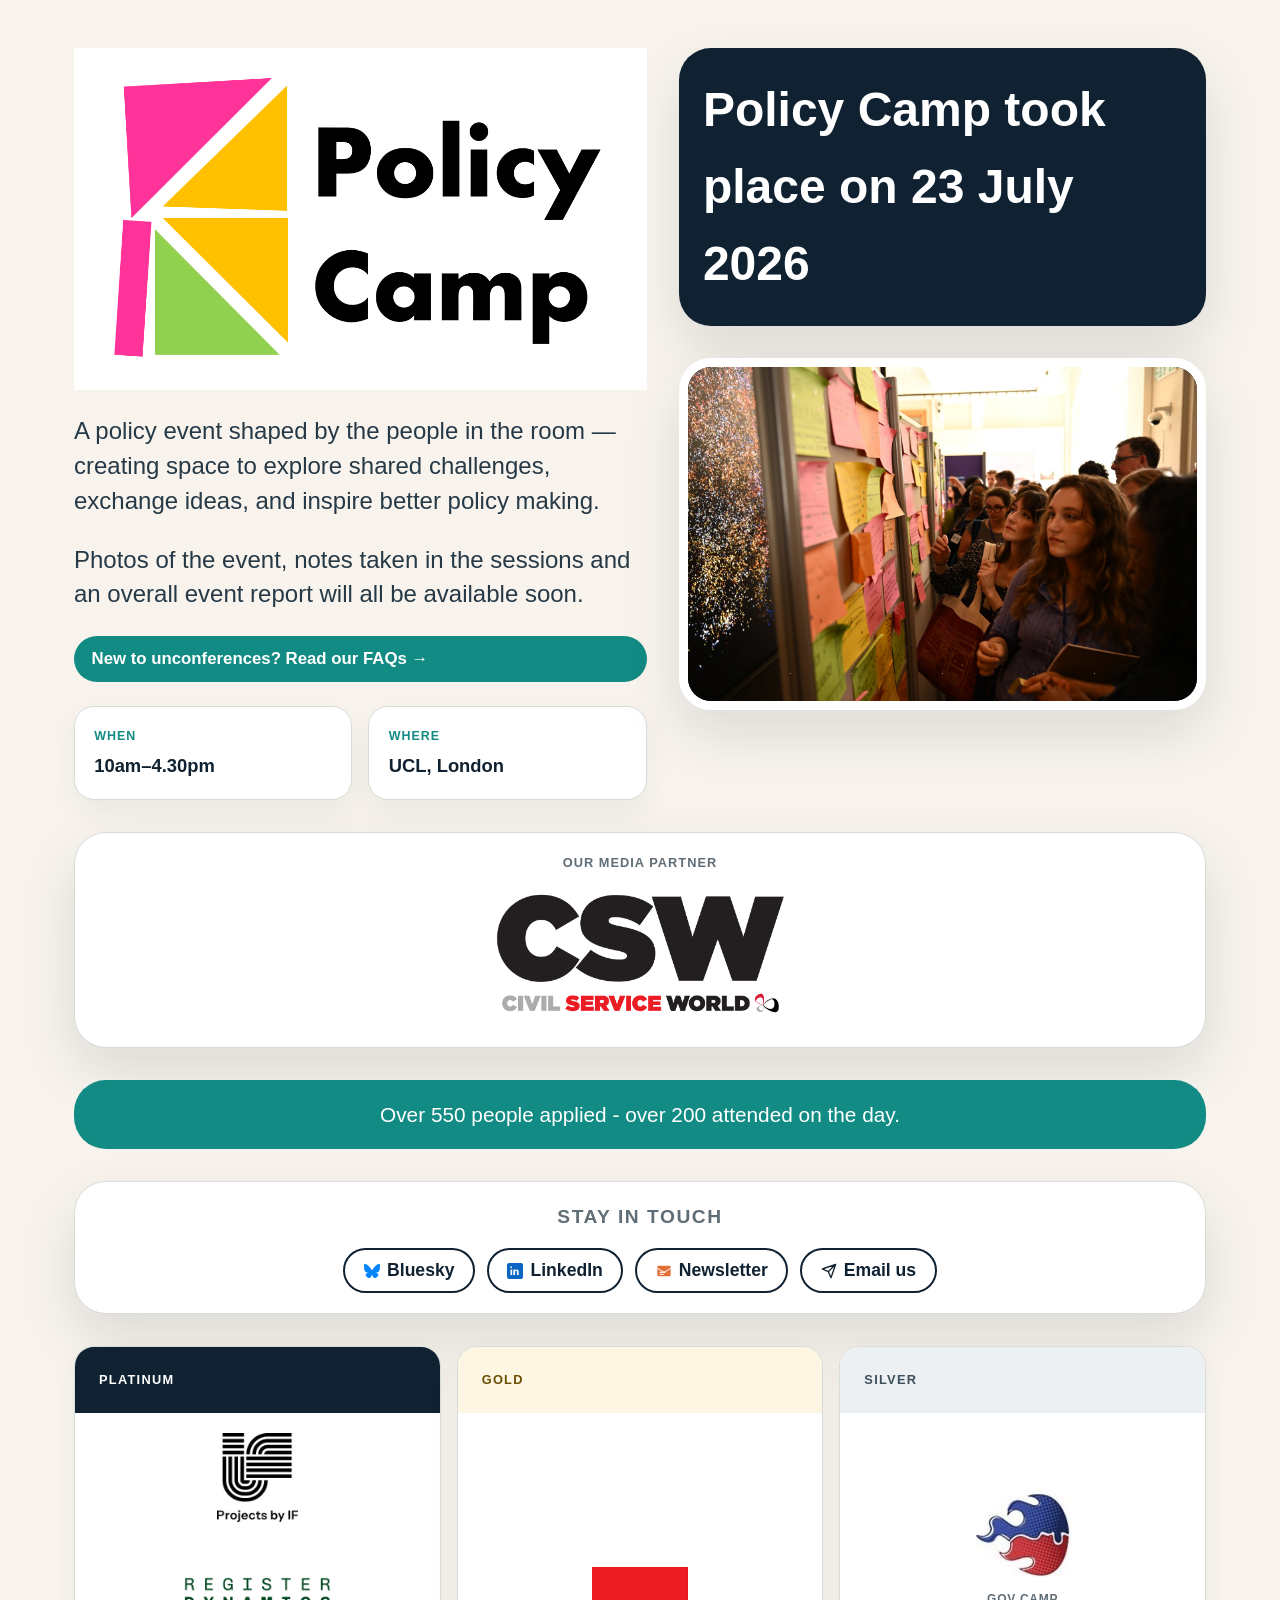
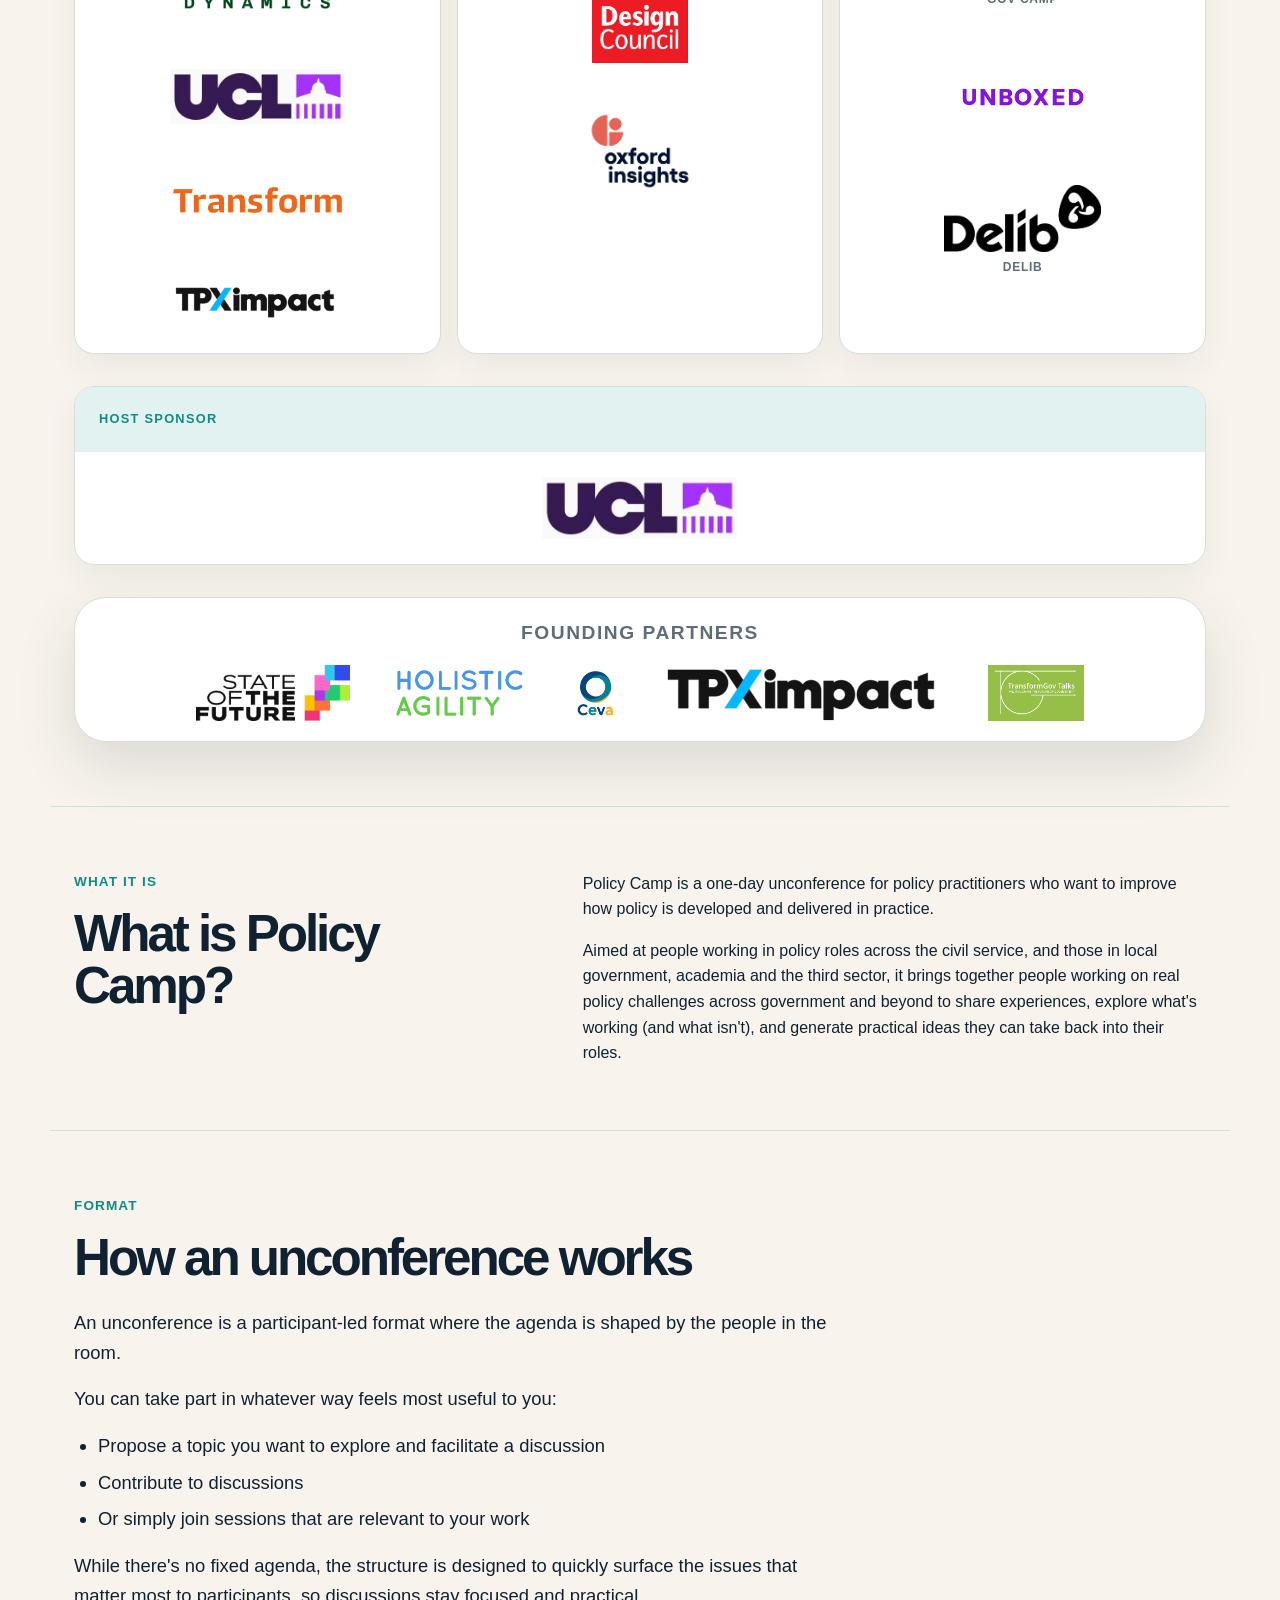
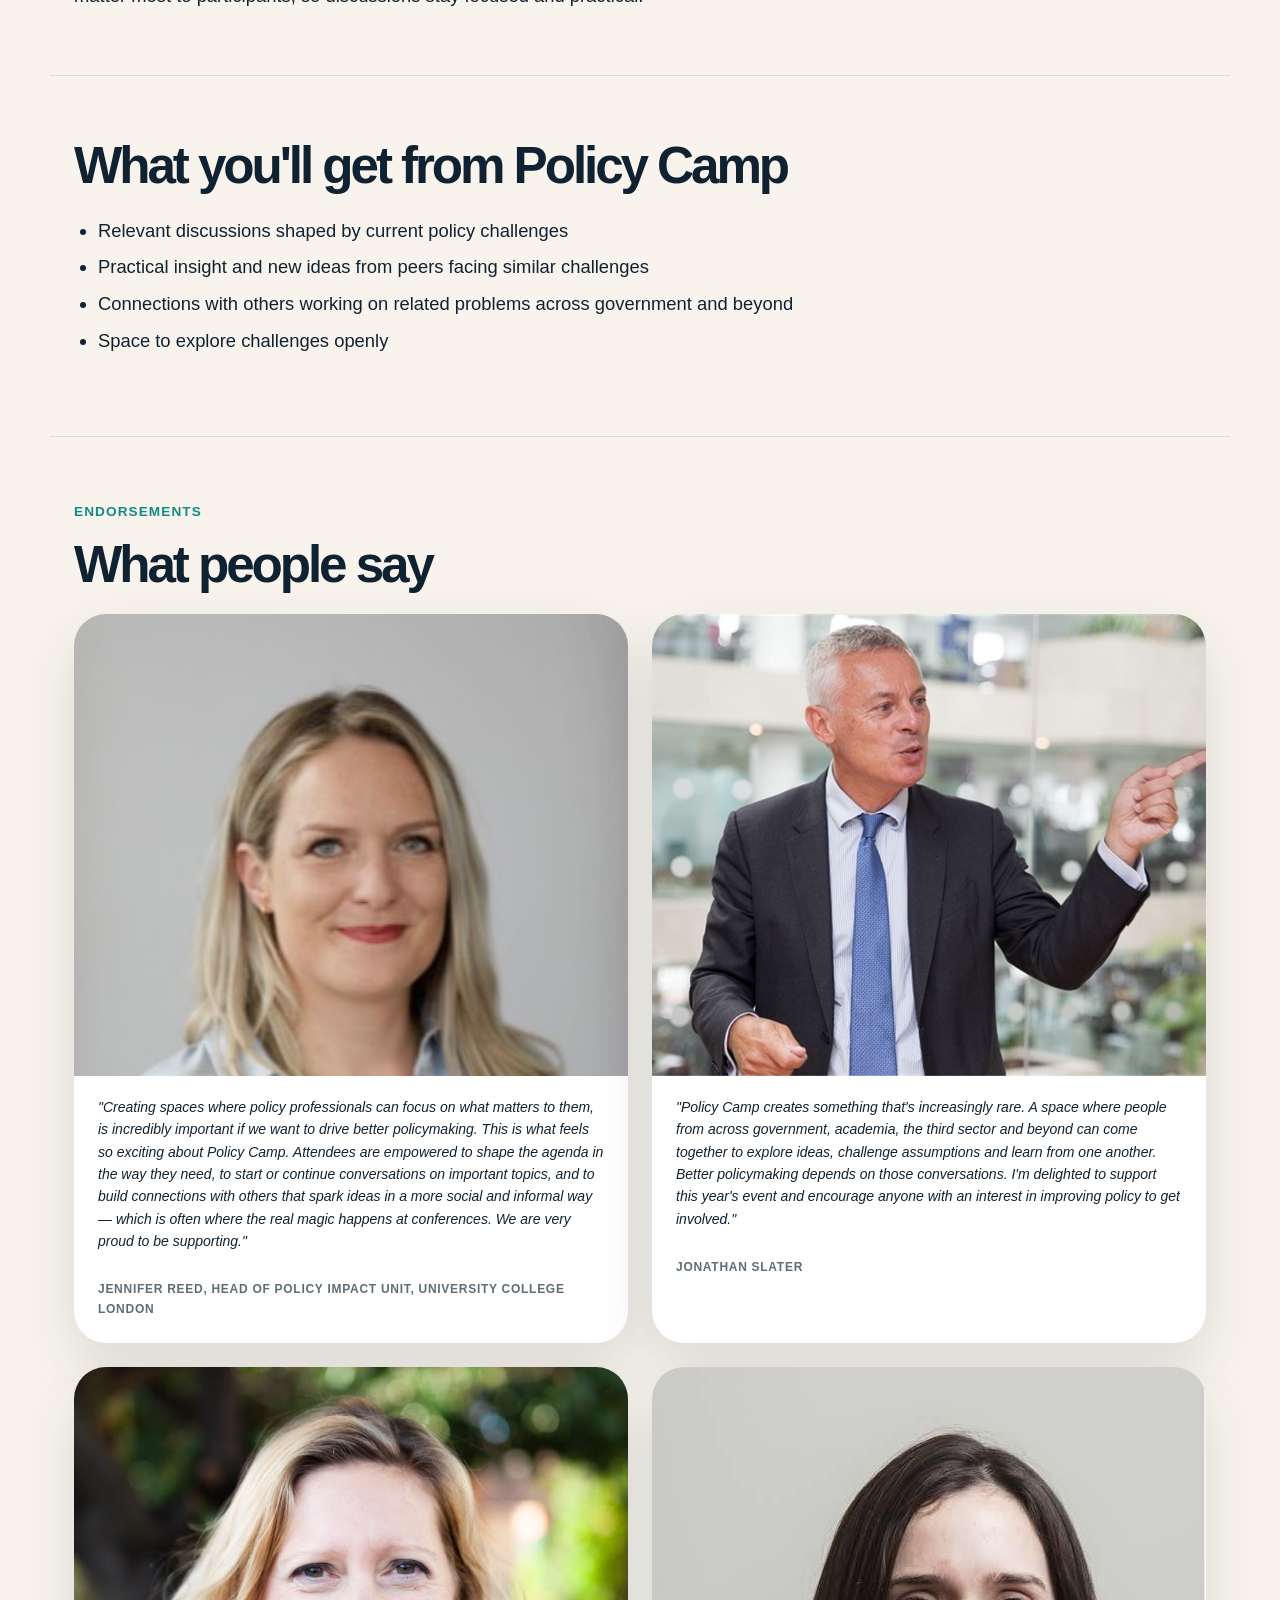
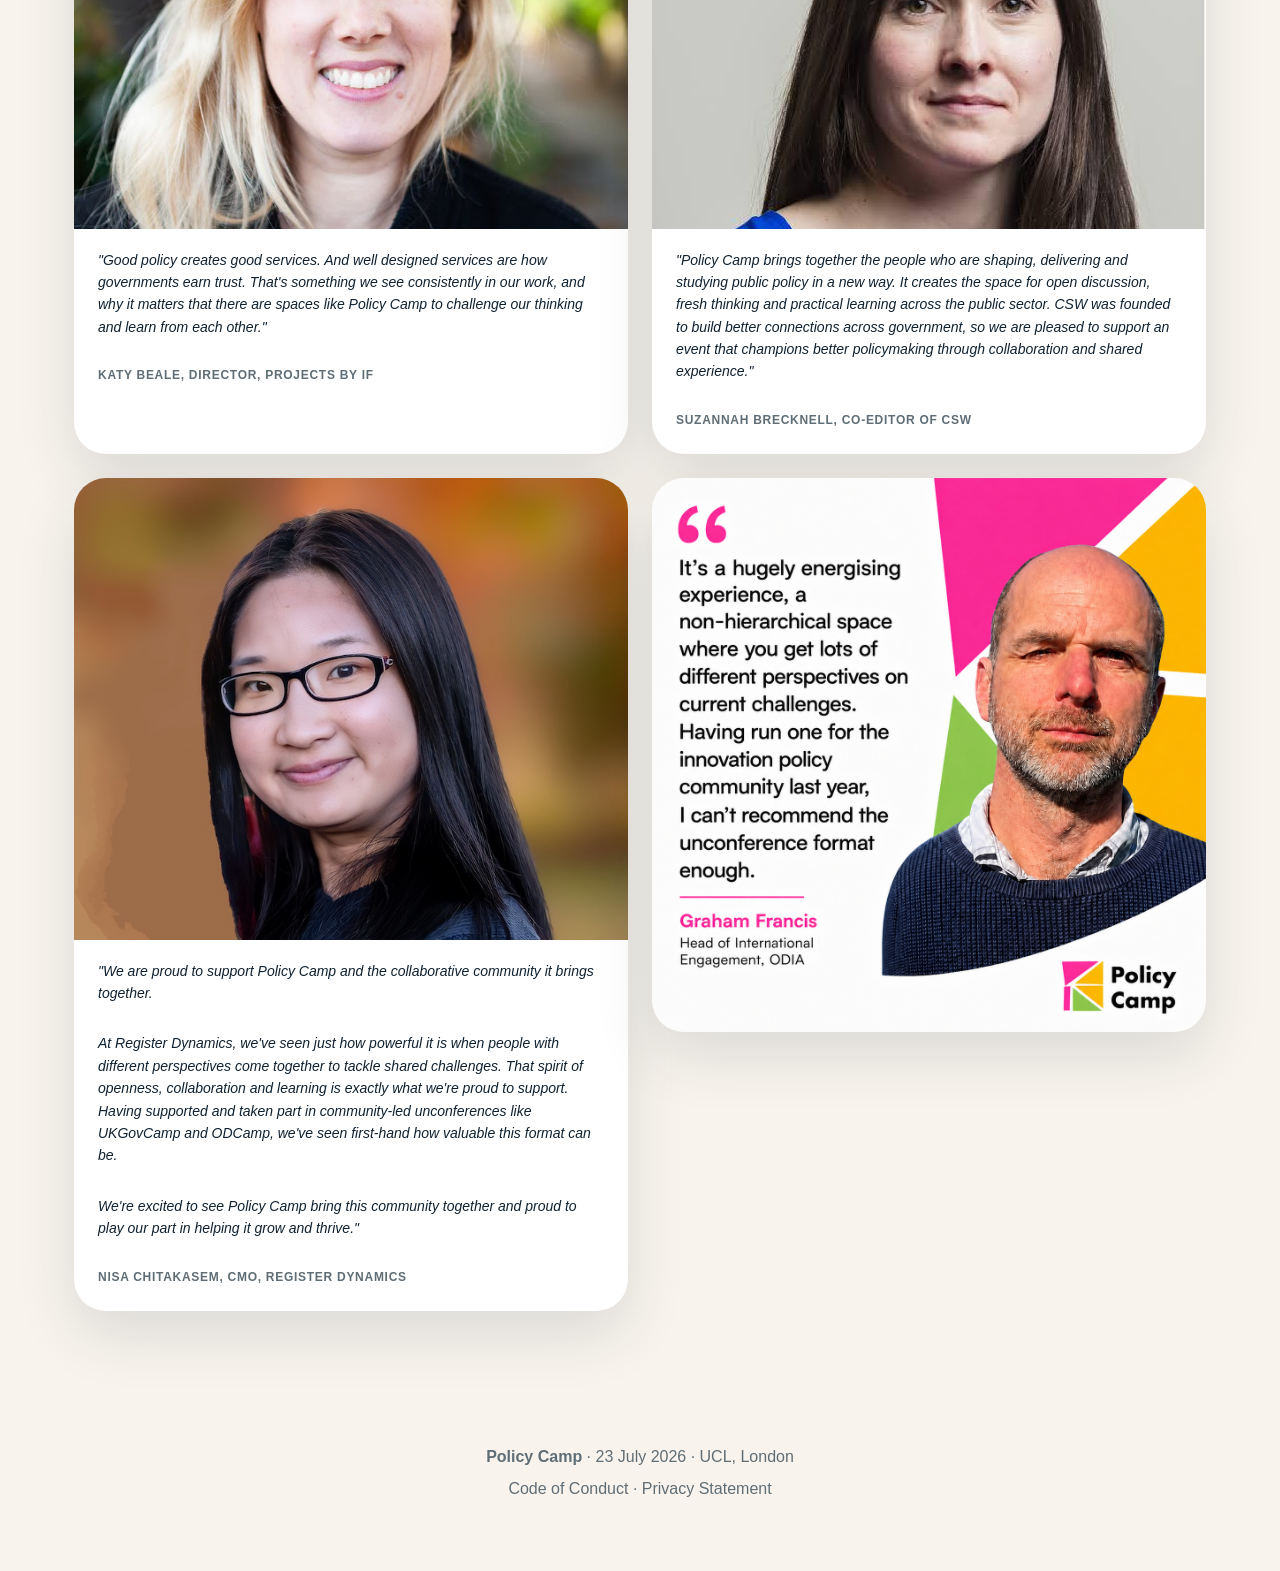
==== index.html @ 67832515 "Add hero image carousel and site favicon Commit the in-progress hero carousel (was live on server si" ====
<!DOCTYPE html>
<html lang="en">
<head>
    <meta charset="UTF-8">
    <meta name="viewport" content="width=device-width, initial-scale=1.0">
    <title>Policy Camp</title>
    <link rel="icon" type="image/x-icon" href="favicon.ico">
    <link rel="icon" type="image/png" sizes="32x32" href="favicon-32x32.png">
    <link rel="icon" type="image/png" sizes="16x16" href="favicon-16x16.png">
    <link rel="apple-touch-icon" href="apple-touch-icon.png">
    <meta name="description" content="Policy Camp is an unconference for policy practitioners, taking place at UCL on 23 July 2026.">

    <meta property="og:title" content="Policy Camp">
    <meta property="og:description" content="Policy Camp is an unconference for policy practitioners, taking place at UCL on 23 July 2026.">
    <meta property="og:image" content="https://policycamp.org.uk/assets/images/single-page-poster.png">
    <meta property="og:url" content="https://policycamp.org.uk/">
    <meta property="og:type" content="website">

    <link rel="stylesheet" href="assets/css/styles.css?v=74">

    <script defer src="assets/js/quotes.js?v=9"></script>
    <script defer src="assets/js/hero-carousel.js?v=1"></script>
</head>
<body>

<main>

    <section class="hero">

        <div class="hero-countdown">
            <h2>Policy Camp took place on 23 July 2026</h2>
        </div>

        <div class="hero-main">

            <div class="hero-title-lockup">
                <img src="assets/images/new_logo.png" alt="Policy Camp logo">
            </div>

            <p class="hero-intro">
                A policy event shaped by the people in the room — creating space to explore shared challenges, exchange ideas, and inspire better policy making.
            </p>

            <p class="hero-intro">
                Photos of the event, notes taken in the sessions and an overall event report will all be available soon.
            </p>

            <a href="faqs.html" class="hero-faq-prompt">New to unconferences? Read our FAQs →</a>

            <div class="event-meta">
                <div>
                    <strong>When</strong>
                    <span>10am–4.30pm</span>
                </div>

                <div>
                    <strong>Where</strong>
                    <span>UCL, London</span>
                </div>
            </div>

        </div>

        <div class="hero-visual">
            <div class="hero-carousel" id="heroCarousel" role="region" aria-label="Photos from Policy Camp">
                <img src="assets/images/carousel/hero2.jpg" alt="People taking part in a collaborative policy workshop" class="hero-carousel-slide is-active">
                <img data-src="assets/images/carousel/DSC_1163.jpg" alt="Two speakers presenting together at the Policy Camp podium" class="hero-carousel-slide">
                <img data-src="assets/images/carousel/DSC_0305.jpg" alt="An attendee adding a sticky note to a session board" class="hero-carousel-slide">
                <img data-src="assets/images/carousel/DSC_0956.jpg" alt="A facilitator leading a seated group discussion" class="hero-carousel-slide">
                <img data-src="assets/images/carousel/DSC_0517.jpg" alt="A speaker addressing the audience beside the Policy Camp screen" class="hero-carousel-slide">
                <img data-src="assets/images/carousel/DSC_0383.jpg" alt="An attendee reading sticky notes on a session board" class="hero-carousel-slide">
                <img data-src="assets/images/carousel/DSC_1072.jpg" alt="An attendee speaking during a small group discussion" class="hero-carousel-slide">
                <img data-src="assets/images/carousel/DSC_0199.jpg" alt="A speaker addressing the room from the podium" class="hero-carousel-slide">
                <img data-src="assets/images/carousel/DSC_0317-cropped.jpg" alt="An attendee adding a sticky note among colourful session ideas" class="hero-carousel-slide">
                <img data-src="assets/images/carousel/DSC_0771.jpg" alt="An attendee reviewing the full session schedule board" class="hero-carousel-slide">
                <img data-src="assets/images/carousel/DSC_0462.jpg" alt="A hand placing a sticky note reading &quot;Taking Politics out of policy?&quot; on a session board" class="hero-carousel-slide">
                <img data-src="assets/images/carousel/DSC_0412-cropped.jpg" alt="An attendee adding a sticky note to a crowded session board" class="hero-carousel-slide">
                <img data-src="assets/images/carousel/DSC_0926.jpg" alt="An attendee speaking during a breakout discussion" class="hero-carousel-slide">

                <div class="hero-carousel-dots" role="tablist" aria-label="Choose photo">
                    <button type="button" class="hero-carousel-dot is-active" data-index="0" aria-label="Photo 1 of 13" aria-selected="true"></button>
                    <button type="button" class="hero-carousel-dot" data-index="1" aria-label="Photo 2 of 13" aria-selected="false"></button>
                    <button type="button" class="hero-carousel-dot" data-index="2" aria-label="Photo 3 of 13" aria-selected="false"></button>
                    <button type="button" class="hero-carousel-dot" data-index="3" aria-label="Photo 4 of 13" aria-selected="false"></button>
                    <button type="button" class="hero-carousel-dot" data-index="4" aria-label="Photo 5 of 13" aria-selected="false"></button>
                    <button type="button" class="hero-carousel-dot" data-index="5" aria-label="Photo 6 of 13" aria-selected="false"></button>
                    <button type="button" class="hero-carousel-dot" data-index="6" aria-label="Photo 7 of 13" aria-selected="false"></button>
                    <button type="button" class="hero-carousel-dot" data-index="7" aria-label="Photo 8 of 13" aria-selected="false"></button>
                    <button type="button" class="hero-carousel-dot" data-index="8" aria-label="Photo 9 of 13" aria-selected="false"></button>
                    <button type="button" class="hero-carousel-dot" data-index="9" aria-label="Photo 10 of 13" aria-selected="false"></button>
                    <button type="button" class="hero-carousel-dot" data-index="10" aria-label="Photo 11 of 13" aria-selected="false"></button>
                    <button type="button" class="hero-carousel-dot" data-index="11" aria-label="Photo 12 of 13" aria-selected="false"></button>
                    <button type="button" class="hero-carousel-dot" data-index="12" aria-label="Photo 13 of 13" aria-selected="false"></button>
                </div>
            </div>
        </div>

        <div class="media-partner-bar">
            <p class="media-partner-label">Our media partner</p>
            <img src="assets/images/CSW.png" alt="Civil Service World" class="media-partner-logo">
        </div>

        <div class="signup-count-bar" id="signupCountBar">
            Over 550 people applied - over 200 attended on the day.
        </div>

        <div class="hero-apply-cta" hidden style="display: none;">
            <span class="hero-apply-main">Ticket applications are now closed.</span>
        </div>

        <section class="hero-cta">
            <h2>Stay in touch</h2>

            <div class="cta-row">
                <a class="button button-secondary" href="https://bsky.app/profile/policycamp.bsky.social" target="_blank" rel="noopener">
                    <svg aria-hidden="true" width="16" height="16" viewBox="0 0 568 501" fill="none"><path fill="#0085FF" d="M123.121 33.664C188.241 82.553 258.281 181.68 284 234.873c25.719-53.192 95.759-152.32 160.879-201.21C491.866-1.611 568-28.906 568 57.947c0 17.346-9.945 145.713-15.778 166.555-20.275 72.453-94.155 90.933-159.875 79.748C507.222 323.8 536.444 388.56 473.333 453.32c-119.86 122.992-172.272-30.859-185.702-70.281-2.462-7.227-3.614-10.608-3.631-7.733-.017-2.875-1.169.506-3.631 7.733-13.43 39.422-65.842 193.273-185.702 70.281-63.111-64.76-33.889-129.52 80.653-149.07-65.72 11.185-139.6-7.295-159.875-79.748C9.945 203.66 0 75.293 0 57.947 0-28.906 76.135-1.611 123.121 33.664z"/></svg>
                    Bluesky
                </a>
                <a class="button button-secondary" href="https://www.linkedin.com/company/111345070" target="_blank" rel="noopener">
                    <svg aria-hidden="true" width="16" height="16" viewBox="0 0 24 24" fill="none"><rect width="24" height="24" rx="3" fill="#0A66C2"/><path fill="white" d="M7.5 6.25a1.25 1.25 0 1 1-2.5 0 1.25 1.25 0 0 1 2.5 0zM5.25 9.75h2.5V18h-2.5zm4.25 0H12v1.13c.42-.71 1.27-1.25 2.5-1.25 2.45 0 3 1.62 3 3.73V18h-2.5v-4.25c0-.94-.02-2.15-1.31-2.15-1.32 0-1.52 1.03-1.52 2.09V18H9.5V9.75z"/></svg>
                    LinkedIn
                </a>
                <a class="button button-secondary" href="https://policy-camp.kit.com/a835e7d2de" target="_blank" rel="noopener">
                    <svg aria-hidden="true" width="16" height="16" viewBox="0 0 24 24" fill="none"><rect x="2" y="4" width="20" height="16" rx="2" fill="#E07035"/><path d="M2 8l10 6 10-6" stroke="white" stroke-width="1.5" stroke-linejoin="round"/><path d="M6 14h8M6 17h5" stroke="white" stroke-width="1.5" stroke-linecap="round"/></svg>
                    Newsletter
                </a>
                <a class="button button-secondary" href="mailto:policycamp1@gmail.com">
                    <svg aria-hidden="true" width="16" height="16" viewBox="0 0 24 24" fill="none"><path d="M22 2L11 13M22 2L15 22L11 13M22 2L2 9L11 13" stroke="#102231" stroke-width="2" stroke-linecap="round" stroke-linejoin="round"/></svg>
                    Email us
                </a>
            </div>
        </section>

        <div class="hero-sponsor-tier-grid">
            <div class="sponsor-tier-card">
                <div class="sponsor-tier-header sponsor-tier-platinum">
                    <span class="sponsor-tier-name">Platinum</span>
                </div>
                <div class="sponsors-bar-logos hero-sponsor-logos">
                    <div class="sponsors-bar-item">
                        <a href="https://www.projectsbyif.com/" target="_blank" rel="noopener">
                            <img src="assets/images/sponsors/Projects-By-IF.jpg?v=3" alt="Projects by IF" class="logo-1-3x" style="height: 89.28px; width: 243.36px;">
                        </a>
                    </div>
                    <div class="sponsors-bar-item">
                        <a href="https://www.register-dynamics.co.uk/" target="_blank" rel="noopener">
                            <img src="assets/images/sponsors/register-dynamics.png" alt="Register Dynamics" class="logo-1-3x">
                        </a>
                    </div>
                    <div class="sponsors-bar-item">
                        <a href="https://www.ucl.ac.uk/" target="_blank" rel="noopener">
                            <img src="assets/images/sponsors/University-College-London.jpg?v=2" alt="University College London" class="logo-1-5x" style="height: 64.8px; width: 175.5px;">
                        </a>
                    </div>
                    <div class="sponsors-bar-item">
                        <a href="https://www.transformuk.com/" target="_blank" rel="noopener">
                            <img src="assets/images/sponsors/Transform.png" alt="Transform" class="logo-1-3x">
                        </a>
                    </div>
                    <div class="sponsors-bar-item">
                        <a href="https://www.tpximpact.com/" target="_blank" rel="noopener">
                            <img src="assets/images/sponsors/TPX.png" alt="TPXimpact" class="logo-1-3x">
                        </a>
                    </div>
                </div>
            </div>

            <div class="sponsor-tier-card">
                <div class="sponsor-tier-header sponsor-tier-gold">
                    <span class="sponsor-tier-name">Gold</span>
                </div>
                <div class="sponsors-bar-logos hero-sponsor-logos">
                    <div class="sponsors-bar-item">
                        <a href="https://www.designcouncil.org.uk/" target="_blank" rel="noopener">
                            <img src="assets/images/sponsors/Design-Council.jpg" alt="Design Council" class="logo-2x">
                        </a>
                    </div>
                    <div class="sponsors-bar-item">
                        <a href="https://oxfordinsights.com/" target="_blank" rel="noopener">
                            <img src="assets/images/sponsors/Oxford-Insights.png" alt="Oxford Insights" class="logo-2x">
                        </a>
                    </div>
                </div>
            </div>

            <div class="sponsor-tier-card">
                <div class="sponsor-tier-header sponsor-tier-silver">
                    <span class="sponsor-tier-name">Silver</span>
                </div>
                <div class="sponsors-bar-logos hero-sponsor-logos">
                    <div class="sponsors-bar-item">
                        <a href="https://www.ukgovcamp.com/" target="_blank" rel="noopener">
                            <img src="assets/images/sponsors/Gov-Camp.jpg" alt="Gov Camp" class="logo-2x">
                        </a>
                        <span>Gov Camp</span>
                    </div>
                    <div class="sponsors-bar-item">
                        <a href="https://unboxed.co/" target="_blank" rel="noopener">
                            <img src="assets/images/sponsors/Unboxed.png" alt="Unboxed" class="logo-2x">
                        </a>
                    </div>
                    <div class="sponsors-bar-item">
                        <a href="https://www.delib.net/" target="_blank" rel="noopener">
                            <img src="assets/images/sponsors/Delib.png" alt="Delib" class="logo-1-4x">
                        </a>
                        <span>Delib</span>
                    </div>
                </div>
            </div>
        </div>

        <div class="hero-host-sponsor">
            <div class="sponsor-tier-card">
                <div class="sponsor-tier-header sponsor-tier-host">
                    <span class="sponsor-tier-name">Host sponsor</span>
                </div>
                <div class="sponsors-bar-logos hero-sponsor-logos">
                    <div class="sponsors-bar-item">
                        <a href="https://www.ucl.ac.uk/" target="_blank" rel="noopener">
                            <img src="assets/images/sponsors/University-College-London.jpg?v=2" alt="University College London" class="logo-1-5x">
                        </a>
                    </div>
                </div>
            </div>
        </div>

        <div class="hero-sponsor" hidden>
            <div class="sponsor-callout">
                <div>
                    <p class="eyebrow">Support us</p>
                    <h2>Become a sponsor</h2>
                    <p>Policy Camp is free to attend, which means it only happens with the support of sponsors. Packages start at £200.</p>
                </div>
                <a href="sponsorship.html" class="button button-primary sponsor-callout-cta">View sponsorship packages →</a>
            </div>
        </div>

        <section class="hero-cta hero-sponsors-bar">
            <h2>Founding Partners</h2>
            <div class="sponsors-bar-logos">
                <div class="sponsors-bar-item">
                    <a href="https://sotf.org.uk/" target="_blank" rel="noopener">
                        <img src="assets/images/founding-partners/SotF.png" alt="State of the Future">
                    </a>
                </div>
                <div class="sponsors-bar-item">
                    <a href="https://holisticagility.com/" target="_blank" rel="noopener">
                        <img src="assets/images/founding-partners/HA.png" alt="Holistic Agility">
                    </a>
                </div>
                <div class="sponsors-bar-item">
                    <a href="https://www.cevaglobal.co/" target="_blank" rel="noopener">
                        <img src="assets/images/founding-partners/Ceva.png" alt="Ceva">
                    </a>
                </div>
                <div class="sponsors-bar-item">
                    <a href="https://www.tpximpact.com/" target="_blank" rel="noopener">
                        <img src="assets/images/founding-partners/TPX.png" alt="TPX Impact">
                    </a>
                </div>
                <div class="sponsors-bar-item">
                    <a href="https://www.transformgov.org.uk/" target="_blank" rel="noopener">
                        <img src="assets/images/founding-partners/TGT.png" alt="TransformGov Talks">
                    </a>
                </div>
            </div>
        </section>

    </section>

    <section id="about" class="content-section split-section">
        <div>
            <p class="eyebrow">What it is</p>
            <h2>What is Policy Camp?</h2>
        </div>

        <div>
            <p>
                Policy Camp is a one-day unconference for policy practitioners who want to improve how policy is developed and delivered in practice.
            </p>

            <p>
                Aimed at people working in policy roles across the civil service, and those in local government, academia and the third sector, it brings together people working on real policy challenges across government and beyond to share experiences, explore what's working (and what isn't), and generate practical ideas they can take back into their roles.
            </p>
        </div>
    </section>

    <section id="format" class="content-section">
        <p class="eyebrow">Format</p>

        <h2>How an unconference works</h2>

        <div class="format-body">
            <p>An unconference is a participant-led format where the agenda is shaped by the people in the room.</p>

            <p>You can take part in whatever way feels most useful to you:</p>

            <ul>
                <li>Propose a topic you want to explore and facilitate a discussion</li>
                <li>Contribute to discussions</li>
                <li>Or simply join sessions that are relevant to your work</li>
            </ul>

            <p>While there's no fixed agenda, the structure is designed to quickly surface the issues that matter most to participants, so discussions stay focused and practical.</p>
        </div>
    </section>

    <section class="content-section">
        <h2>What you'll get from Policy Camp</h2>

        <div class="format-body">
            <ul>
                <li>Relevant discussions shaped by current policy challenges</li>
                <li>Practical insight and new ideas from peers facing similar challenges</li>
                <li>Connections with others working on related problems across government and beyond</li>
                <li>Space to explore challenges openly</li>
            </ul>
        </div>
    </section>

    <section id="endorsements" class="content-section">
        <p class="eyebrow">Endorsements</p>
        <h2>What people say</h2>

        <div class="endorsement-grid">
            <div class="endorsement-card">
                <img src="assets/images/endorsements/jennifer-reed.jpg" alt="Jennifer Reed" class="endorsement-card-photo">
                <div class="endorsement-card-body">
                    <p class="endorsement-card-quote">&quot;Creating spaces where policy professionals can focus on what matters to them, is incredibly important if we want to drive better policymaking. This is what feels so exciting about Policy Camp. Attendees are empowered to shape the agenda in the way they need, to start or continue conversations on important topics, and to build connections with others that spark ideas in a more social and informal way &mdash; which is often where the real magic happens at conferences. We are very proud to be supporting.&quot;</p>
                    <p class="endorsement-card-attribution">Jennifer Reed, Head of Policy Impact Unit, University College London</p>
                </div>
            </div>

            <div class="endorsement-card">
                <img src="assets/images/endorsements/jonathan-slater.jpg" alt="Jonathan Slater" class="endorsement-card-photo">
                <div class="endorsement-card-body">
                    <p class="endorsement-card-quote">&quot;Policy Camp creates something that's increasingly rare. A space where people from across government, academia, the third sector and beyond can come together to explore ideas, challenge assumptions and learn from one another. Better policymaking depends on those conversations. I'm delighted to support this year's event and encourage anyone with an interest in improving policy to get involved.&quot;</p>
                    <p class="endorsement-card-attribution">Jonathan Slater</p>
                </div>
            </div>

            <div class="endorsement-card">
                <img src="assets/images/endorsements/katy-beale.jpg" alt="Katy Beale" class="endorsement-card-photo endorsement-card-photo--center">
                <div class="endorsement-card-body">
                    <p class="endorsement-card-quote">&quot;Good policy creates good services. And well designed services are how governments earn trust. That's something we see consistently in our work, and why it matters that there are spaces like Policy Camp to challenge our thinking and learn from each other.&quot;</p>
                    <p class="endorsement-card-attribution">Katy Beale, Director, Projects by IF</p>
                </div>
            </div>

            <div class="endorsement-card">
                <img src="assets/images/endorsements/suzannah-brecknell.jpg" alt="Suzannah Brecknell" class="endorsement-card-photo">
                <div class="endorsement-card-body">
                    <p class="endorsement-card-quote">&quot;Policy Camp brings together the people who are shaping, delivering and studying public policy in a new way. It creates the space for open discussion, fresh thinking and practical learning across the public sector. CSW was founded to build better connections across government, so we are pleased to support an event that champions better policymaking through collaboration and shared experience.&quot;</p>
                    <p class="endorsement-card-attribution">Suzannah Brecknell, Co-Editor of CSW</p>
                </div>
            </div>

            <div class="endorsement-card">
                <img src="assets/images/endorsements/nisa-chitakasem.jpg" alt="Nisa Chitakasem" class="endorsement-card-photo">
                <div class="endorsement-card-body">
                    <p class="endorsement-card-quote">&quot;We are proud to support Policy Camp and the collaborative community it brings together.</p>
                    <p class="endorsement-card-quote">At Register Dynamics, we've seen just how powerful it is when people with different perspectives come together to tackle shared challenges. That spirit of openness, collaboration and learning is exactly what we're proud to support. Having supported and taken part in community-led unconferences like UKGovCamp and ODCamp, we've seen first-hand how valuable this format can be.</p>
                    <p class="endorsement-card-quote">We're excited to see Policy Camp bring this community together and proud to play our part in helping it grow and thrive.&quot;</p>
                    <p class="endorsement-card-attribution">Nisa Chitakasem, CMO, Register Dynamics</p>
                </div>
            </div>

            <img src="assets/images/endorsements/Graham_Francis.png?v=2" alt="Graham Francis, Head of International Office for Digital Identities and Attributes (OfDIA), UK Department for Science, Innovation and Tech: &quot;It's a hugely energising experience, a non-hierarchical space where you get lots of different perspectives on current challenges. Having run one for the innovation policy community last year, I can't recommend the unconference format enough.&quot;" class="endorsement-image">

        </div>
    </section>


</main>

<footer class="site-footer">
    <p>
        <strong>Policy Camp</strong> · 23 July 2026 · UCL, London
    </p>

    <p class="footer-links">
        <a href="https://docs.google.com/document/d/1jeeBf7WfUBtlEaBHmOMwDlNuF64bpwyA/edit" target="_blank" rel="noopener">Code of Conduct</a>
        <span aria-hidden="true"> · </span>
        <a href="https://docs.google.com/document/d/15QjY1yg1Fi6miLH6lhR8HLeekEWgojzf/edit" target="_blank" rel="noopener">Privacy Statement</a>
    </p>
</footer>



</body>
</html>
---- assets/css/styles.css ----
:root {
    --colour-navy: #102231;
    --colour-teal-dark: #128b84;
    --colour-cream: #f8f4ed;
    --colour-white: #ffffff;
    --colour-muted: #5f6d76;
    --colour-border: #d8ddd9;
    --shadow-soft: 0 24px 60px rgba(16, 34, 49, 0.12);
    --radius-large: 2rem;
    --radius-medium: 1.25rem;
    --max-width: 1180px;
    --section-gap: 4rem;
    --component-gap: 1.5rem;
}

* {
    box-sizing: border-box;
}

html {
    scroll-behavior: smooth;
}

body {
    margin: 0;
    font-family: Inter, Arial, Helvetica, sans-serif;
    background: var(--colour-cream);
    color: var(--colour-navy);
    line-height: 1.6;
}

img {
    display: block;
    max-width: 100%;
}

a {
    color: inherit;
    text-decoration: none;
}

/* Hero */

.hero {
    max-width: var(--max-width);
    margin: 0 auto;
    padding: 3rem 1.5rem var(--section-gap);
    display: grid;
    grid-template-columns: minmax(0, 1fr) minmax(320px, 0.92fr);
    grid-template-rows: auto 1fr;
    gap: 2rem;
    align-items: stretch;
}

.hero-countdown {
    grid-column: 2;
    grid-row: 1;
}

.hero-main {
    grid-column: 1;
    grid-row: 1 / 3;
}

.hero-visual {
    grid-column: 2;
    grid-row: 2;
}

.hero-main,
.hero-visual {
    display: flex;
    flex-direction: column;
    gap: var(--component-gap);
}

.hero-title-lockup {
    display: flex;
    align-items: center;
    gap: 1.5rem;
}

.hero-title-lockup img {
    width: 100%;
    max-width: 100%;
    height: auto;
}

.hero-title-lockup h1 {
    margin: 0;
    font-size: clamp(4rem, 9vw, 7rem);
    line-height: 0.9;
    letter-spacing: -0.08em;
    font-weight: 950;
}

.hero-intro {
    margin: 0;
    max-width: 42rem;
    font-size: clamp(1.2rem, 2vw, 1.5rem);
    line-height: 1.45;
    color: #263947;
}

.hero-faq-prompt {
    display: inline-block;
    background: var(--colour-teal-dark);
    color: var(--colour-white);
    font-weight: 900;
    font-size: 1.05rem;
    padding: 0.6rem 1.1rem;
    border-radius: 999px;
    transition: transform 0.15s ease;
}

.hero-faq-prompt:hover {
    transform: translateY(-2px);
}

.event-meta {
    display: grid;
    grid-template-columns: repeat(2, minmax(0, 1fr));
    gap: 1rem;
}

.event-meta div {
    background: var(--colour-white);
    border: 1px solid var(--colour-border);
    padding: 1.2rem;
    border-radius: var(--radius-medium);
    box-shadow: 0 12px 30px rgba(16, 34, 49, 0.06);
}

.event-meta strong,
.event-meta span,
.event-meta small {
    display: block;
}

.event-meta strong {
    color: var(--colour-teal-dark);
    text-transform: uppercase;
    letter-spacing: 0.08em;
    font-size: 0.78rem;
}

.event-meta span {
    margin-top: 0.25rem;
    font-weight: 900;
    font-size: 1.15rem;
}

.event-meta small {
    color: var(--colour-muted);
    margin-top: 0.2rem;
}

.signup-count-bar {
    grid-column: 1 / -1;
    background: var(--colour-teal-dark);
    color: var(--colour-white);
    border-radius: var(--radius-large);
    padding: 1.1rem 2rem;
    text-align: center;
    font-size: clamp(1.05rem, 1.8vw, 1.3rem);
}

.media-partner-bar {
    grid-column: 1 / -1;
    background: var(--colour-white);
    border: 1px solid var(--colour-border);
    border-radius: var(--radius-large);
    box-shadow: var(--shadow-soft);
    padding: 1.25rem 1.75rem;
    display: flex;
    flex-direction: column;
    align-items: center;
    gap: 0.6rem;
    text-align: center;
}

.media-partner-label {
    font-size: 0.8rem;
    font-weight: 900;
    text-transform: uppercase;
    letter-spacing: 0.08em;
    color: var(--colour-muted);
    margin: 0;
}

.media-partner-logo {
    width: 33%;
    height: auto;
    display: block;
}

.hero-apply-cta {
    grid-column: 1 / -1;
    display: flex;
    flex-direction: column;
    align-items: center;
    justify-content: center;
    background: var(--colour-navy);
    color: var(--colour-white);
    border-radius: var(--radius-large);
    padding: 1.75rem 2rem;
    text-align: center;
    transition: transform 0.15s ease;
}

.hero-apply-main {
    font-size: clamp(1.75rem, 3.5vw, 2.75rem);
    font-weight: 900;
    letter-spacing: -0.04em;
}

.hero-apply-deadline {
    font-size: clamp(0.9rem, 1.8vw, 1.4rem);
    font-weight: 600;
    letter-spacing: 0;
    opacity: 0.8;
    margin-top: 0.5rem;
}

.hero-apply-cta:hover {
    transform: translateY(-2px);
}

.hero-cta {
    grid-column: 1 / -1;
    margin-top: 0;
    background: var(--colour-white);
    border: 1px solid var(--colour-border);
    border-radius: var(--radius-large);
    box-shadow: var(--shadow-soft);
    padding: 1.25rem 1.75rem;
    text-align: center;
}

.hero-cta h2 {
    margin: 0 0 1rem;
    font-size: 1.2rem;
    font-weight: 900;
    text-transform: uppercase;
    letter-spacing: 0.08em;
    color: var(--colour-muted);
}

.hero-sponsor-tier-grid {
    grid-column: 1 / -1;
    display: grid;
    grid-template-columns: repeat(3, minmax(0, 1fr));
    gap: 1rem;
}

.hero-host-sponsor {
    grid-column: 1 / -1;
}

.hero-sponsor-logos .sponsors-bar-item img {
    height: 48px;
    width: 130px;
    object-fit: contain;
}

.hero-sponsor-logos .sponsors-bar-item img.logo-2x {
    height: 96px;
    width: 260px;
}

.hero-sponsor-logos .sponsors-bar-item img.logo-1-3x {
    height: 62px;
    width: 169px;
}

.hero-sponsor-logos .sponsors-bar-item img.logo-1-4x {
    height: 67px;
    width: 182px;
}

.hero-sponsor-logos .sponsors-bar-item img.logo-1-5x {
    height: 72px;
    width: 195px;
}

.hero-sponsor-logos .sponsors-bar-logos {
    gap: 1.5rem;
}

.hero-sponsor-logos {
    padding: 1.25rem;
    flex: 1;
    align-content: center;
}

.sponsors-bar-logos {
    display: flex;
    justify-content: center;
    align-items: center;
    gap: 2.5rem;
    flex-wrap: wrap;
}

.sponsors-bar-item {
    display: flex;
    flex-direction: column;
    align-items: center;
    gap: 0.4rem;
}

.sponsors-bar-item img {
    height: 56px;
    width: auto;
    object-fit: contain;
}

.sponsors-bar-item span {
    font-size: 0.75rem;
    font-weight: 700;
    text-transform: uppercase;
    letter-spacing: 0.06em;
    color: var(--colour-muted);
}

.hero-countdown {
    background: var(--colour-navy);
    color: var(--colour-white);
    border-radius: var(--radius-large);
    padding: 1.5rem;
    box-shadow: var(--shadow-soft);
}

.hero-countdown h2 {
    margin: 0;
    font-size: clamp(2rem, 4vw, 3rem);
}

.hero-countdown p {
    margin: 0.4rem 0 1.2rem;
    color: rgba(255, 255, 255, 0.75);
}

.countdown {
    display: grid;
    grid-template-columns: repeat(3, minmax(0, 1fr));
    gap: 0.8rem;
}

.countdown-item {
    background: rgba(255, 255, 255, 0.1);
    border: 1px solid rgba(255, 255, 255, 0.15);
    border-radius: 1rem;
    padding: 0.85rem;
    text-align: center;
}

.countdown-item span {
    display: block;
    font-size: 2rem;
    font-weight: 950;
    line-height: 1;
}

.countdown-item small {
    display: block;
    margin-top: 0.25rem;
    text-transform: uppercase;
    letter-spacing: 0.08em;
    color: rgba(255, 255, 255, 0.7);
}

.hero-carousel {
    position: relative;
    width: 100%;
    aspect-ratio: 3 / 2;
    overflow: hidden;
    border-radius: var(--radius-large);
    border: 0.6rem solid var(--colour-white);
    box-shadow: var(--shadow-soft);
    background: var(--colour-navy);
}

.hero-carousel-slide {
    position: absolute;
    inset: 0;
    width: 100%;
    height: 100%;
    object-fit: cover;
    opacity: 0;
    transition: opacity 1.2s ease;
}

.hero-carousel-slide.is-active {
    opacity: 1;
    z-index: 1;
}

.hero-carousel-dots {
    position: absolute;
    left: 0;
    right: 0;
    bottom: 1rem;
    z-index: 2;
    display: flex;
    justify-content: center;
    gap: 0.5rem;
}

.hero-carousel-dot {
    /* visible dot is small; padding makes the tappable area >=44px for touch */
    width: 0.6rem;
    height: 0.6rem;
    padding: 0.7rem;
    background-clip: content-box;
    border-radius: 50%;
    border: none;
    background-color: rgba(255, 255, 255, 0.5);
    cursor: pointer;
    transition: background-color 0.2s ease, transform 0.2s ease;
}

.hero-carousel-dot:hover {
    background-color: rgba(255, 255, 255, 0.8);
}

.hero-carousel-dot.is-active {
    background-color: var(--colour-white);
    transform: scale(1.15);
}

@media (prefers-reduced-motion: reduce) {
    .hero-carousel-slide {
        transition: none;
    }
}

/* Buttons */

.cta-row {
    display: flex;
    flex-wrap: nowrap;
    justify-content: center;
    align-items: center;
    gap: 0.75rem;
}

.button {
    display: inline-flex;
    align-items: center;
    justify-content: center;
    gap: 0.45rem;
    min-height: 2.8rem;
    padding: 0.7rem 1.15rem;
    border-radius: 999px;
    font-weight: 900;
    font-size: 1.1rem;
    line-height: 1;
    white-space: nowrap;
    transition: transform 0.15s ease;
}

.button:hover {
    transform: translateY(-2px);
}

.button-primary {
    background: var(--colour-navy);
    color: var(--colour-white);
}

.button-secondary {
    background: var(--colour-white);
    border: 2px solid var(--colour-navy);
}

/* General content */

.eyebrow {
    margin: 0 0 0.75rem;
    color: var(--colour-teal-dark);
    font-weight: 900;
    text-transform: uppercase;
    letter-spacing: 0.08em;
    font-size: 0.85rem;
}

.content-section,
.quote-section {
    max-width: var(--max-width);
    margin: 0 auto;
    padding: var(--section-gap) 1.5rem;
    border-top: 1px solid var(--colour-border);
}

.content-section p,
.split-section p {
    margin-top: 0;
    margin-bottom: 1rem;
}

.content-section p:last-child,
.split-section p:last-child {
    margin-bottom: 0;
}

.split-section {
    display: grid;
    grid-template-columns: minmax(0, 0.85fr) minmax(0, 1.15fr);
    gap: 3rem;
}

.content-section h2,
.quote-section h2 {
    margin: 0 0 1rem;
    font-size: clamp(2rem, 4vw, 3.5rem);
    line-height: 1;
    letter-spacing: -0.06em;
}

.card-grid {
    display: grid;
    grid-template-columns: repeat(3, minmax(0, 1fr));
    gap: 1rem;
    margin-top: var(--component-gap);
}

.card,
.quote-card,
.logo-placeholder {
    background: var(--colour-white);
    border: 1px solid var(--colour-border);
    box-shadow: 0 12px 30px rgba(16, 34, 49, 0.06);
}

.card {
    padding: 1.6rem;
    border-radius: var(--radius-medium);
}

.quote-section {
    display: grid;
    grid-template-columns: minmax(0, 0.9fr) minmax(0, 1.1fr);
    gap: 2rem;
    align-items: center;
}

.quote-card {
    border-radius: var(--radius-large);
    padding: 2rem;
    min-height: 12rem;
    display: flex;
    align-items: center;
}

#rotating-quote {
    margin: 0;
    font-size: clamp(1.35rem, 2.5vw, 2rem);
    line-height: 1.25;
    font-weight: 800;
}

/* Supporters */

#partners {
    padding-top: var(--section-gap);
    padding-bottom: var(--section-gap);
}

.logo-grid {
    display: grid;
    gap: 1rem;
    margin-top: var(--component-gap);
}

.partners-grid {
    grid-template-columns: repeat(4, minmax(0, 1fr));
    margin-bottom: var(--section-gap);
}

.sponsors-grid {
    grid-template-columns: repeat(6, minmax(0, 1fr));
}

.logo-placeholder {
    min-height: 7rem;
    border-radius: 1rem;
    display: flex;
    align-items: center;
    justify-content: center;
    padding: 1rem;
    text-align: center;
    font-weight: 900;
    color: var(--colour-muted);
}

.sponsor-heading {
    margin-top: 0;
}

/* Apply page */

.apply-page {
    max-width: var(--max-width);
    margin: 0 auto;
    padding: 2rem 1.5rem 4rem;
}

.apply-header {
    display: flex;
    align-items: center;
    justify-content: space-between;
    gap: 1rem;
    margin-bottom: 3rem;
}

.apply-brand {
    display: inline-flex;
    align-items: center;
    gap: 1rem;
    text-decoration: none;
    font-weight: 950;
    font-size: 2rem;
    line-height: 1;
}

.apply-brand img {
    width: 22rem;
    max-width: 22rem;
    height: auto;
    flex: 0 0 auto;
}

.apply-intro {
    padding: 0 0 2rem;
}

.apply-intro h1 {
    font-size: clamp(3.5rem, 9vw, 7rem);
    margin: 0 0 1.5rem;
    line-height: 0.95;
    letter-spacing: -0.06em;
}

.apply-intro p {
    font-size: 1.18rem;
}

.apply-intro a,
.hero-intro a {
    color: var(--colour-teal-dark);
    text-decoration: underline;
}

.form-section {
    padding: 0;
}

.form-embed {
    background: var(--colour-white);
    border: 1px solid var(--colour-border);
    border-radius: var(--radius-large);
    box-shadow: var(--shadow-soft);
    overflow: hidden;
}

.form-embed iframe {
    display: block;
    width: 100%;
    height: 3213px;
    border: 0;
}

.form-fallback {
    text-align: center;
    font-weight: 900;
    margin-top: 1.5rem;
}

/* Format section */

.format-body {
    margin-top: var(--component-gap);
    max-width: 48rem;
    font-size: clamp(1rem, 1.6vw, 1.15rem);
    line-height: 1.65;
}

.format-body p {
    margin: 0 0 1rem;
}

.format-body ul {
    margin: 0 0 1rem;
    padding-left: 1.5rem;
}

.format-body li {
    margin-bottom: 0.4rem;
}

/* Endorsements */

.endorsement-grid {
    display: grid;
    grid-template-columns: repeat(2, minmax(0, 1fr));
    gap: 1.5rem;
    margin-top: var(--component-gap);
}

.endorsement-image {
    align-self: flex-start;
    width: 100%;
    max-width: 100%;
    border-radius: var(--radius-large);
    box-shadow: var(--shadow-soft);
}

.endorsement-card {
    width: 100%;
    max-width: 100%;
    border-radius: var(--radius-large);
    box-shadow: var(--shadow-soft);
    overflow: hidden;
    background: var(--colour-white);
    display: flex;
    flex-direction: column;
}

.endorsement-card-photo {
    width: 100%;
    aspect-ratio: 6 / 5;
    height: auto;
    object-fit: cover;
    object-position: top;
}

.endorsement-card-photo--center {
    object-position: center;
}

.endorsement-card-body {
    padding: 1.25rem 1.5rem 1.5rem;
    display: flex;
    flex-direction: column;
    gap: 0.75rem;
}

.endorsement-card-quote {
    font-size: 0.875rem;
    line-height: 1.6;
    margin: 0;
    font-style: italic;
    color: var(--colour-navy);
}

.endorsement-card-attribution {
    font-size: 0.75rem;
    font-weight: 700;
    text-transform: uppercase;
    letter-spacing: 0.06em;
    color: var(--colour-muted);
    margin: 0;
}

/* FAQs */

.applicant-data-sections {
    max-width: 720px;
}

.applicant-data-section {
    margin-bottom: 3rem;
}

.applicant-data-section h2 {
    font-size: 1.1rem;
    margin: 0 0 0.75rem;
    color: var(--colour-navy);
}

.data-table {
    border-collapse: collapse;
    width: 100%;
}

.data-table td {
    border: 1px solid var(--colour-border);
    padding: 6px 12px;
    font-size: 0.9rem;
}

.data-table td:last-child {
    text-align: right;
    width: 60px;
    color: var(--colour-muted);
}

.scrollable-widget {
    max-height: 320px;
    overflow-y: auto;
    border: 1px solid var(--colour-border);
    border-radius: var(--radius-small);
}

.free-list {
    list-style: none;
    padding: 0;
    margin: 0;
    font-size: 0.9rem;
}

.free-list li {
    padding: 6px 12px;
    border-bottom: 1px solid var(--colour-border);
}

.free-list li:last-child {
    border-bottom: none;
}

.wordcloud-img {
    width: 100%;
    max-width: 900px;
    border-radius: var(--radius-small);
}

.faq-page-title {
    font-size: clamp(2rem, 4vw, 3rem);
    margin: 0 0 1.5rem;
    line-height: 1;
    letter-spacing: -0.04em;
}

.faq-section {
    margin-bottom: 3rem;
}

.faq-section .eyebrow {
    margin-bottom: 1rem;
}

.faq-item {
    background: var(--colour-white);
    border: 1px solid var(--colour-border);
    border-radius: var(--radius-medium);
    box-shadow: 0 4px 16px rgba(16, 34, 49, 0.05);
    margin-bottom: 0.75rem;
    overflow: hidden;
}

.faq-item summary {
    padding: 1.4rem 1.75rem;
    font-weight: 900;
    font-size: 1.15rem;
    cursor: pointer;
    list-style: none;
    display: flex;
    justify-content: space-between;
    align-items: center;
    gap: 1rem;
}

.faq-item summary::-webkit-details-marker {
    display: none;
}

.faq-item summary::after {
    content: '+';
    font-size: 1.4rem;
    font-weight: 300;
    flex-shrink: 0;
    color: var(--colour-teal-dark);
    transition: transform 0.2s ease;
}

.faq-item[open] summary::after {
    transform: rotate(45deg);
}

.faq-answer {
    padding: 0.25rem 1.75rem 1.75rem;
    border-top: 1px solid var(--colour-border);
    font-size: 1.05rem;
    line-height: 1.65;
}

.faq-answer p,
.faq-answer ul {
    margin: 1.1rem 0 0;
}

.faq-answer ul {
    padding-left: 1.5rem;
}

.faq-answer li {
    margin-bottom: 0.5rem;
}

.faq-answer a {
    color: var(--colour-teal-dark);
    text-decoration: underline;
}

/* Footer */

.site-footer {
    max-width: var(--max-width);
    margin: 0 auto;
    padding: var(--section-gap) 1.5rem 4rem;
    text-align: center;
    color: var(--colour-muted);
}

.site-footer p {
    margin: 0.35rem 0;
}

/* Sponsor page */

.sponsor-section {
    padding: var(--section-gap) 0;
    border-top: 1px solid var(--colour-border);
}

.sponsor-section h2 {
    margin: 0 0 1rem;
    font-size: clamp(2rem, 4vw, 3.5rem);
    line-height: 1;
    letter-spacing: -0.06em;
}

.sponsor-tier-grid {
    display: grid;
    grid-template-columns: repeat(4, minmax(0, 1fr));
    gap: 1rem;
    margin-top: var(--component-gap);
}

.sponsor-tier-card {
    background: var(--colour-white);
    border: 1px solid var(--colour-border);
    border-radius: var(--radius-medium);
    box-shadow: 0 12px 30px rgba(16, 34, 49, 0.06);
    overflow: hidden;
    display: flex;
    flex-direction: column;
}

.sponsor-tier-header {
    padding: 1.4rem 1.5rem;
    display: flex;
    flex-direction: column;
    gap: 0.4rem;
}

.sponsor-tier-name {
    font-weight: 900;
    font-size: 0.8rem;
    text-transform: uppercase;
    letter-spacing: 0.1em;
}

.sponsor-tier-price {
    font-size: clamp(2rem, 3.5vw, 2.5rem);
    font-weight: 950;
    line-height: 1;
    letter-spacing: -0.04em;
}

.sponsor-tier-bronze   { background: #f5ede4; color: #7a4820; }
.sponsor-tier-silver   { background: #edf0f2; color: #3d4f5c; }
.sponsor-tier-gold     { background: #fdf6e3; color: #6b4f00; }
.sponsor-tier-platinum { background: var(--colour-navy); color: var(--colour-white); }
.sponsor-tier-host     { background: #e1f2f0; color: var(--colour-teal-dark); }

.sponsor-tier-benefits {
    list-style: none;
    padding: 1.1rem 1.4rem 1.4rem;
    margin: 0;
    flex: 1;
    font-size: 0.95rem;
    line-height: 1.5;
}

.sponsor-tier-benefits li {
    padding: 0.45rem 0 0.45rem 1.4rem;
    border-bottom: 1px solid var(--colour-border);
    position: relative;
}

.sponsor-tier-benefits li::before {
    content: '✓';
    position: absolute;
    left: 0;
    color: var(--colour-teal-dark);
    font-weight: 900;
    font-size: 0.85rem;
}

.sponsor-tier-benefits li:last-child {
    border-bottom: none;
}

.sponsor-additional {
    margin-top: 1.25rem;
    padding: 1.1rem 1.5rem;
    background: var(--colour-white);
    border: 1px solid var(--colour-border);
    border-radius: var(--radius-medium);
    font-size: 0.95rem;
}

.sponsor-additional p {
    margin: 0;
}

.sponsor-contact-cta {
    margin-top: 1.5rem;
    font-size: 1.05rem;
    padding: 1rem 2rem;
}

/* Hero sponsor block */

.hero-sponsor {
    grid-column: 1 / -1;
    background: var(--colour-white);
    border: 1px solid var(--colour-border);
    border-radius: var(--radius-large);
    box-shadow: var(--shadow-soft);
    padding: 1.25rem 1.75rem;
}

.hero-sponsor .sponsor-callout h2 {
    font-size: clamp(1.4rem, 2.5vw, 1.9rem);
    letter-spacing: -0.03em;
}

/* Homepage sponsor callout */

.sponsor-callout {
    display: flex;
    align-items: center;
    justify-content: space-between;
    gap: 2rem;
    flex-wrap: wrap;
}

.sponsor-callout h2 {
    margin: 0 0 0.5rem;
    font-size: clamp(2rem, 4vw, 3.5rem);
    line-height: 1;
    letter-spacing: -0.06em;
}

.sponsor-callout p {
    margin: 0;
    max-width: 40rem;
    font-size: 1.05rem;
}

.sponsor-callout-cta {
    flex-shrink: 0;
    white-space: nowrap;
}

/* Sponsors showcase page */

.sponsors-page-header {
    padding: 2rem 0 3rem;
}

.sponsors-page-header img {
    width: 22rem;
    max-width: 100%;
    height: auto;
}

.sponsors-intro {
    padding: 0 0 var(--section-gap);
    border-bottom: 1px solid var(--colour-border);
}

.sponsors-intro h1 {
    margin: 0 0 1rem;
    font-size: clamp(2.5rem, 6vw, 5rem);
    line-height: 0.95;
    letter-spacing: -0.06em;
}

.sponsors-intro p {
    margin: 0;
    max-width: 42rem;
    font-size: clamp(1rem, 1.6vw, 1.2rem);
    color: var(--colour-muted);
}

.tier-showcase {
    padding: var(--section-gap) 0;
    border-bottom: 1px solid var(--colour-border);
}

.tier-showcase:last-of-type {
    border-bottom: none;
}

.tier-showcase-heading {
    display: flex;
    align-items: center;
    gap: 1rem;
    margin: 0 0 var(--component-gap);
}

.tier-showcase-heading h2 {
    margin: 0;
    font-size: clamp(1.6rem, 3vw, 2.5rem);
    line-height: 1;
    letter-spacing: -0.05em;
}

.tier-badge {
    padding: 0.35rem 0.9rem;
    border-radius: 999px;
    font-size: 0.78rem;
    font-weight: 900;
    text-transform: uppercase;
    letter-spacing: 0.1em;
}

.tier-badge--platinum { background: var(--colour-navy); color: var(--colour-white); }
.tier-badge--gold     { background: #fdf6e3; color: #6b4f00; border: 1px solid #e8d89a; }
.tier-badge--silver   { background: #edf0f2; color: #3d4f5c; border: 1px solid #c8cfd4; }
.tier-badge--bronze   { background: #f5ede4; color: #7a4820; border: 1px solid #dfc3a9; }

.tier-grid {
    display: grid;
    gap: 1rem;
}

.tier-grid--platinum { grid-template-columns: repeat(2, minmax(0, 1fr)); }
.tier-grid--gold     { grid-template-columns: repeat(3, minmax(0, 1fr)); }
.tier-grid--silver   { grid-template-columns: repeat(4, minmax(0, 1fr)); }
.tier-grid--bronze   { grid-template-columns: repeat(5, minmax(0, 1fr)); }

.logo-placeholder--platinum { min-height: 11rem; font-size: 1rem; }
.logo-placeholder--gold     { min-height: 9rem; }
.logo-placeholder--silver   { min-height: 8rem; font-size: 0.9rem; }
.logo-placeholder--bronze   { min-height: 7rem; font-size: 0.85rem; }

/* Responsive */

@media (max-width: 980px) {
    .hero,
    .split-section,
    .quote-section {
        grid-template-columns: 1fr;
    }

    .hero-countdown,
    .hero-main,
    .hero-visual {
        grid-column: auto;
        grid-row: auto;
    }

    .card-grid {
        grid-template-columns: 1fr;
    }

    .partners-grid,
    .sponsors-grid {
        grid-template-columns: repeat(2, minmax(0, 1fr));
    }

    .cta-row {
        flex-wrap: wrap;
    }

    .sponsor-tier-grid,
    .hero-sponsor-tier-grid {
        grid-template-columns: repeat(2, minmax(0, 1fr));
    }

    .tier-grid--platinum { grid-template-columns: repeat(2, minmax(0, 1fr)); }
    .tier-grid--gold     { grid-template-columns: repeat(2, minmax(0, 1fr)); }
    .tier-grid--silver   { grid-template-columns: repeat(2, minmax(0, 1fr)); }
    .tier-grid--bronze   { grid-template-columns: repeat(3, minmax(0, 1fr)); }

    .sponsor-callout {
        flex-direction: column;
        align-items: flex-start;
    }
}

@media (max-width: 720px) {
    :root {
        --section-gap: 3rem;
    }

    .hero {
        padding: 2rem 1rem 3rem;
    }

    .hero-title-lockup {
        gap: 1rem;
    }

    .hero-title-lockup img {
        width: 100%;
        max-width: 100%;
    }

    .event-meta {
        grid-template-columns: 1fr;
    }

    .button {
        width: 100%;
    }

    .partners-grid,
    .sponsors-grid,
    .sponsor-tier-grid,
    .hero-sponsor-tier-grid,
    .endorsement-grid {
        grid-template-columns: 1fr;
    }

    .tier-grid--platinum,
    .tier-grid--gold,
    .tier-grid--silver,
    .tier-grid--bronze {
        grid-template-columns: repeat(2, minmax(0, 1fr));
    }

    .content-section,
    .quote-section {
        padding: var(--section-gap) 1rem;
    }

    .apply-page {
        padding: 1.5rem 1rem 3rem;
    }

    .apply-header {
        align-items: flex-start;
        flex-direction: column;
    }

    .apply-brand {
        font-size: 1.65rem;
    }

    .apply-brand img {
        width: 16rem;
        max-width: 16rem;
    }
}
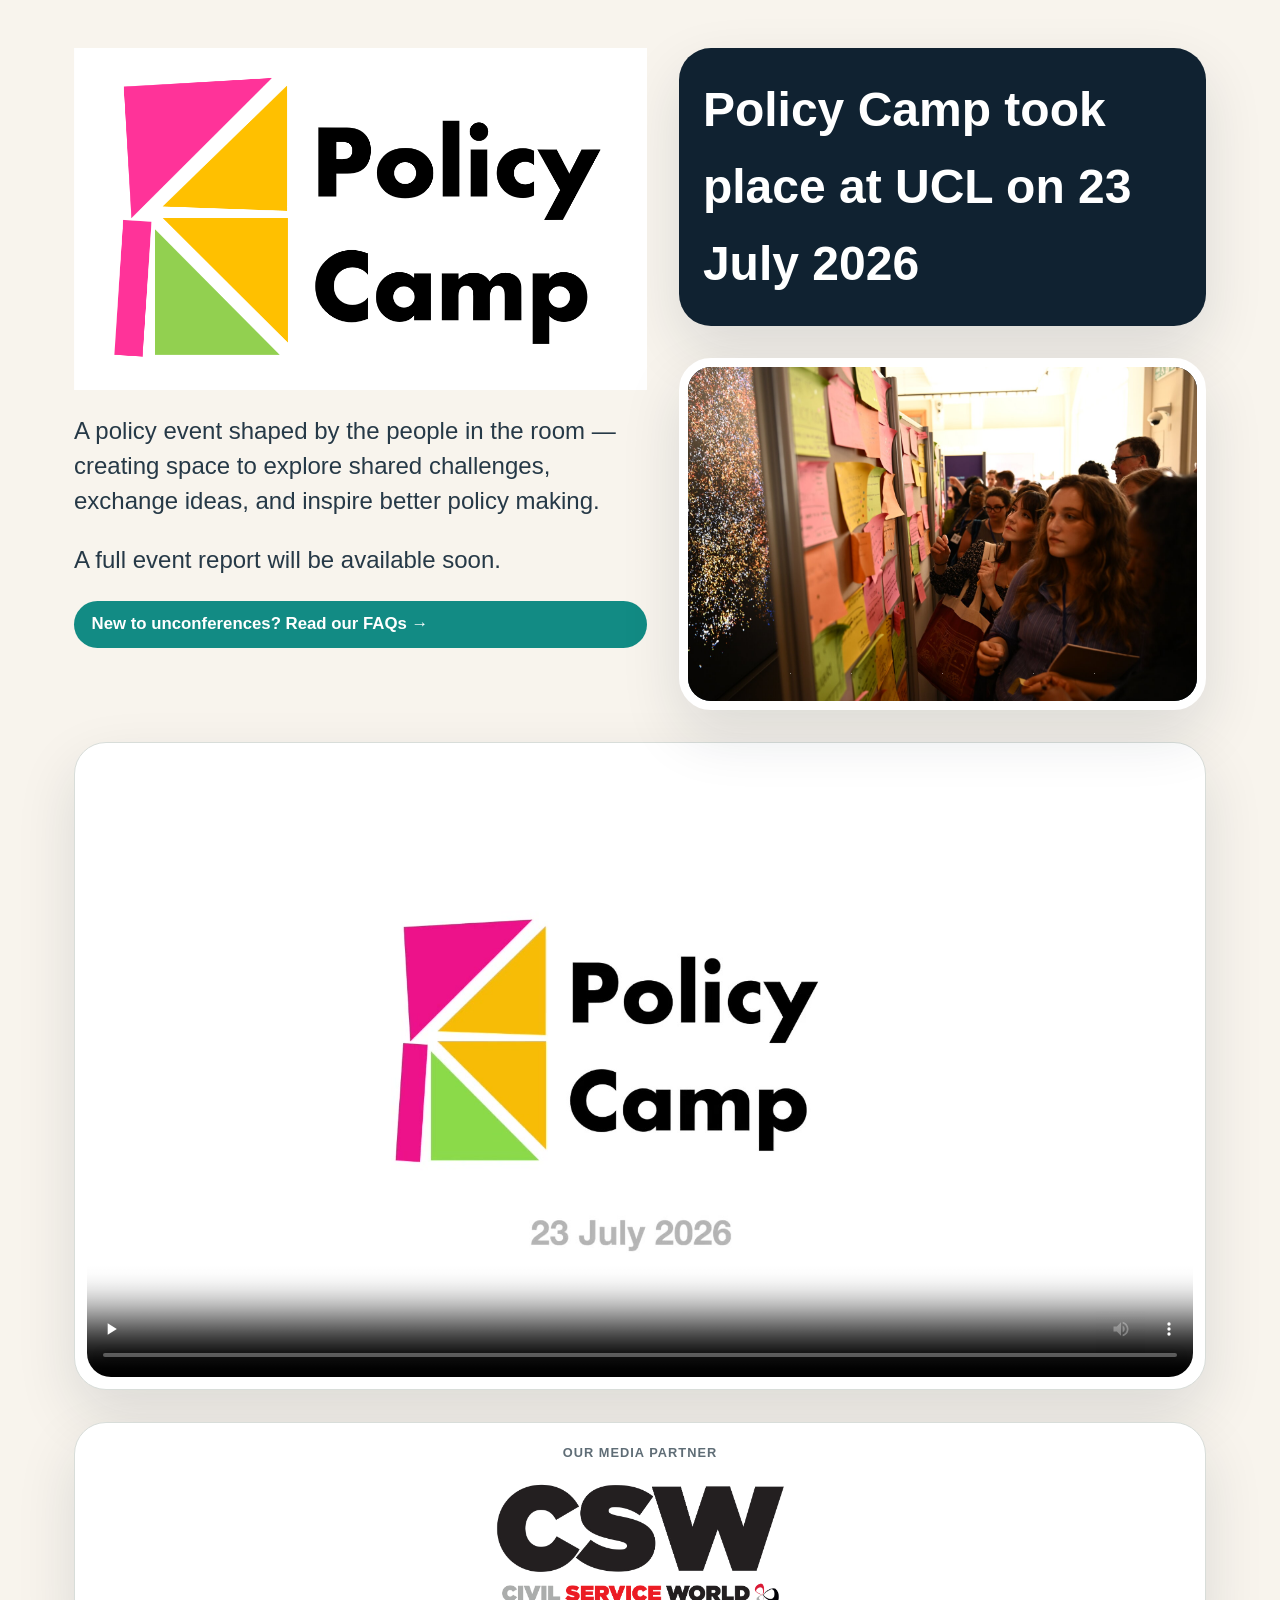
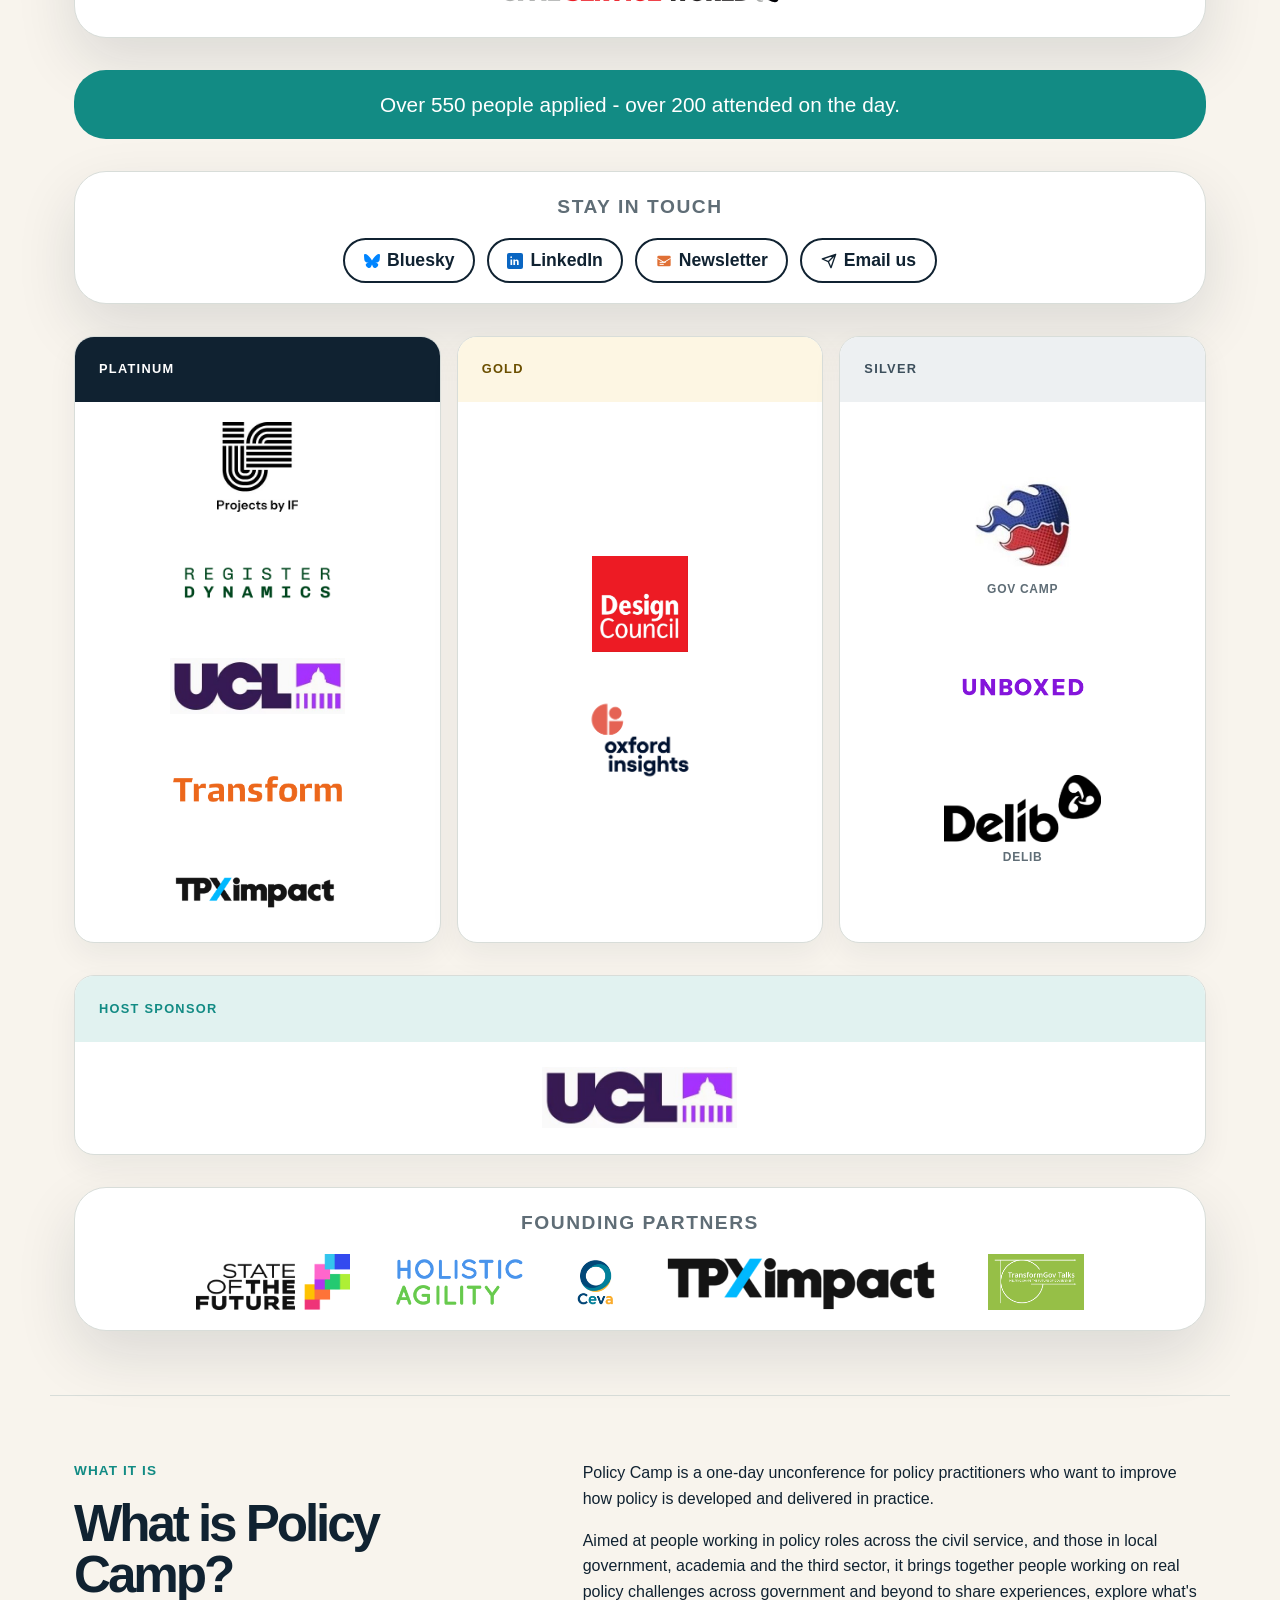
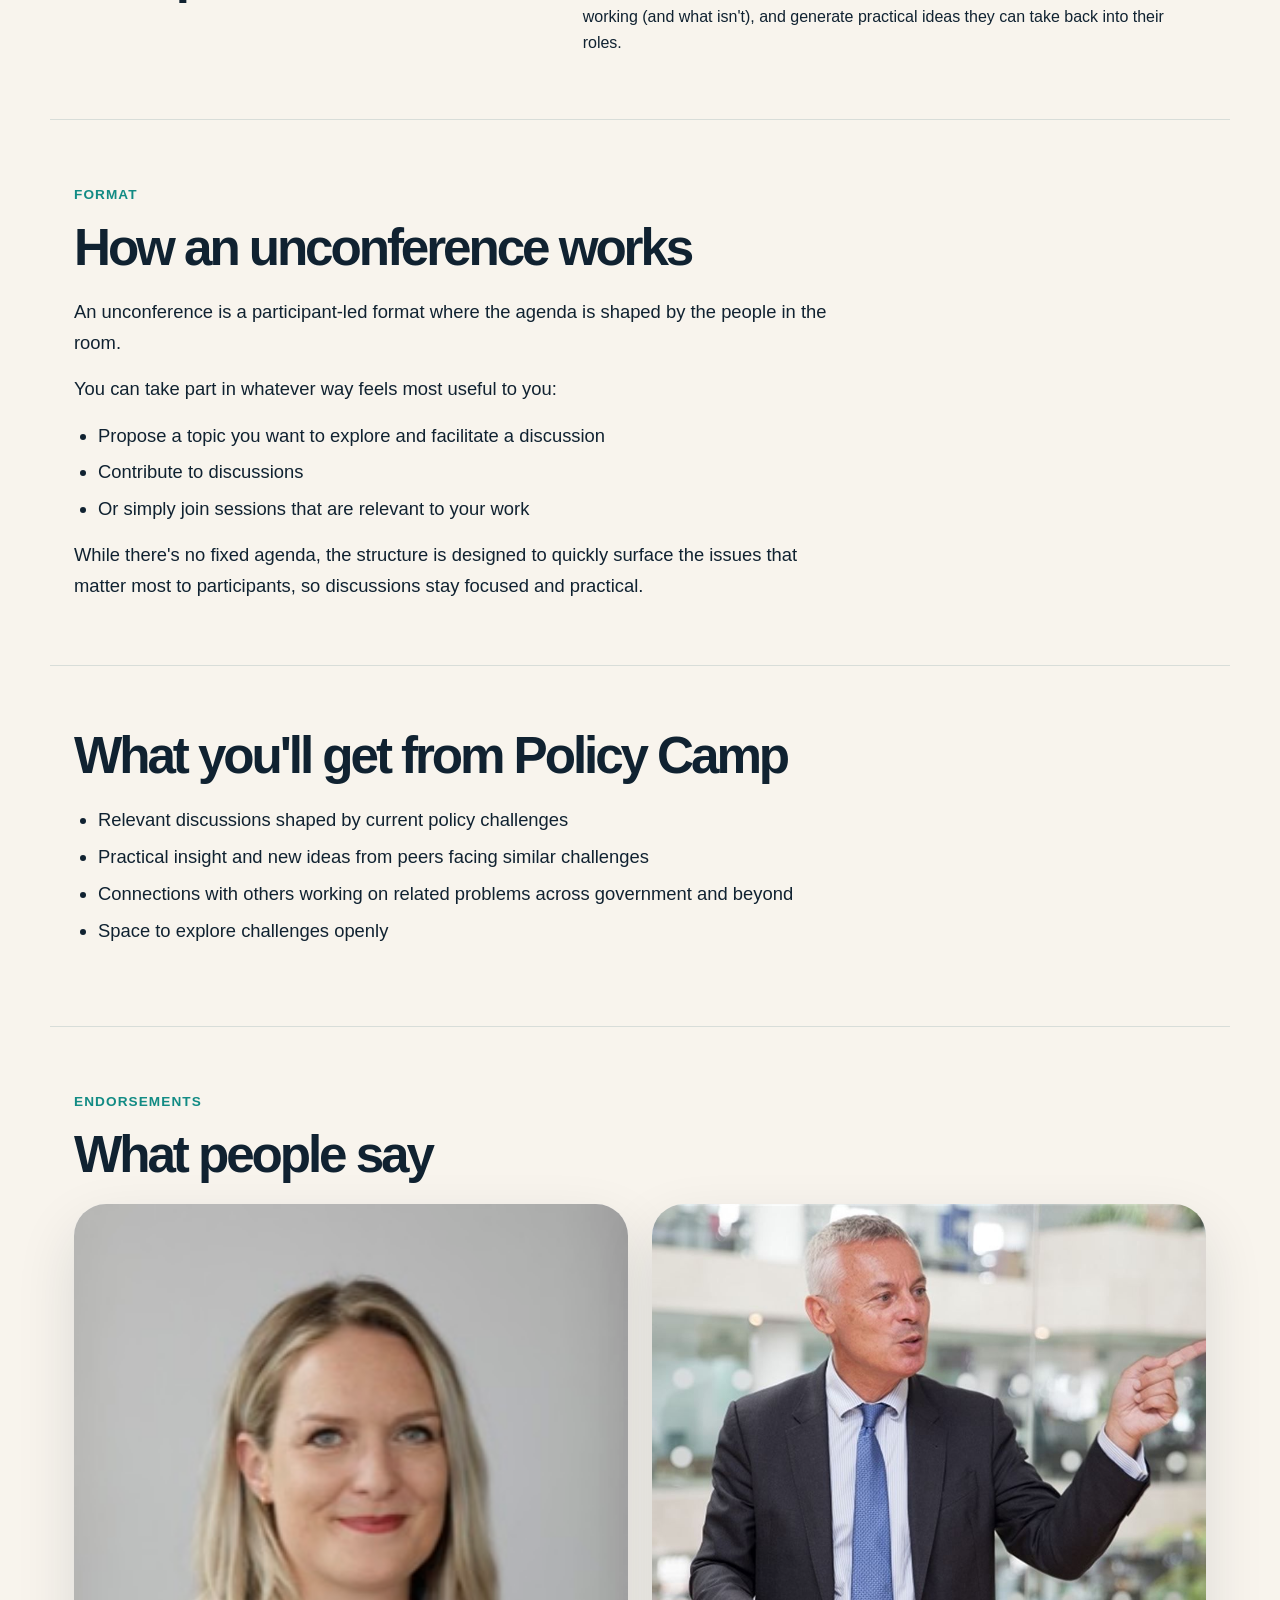
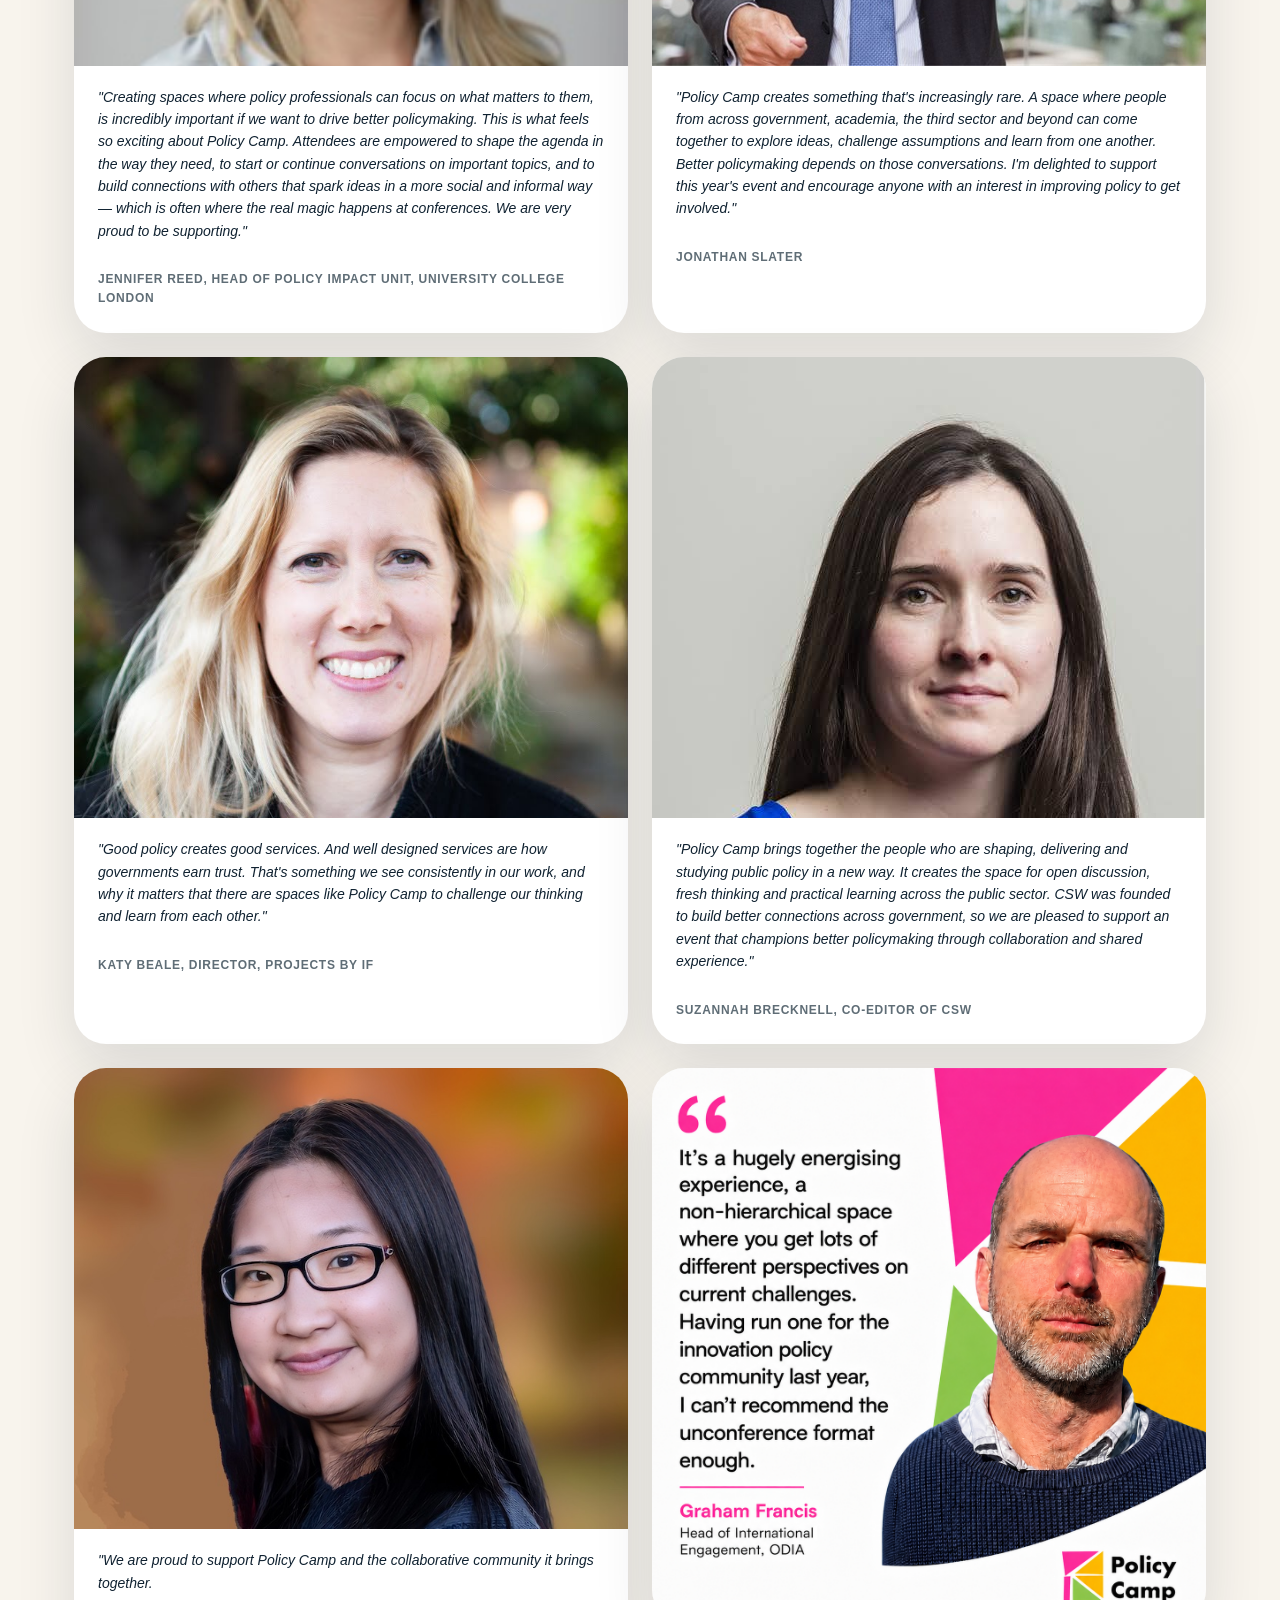
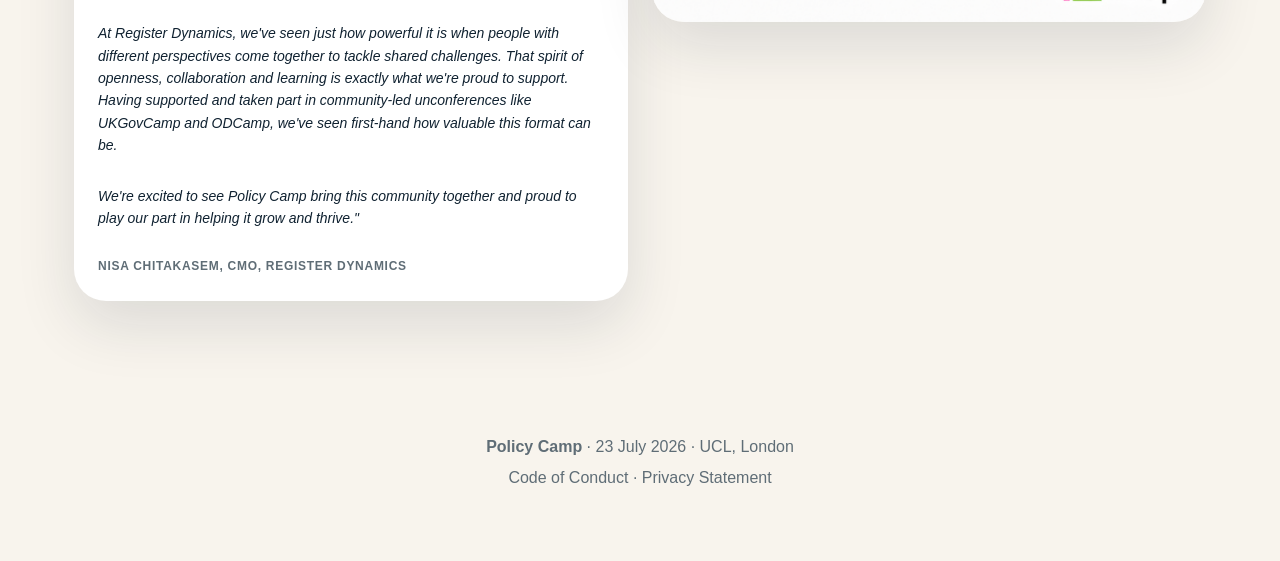
==== commit 90a54119: "Update hero copy and add event video Add UCL location to the post-event heading, drop the When/Where" ====
--- a/index.html
+++ b/index.html
@@ -16,7 +16,7 @@
     <meta property="og:url" content="https://policycamp.org.uk/">
     <meta property="og:type" content="website">
 
-    <link rel="stylesheet" href="assets/css/styles.css?v=74">
+    <link rel="stylesheet" href="assets/css/styles.css?v=75">
 
     <script defer src="assets/js/quotes.js?v=9"></script>
     <script defer src="assets/js/hero-carousel.js?v=1"></script>
@@ -28,7 +28,7 @@
     <section class="hero">
 
         <div class="hero-countdown">
-            <h2>Policy Camp took place on 23 July 2026</h2>
+            <h2>Policy Camp took place at UCL on 23 July 2026</h2>
         </div>
 
         <div class="hero-main">
@@ -42,22 +42,10 @@
             </p>
 
             <p class="hero-intro">
-                Photos of the event, notes taken in the sessions and an overall event report will all be available soon.
+                A full event report will be available soon.
             </p>
 
             <a href="faqs.html" class="hero-faq-prompt">New to unconferences? Read our FAQs →</a>
-
-            <div class="event-meta">
-                <div>
-                    <strong>When</strong>
-                    <span>10am–4.30pm</span>
-                </div>
-
-                <div>
-                    <strong>Where</strong>
-                    <span>UCL, London</span>
-                </div>
-            </div>
 
         </div>
 
@@ -93,6 +81,12 @@
                     <button type="button" class="hero-carousel-dot" data-index="12" aria-label="Photo 13 of 13" aria-selected="false"></button>
                 </div>
             </div>
+        </div>
+
+        <div class="hero-video-bar">
+            <video controls preload="none" poster="assets/video/policycamp-video-poster.jpg">
+                <source src="assets/video/policycamp-video.mp4" type="video/mp4">
+            </video>
         </div>
 
         <div class="media-partner-bar">
--- a/assets/css/styles.css
+++ b/assets/css/styles.css
@@ -165,6 +165,21 @@
     font-size: clamp(1.05rem, 1.8vw, 1.3rem);
 }
 
+.hero-video-bar {
+    grid-column: 1 / -1;
+    background: var(--colour-white);
+    border: 1px solid var(--colour-border);
+    border-radius: var(--radius-large);
+    box-shadow: var(--shadow-soft);
+    padding: 0.75rem;
+}
+
+.hero-video-bar video {
+    display: block;
+    width: 100%;
+    border-radius: calc(var(--radius-large) - 0.5rem);
+}
+
 .media-partner-bar {
     grid-column: 1 / -1;
     background: var(--colour-white);
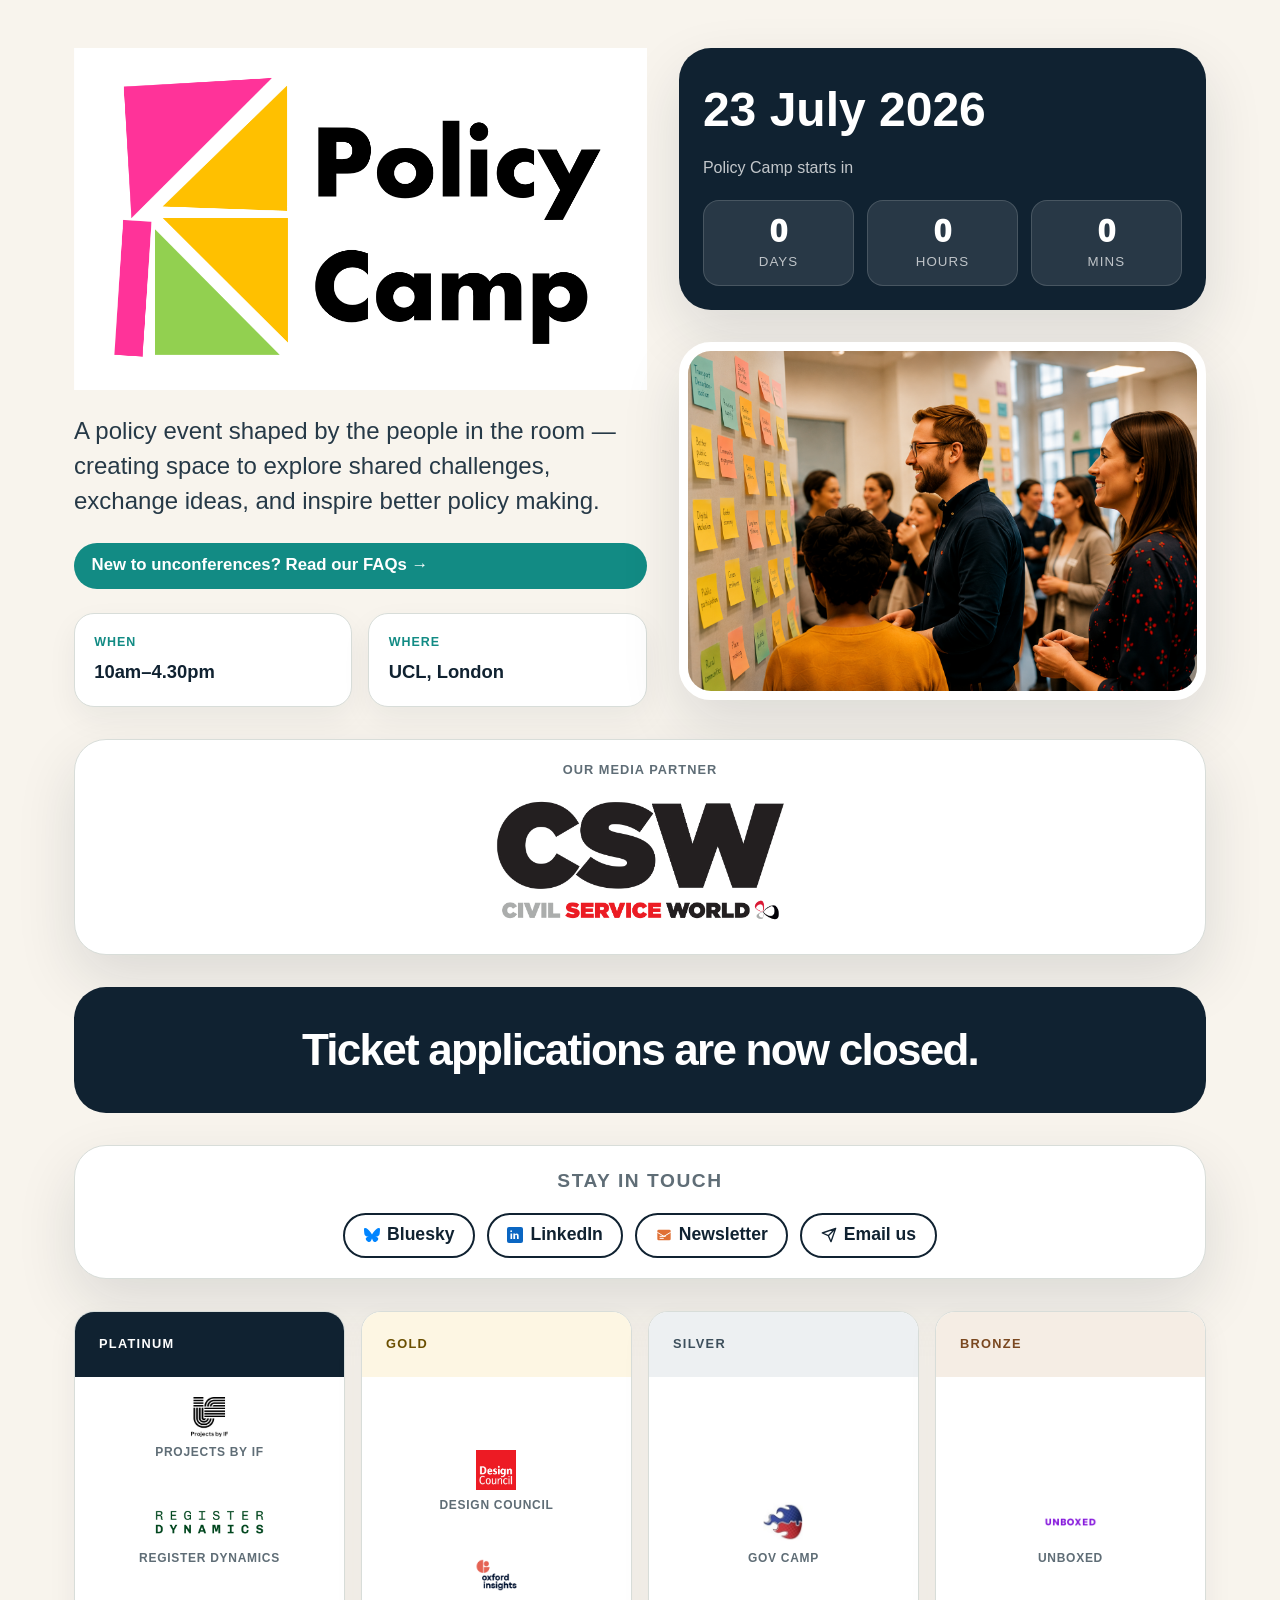
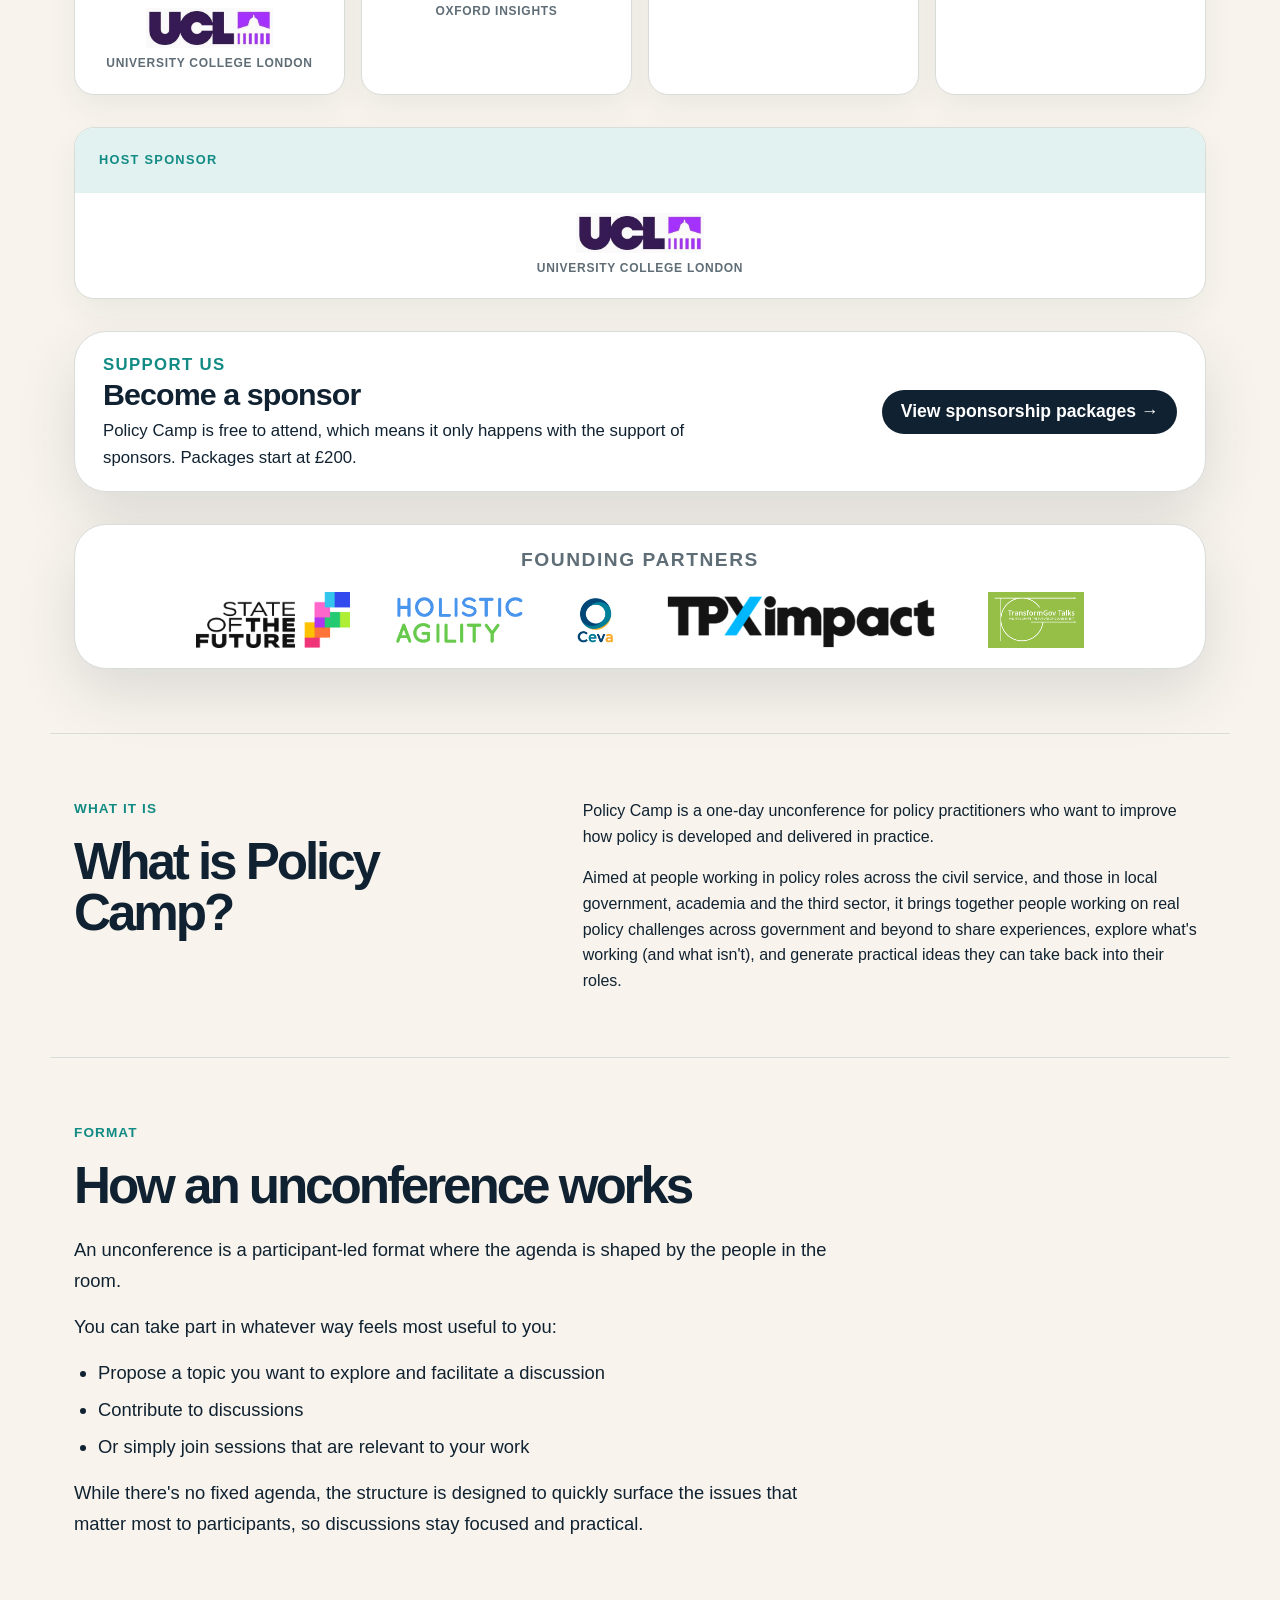
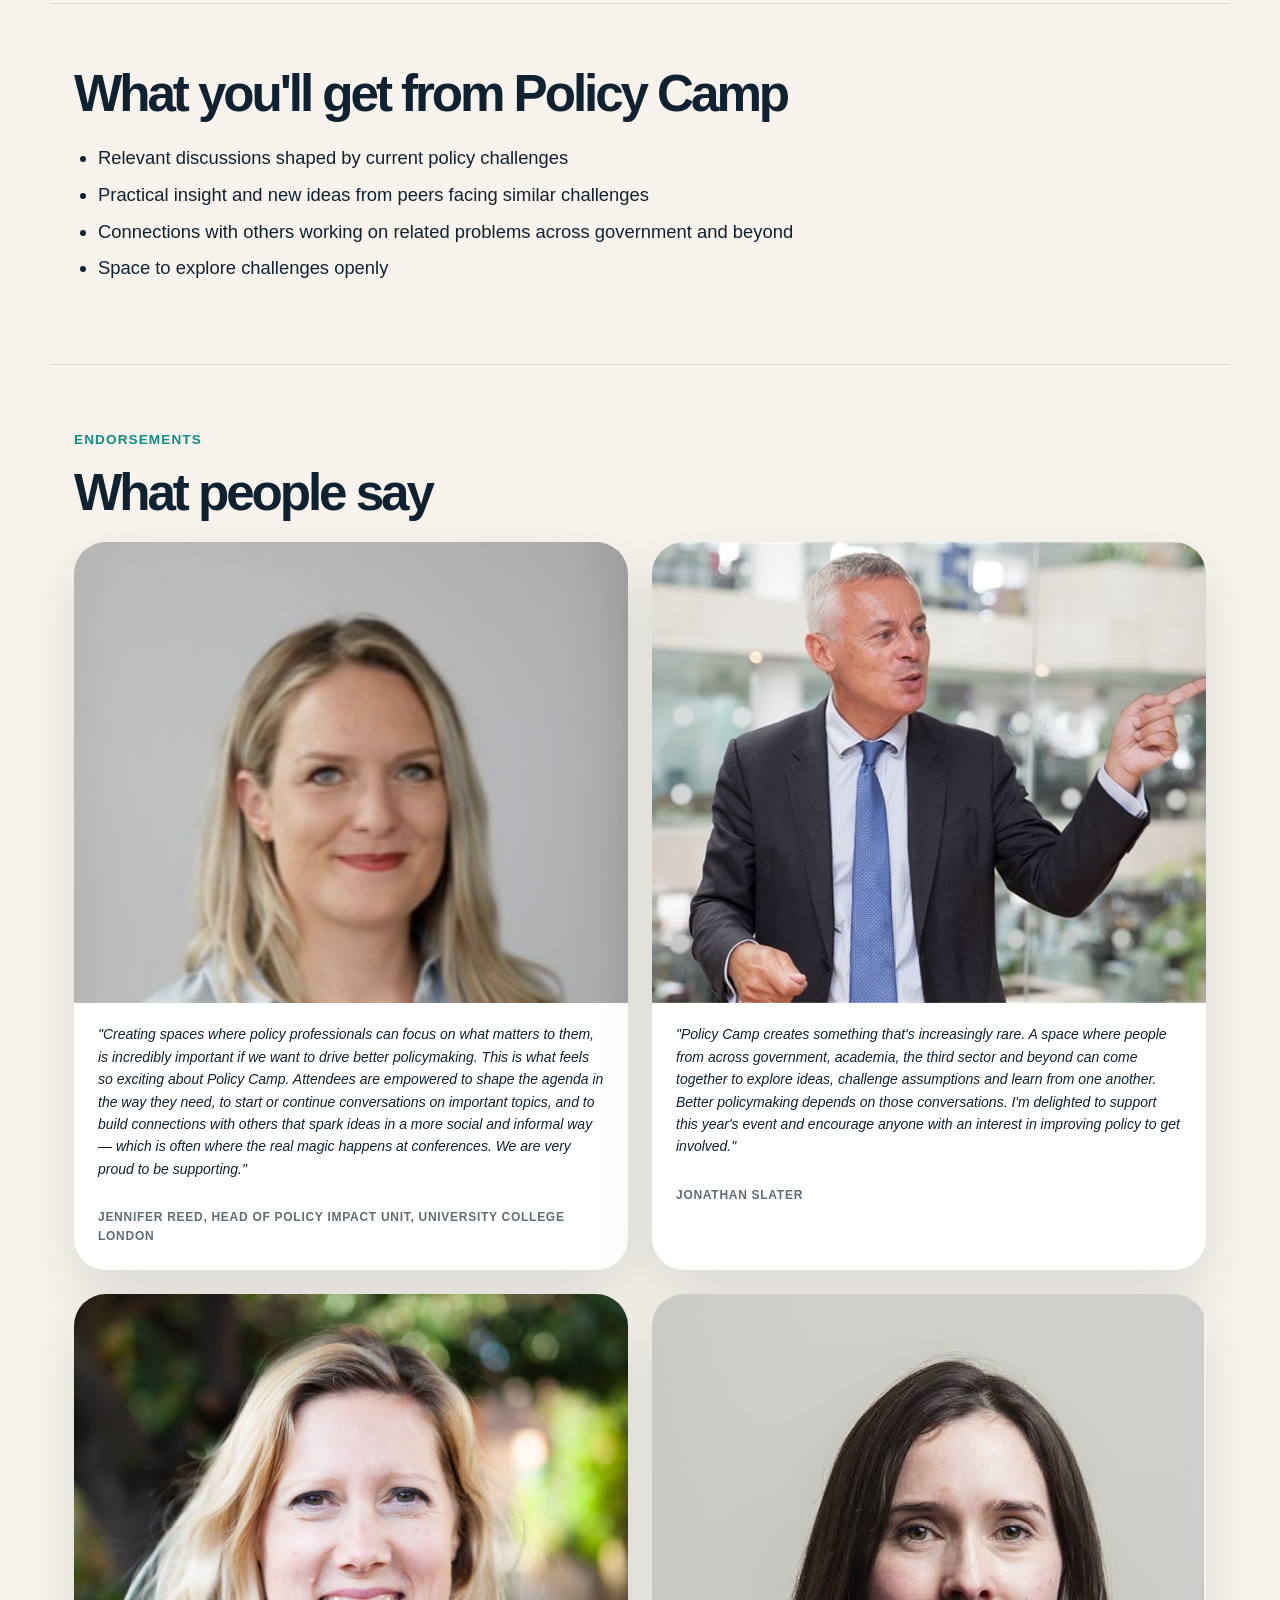
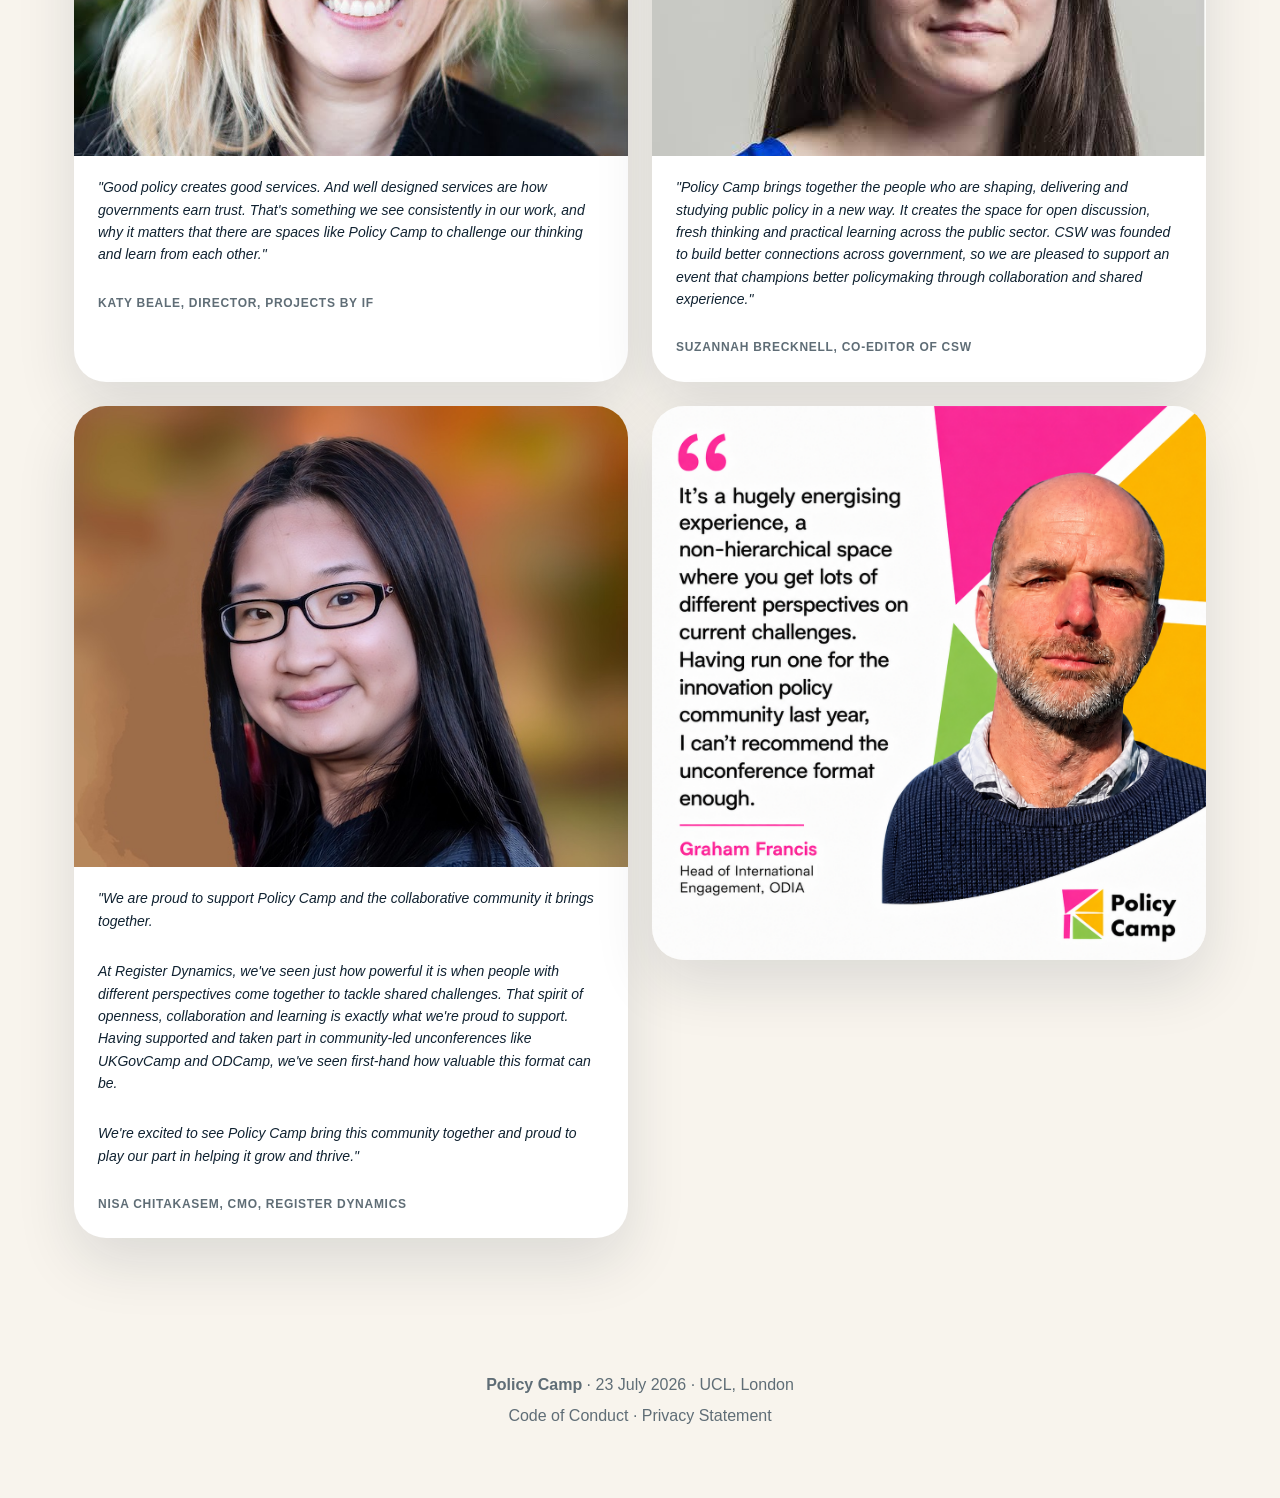
==== commit c35e0ab1: "Merge remote-tracking branch 'origin/redesign' into redesign" ====
--- a/index.html
+++ b/index.html
@@ -4,10 +4,6 @@
     <meta charset="UTF-8">
     <meta name="viewport" content="width=device-width, initial-scale=1.0">
     <title>Policy Camp</title>
-    <link rel="icon" type="image/x-icon" href="favicon.ico">
-    <link rel="icon" type="image/png" sizes="32x32" href="favicon-32x32.png">
-    <link rel="icon" type="image/png" sizes="16x16" href="favicon-16x16.png">
-    <link rel="apple-touch-icon" href="apple-touch-icon.png">
     <meta name="description" content="Policy Camp is an unconference for policy practitioners, taking place at UCL on 23 July 2026.">
 
     <meta property="og:title" content="Policy Camp">
@@ -16,10 +12,10 @@
     <meta property="og:url" content="https://policycamp.org.uk/">
     <meta property="og:type" content="website">
 
-    <link rel="stylesheet" href="assets/css/styles.css?v=75">
-
+    <link rel="stylesheet" href="assets/css/styles.css?v=69">
+
+    <script defer src="assets/js/countdown.js?v=7"></script>
     <script defer src="assets/js/quotes.js?v=9"></script>
-    <script defer src="assets/js/hero-carousel.js?v=1"></script>
 </head>
 <body>
 
@@ -28,7 +24,9 @@
     <section class="hero">
 
         <div class="hero-countdown">
-            <h2>Policy Camp took place at UCL on 23 July 2026</h2>
+            <h2>23 July 2026</h2>
+            <p>Policy Camp starts in</p>
+            <div id="countdown" class="countdown"></div>
         </div>
 
         <div class="hero-main">
@@ -41,52 +39,24 @@
                 A policy event shaped by the people in the room — creating space to explore shared challenges, exchange ideas, and inspire better policy making.
             </p>
 
-            <p class="hero-intro">
-                A full event report will be available soon.
-            </p>
-
             <a href="faqs.html" class="hero-faq-prompt">New to unconferences? Read our FAQs →</a>
 
+            <div class="event-meta">
+                <div>
+                    <strong>When</strong>
+                    <span>10am–4.30pm</span>
+                </div>
+
+                <div>
+                    <strong>Where</strong>
+                    <span>UCL, London</span>
+                </div>
+            </div>
+
         </div>
 
         <div class="hero-visual">
-            <div class="hero-carousel" id="heroCarousel" role="region" aria-label="Photos from Policy Camp">
-                <img src="assets/images/carousel/hero2.jpg" alt="People taking part in a collaborative policy workshop" class="hero-carousel-slide is-active">
-                <img data-src="assets/images/carousel/DSC_1163.jpg" alt="Two speakers presenting together at the Policy Camp podium" class="hero-carousel-slide">
-                <img data-src="assets/images/carousel/DSC_0305.jpg" alt="An attendee adding a sticky note to a session board" class="hero-carousel-slide">
-                <img data-src="assets/images/carousel/DSC_0956.jpg" alt="A facilitator leading a seated group discussion" class="hero-carousel-slide">
-                <img data-src="assets/images/carousel/DSC_0517.jpg" alt="A speaker addressing the audience beside the Policy Camp screen" class="hero-carousel-slide">
-                <img data-src="assets/images/carousel/DSC_0383.jpg" alt="An attendee reading sticky notes on a session board" class="hero-carousel-slide">
-                <img data-src="assets/images/carousel/DSC_1072.jpg" alt="An attendee speaking during a small group discussion" class="hero-carousel-slide">
-                <img data-src="assets/images/carousel/DSC_0199.jpg" alt="A speaker addressing the room from the podium" class="hero-carousel-slide">
-                <img data-src="assets/images/carousel/DSC_0317-cropped.jpg" alt="An attendee adding a sticky note among colourful session ideas" class="hero-carousel-slide">
-                <img data-src="assets/images/carousel/DSC_0771.jpg" alt="An attendee reviewing the full session schedule board" class="hero-carousel-slide">
-                <img data-src="assets/images/carousel/DSC_0462.jpg" alt="A hand placing a sticky note reading &quot;Taking Politics out of policy?&quot; on a session board" class="hero-carousel-slide">
-                <img data-src="assets/images/carousel/DSC_0412-cropped.jpg" alt="An attendee adding a sticky note to a crowded session board" class="hero-carousel-slide">
-                <img data-src="assets/images/carousel/DSC_0926.jpg" alt="An attendee speaking during a breakout discussion" class="hero-carousel-slide">
-
-                <div class="hero-carousel-dots" role="tablist" aria-label="Choose photo">
-                    <button type="button" class="hero-carousel-dot is-active" data-index="0" aria-label="Photo 1 of 13" aria-selected="true"></button>
-                    <button type="button" class="hero-carousel-dot" data-index="1" aria-label="Photo 2 of 13" aria-selected="false"></button>
-                    <button type="button" class="hero-carousel-dot" data-index="2" aria-label="Photo 3 of 13" aria-selected="false"></button>
-                    <button type="button" class="hero-carousel-dot" data-index="3" aria-label="Photo 4 of 13" aria-selected="false"></button>
-                    <button type="button" class="hero-carousel-dot" data-index="4" aria-label="Photo 5 of 13" aria-selected="false"></button>
-                    <button type="button" class="hero-carousel-dot" data-index="5" aria-label="Photo 6 of 13" aria-selected="false"></button>
-                    <button type="button" class="hero-carousel-dot" data-index="6" aria-label="Photo 7 of 13" aria-selected="false"></button>
-                    <button type="button" class="hero-carousel-dot" data-index="7" aria-label="Photo 8 of 13" aria-selected="false"></button>
-                    <button type="button" class="hero-carousel-dot" data-index="8" aria-label="Photo 9 of 13" aria-selected="false"></button>
-                    <button type="button" class="hero-carousel-dot" data-index="9" aria-label="Photo 10 of 13" aria-selected="false"></button>
-                    <button type="button" class="hero-carousel-dot" data-index="10" aria-label="Photo 11 of 13" aria-selected="false"></button>
-                    <button type="button" class="hero-carousel-dot" data-index="11" aria-label="Photo 12 of 13" aria-selected="false"></button>
-                    <button type="button" class="hero-carousel-dot" data-index="12" aria-label="Photo 13 of 13" aria-selected="false"></button>
-                </div>
-            </div>
-        </div>
-
-        <div class="hero-video-bar">
-            <video controls preload="none" poster="assets/video/policycamp-video-poster.jpg">
-                <source src="assets/video/policycamp-video.mp4" type="video/mp4">
-            </video>
+            <img src="assets/images/hero2.png" alt="People taking part in a collaborative policy workshop">
         </div>
 
         <div class="media-partner-bar">
@@ -94,11 +64,11 @@
             <img src="assets/images/CSW.png" alt="Civil Service World" class="media-partner-logo">
         </div>
 
-        <div class="signup-count-bar" id="signupCountBar">
-            Over 550 people applied - over 200 attended on the day.
-        </div>
-
-        <div class="hero-apply-cta" hidden style="display: none;">
+        <div class="signup-count-bar" id="signupCountBar" hidden>
+            <strong id="signupCount"></strong> people have already applied
+        </div>
+
+        <div class="hero-apply-cta">
             <span class="hero-apply-main">Ticket applications are now closed.</span>
         </div>
 
@@ -132,29 +102,16 @@
                 </div>
                 <div class="sponsors-bar-logos hero-sponsor-logos">
                     <div class="sponsors-bar-item">
-                        <a href="https://www.projectsbyif.com/" target="_blank" rel="noopener">
-                            <img src="assets/images/sponsors/Projects-By-IF.jpg?v=3" alt="Projects by IF" class="logo-1-3x" style="height: 89.28px; width: 243.36px;">
-                        </a>
-                    </div>
-                    <div class="sponsors-bar-item">
-                        <a href="https://www.register-dynamics.co.uk/" target="_blank" rel="noopener">
-                            <img src="assets/images/sponsors/register-dynamics.png" alt="Register Dynamics" class="logo-1-3x">
-                        </a>
-                    </div>
-                    <div class="sponsors-bar-item">
-                        <a href="https://www.ucl.ac.uk/" target="_blank" rel="noopener">
-                            <img src="assets/images/sponsors/University-College-London.jpg?v=2" alt="University College London" class="logo-1-5x" style="height: 64.8px; width: 175.5px;">
-                        </a>
-                    </div>
-                    <div class="sponsors-bar-item">
-                        <a href="https://www.transformuk.com/" target="_blank" rel="noopener">
-                            <img src="assets/images/sponsors/Transform.png" alt="Transform" class="logo-1-3x">
-                        </a>
-                    </div>
-                    <div class="sponsors-bar-item">
-                        <a href="https://www.tpximpact.com/" target="_blank" rel="noopener">
-                            <img src="assets/images/sponsors/TPX.png" alt="TPXimpact" class="logo-1-3x">
-                        </a>
+                        <img src="assets/images/sponsors/Projects-By-IF.jpg?v=2" alt="Projects by IF">
+                        <span>Projects by IF</span>
+                    </div>
+                    <div class="sponsors-bar-item">
+                        <img src="assets/images/sponsors/register-dynamics.png" alt="Register Dynamics">
+                        <span>Register Dynamics</span>
+                    </div>
+                    <div class="sponsors-bar-item">
+                        <img src="assets/images/sponsors/University-College-London.jpg" alt="University College London">
+                        <span>University College London</span>
                     </div>
                 </div>
             </div>
@@ -166,13 +123,13 @@
                 <div class="sponsors-bar-logos hero-sponsor-logos">
                     <div class="sponsors-bar-item">
                         <a href="https://www.designcouncil.org.uk/" target="_blank" rel="noopener">
-                            <img src="assets/images/sponsors/Design-Council.jpg" alt="Design Council" class="logo-2x">
+                            <img src="assets/images/sponsors/Design-Council.jpg" alt="Design Council">
                         </a>
-                    </div>
-                    <div class="sponsors-bar-item">
-                        <a href="https://oxfordinsights.com/" target="_blank" rel="noopener">
-                            <img src="assets/images/sponsors/Oxford-Insights.png" alt="Oxford Insights" class="logo-2x">
-                        </a>
+                        <span>Design Council</span>
+                    </div>
+                    <div class="sponsors-bar-item">
+                        <img src="assets/images/sponsors/Oxford-Insights.png" alt="Oxford Insights">
+                        <span>Oxford Insights</span>
                     </div>
                 </div>
             </div>
@@ -183,21 +140,20 @@
                 </div>
                 <div class="sponsors-bar-logos hero-sponsor-logos">
                     <div class="sponsors-bar-item">
-                        <a href="https://www.ukgovcamp.com/" target="_blank" rel="noopener">
-                            <img src="assets/images/sponsors/Gov-Camp.jpg" alt="Gov Camp" class="logo-2x">
-                        </a>
+                        <img src="assets/images/sponsors/Gov-Camp.jpg" alt="Gov Camp">
                         <span>Gov Camp</span>
                     </div>
-                    <div class="sponsors-bar-item">
-                        <a href="https://unboxed.co/" target="_blank" rel="noopener">
-                            <img src="assets/images/sponsors/Unboxed.png" alt="Unboxed" class="logo-2x">
-                        </a>
-                    </div>
-                    <div class="sponsors-bar-item">
-                        <a href="https://www.delib.net/" target="_blank" rel="noopener">
-                            <img src="assets/images/sponsors/Delib.png" alt="Delib" class="logo-1-4x">
-                        </a>
-                        <span>Delib</span>
+                </div>
+            </div>
+
+            <div class="sponsor-tier-card">
+                <div class="sponsor-tier-header sponsor-tier-bronze">
+                    <span class="sponsor-tier-name">Bronze</span>
+                </div>
+                <div class="sponsors-bar-logos hero-sponsor-logos">
+                    <div class="sponsors-bar-item">
+                        <img src="assets/images/sponsors/Unboxed.png" alt="Unboxed">
+                        <span>Unboxed</span>
                     </div>
                 </div>
             </div>
@@ -210,15 +166,14 @@
                 </div>
                 <div class="sponsors-bar-logos hero-sponsor-logos">
                     <div class="sponsors-bar-item">
-                        <a href="https://www.ucl.ac.uk/" target="_blank" rel="noopener">
-                            <img src="assets/images/sponsors/University-College-London.jpg?v=2" alt="University College London" class="logo-1-5x">
-                        </a>
-                    </div>
-                </div>
-            </div>
-        </div>
-
-        <div class="hero-sponsor" hidden>
+                        <img src="assets/images/sponsors/University-College-London.jpg" alt="University College London">
+                        <span>University College London</span>
+                    </div>
+                </div>
+            </div>
+        </div>
+
+        <div class="hero-sponsor">
             <div class="sponsor-callout">
                 <div>
                     <p class="eyebrow">Support us</p>
@@ -233,29 +188,19 @@
             <h2>Founding Partners</h2>
             <div class="sponsors-bar-logos">
                 <div class="sponsors-bar-item">
-                    <a href="https://sotf.org.uk/" target="_blank" rel="noopener">
-                        <img src="assets/images/founding-partners/SotF.png" alt="State of the Future">
-                    </a>
-                </div>
-                <div class="sponsors-bar-item">
-                    <a href="https://holisticagility.com/" target="_blank" rel="noopener">
-                        <img src="assets/images/founding-partners/HA.png" alt="Holistic Agility">
-                    </a>
-                </div>
-                <div class="sponsors-bar-item">
-                    <a href="https://www.cevaglobal.co/" target="_blank" rel="noopener">
-                        <img src="assets/images/founding-partners/Ceva.png" alt="Ceva">
-                    </a>
-                </div>
-                <div class="sponsors-bar-item">
-                    <a href="https://www.tpximpact.com/" target="_blank" rel="noopener">
-                        <img src="assets/images/founding-partners/TPX.png" alt="TPX Impact">
-                    </a>
-                </div>
-                <div class="sponsors-bar-item">
-                    <a href="https://www.transformgov.org.uk/" target="_blank" rel="noopener">
-                        <img src="assets/images/founding-partners/TGT.png" alt="TransformGov Talks">
-                    </a>
+                    <img src="assets/images/founding-partners/SotF.png" alt="State of the Future">
+                </div>
+                <div class="sponsors-bar-item">
+                    <img src="assets/images/founding-partners/HA.png" alt="Holistic Agility">
+                </div>
+                <div class="sponsors-bar-item">
+                    <img src="assets/images/founding-partners/Ceva.png" alt="Ceva">
+                </div>
+                <div class="sponsors-bar-item">
+                    <img src="assets/images/founding-partners/TPX.png" alt="TPX Impact">
+                </div>
+                <div class="sponsors-bar-item">
+                    <img src="assets/images/founding-partners/TGT.png" alt="TransformGov Talks">
                 </div>
             </div>
         </section>
@@ -380,6 +325,15 @@
 </footer>
 
 
+<script>
+var google = { visualization: { Query: { setResponse: function(response) {
+    if (response.status === 'ok') {
+        document.getElementById('signupCount').textContent = response.table.rows.length;
+        document.getElementById('signupCountBar').hidden = false;
+    }
+}}}};
+</script>
+<script async src="https://docs.google.com/spreadsheets/d/1EwDe0JsYBO-uTS_S0nEouWHQPNogphWDOzGMqgO7arE/gviz/tq?tqx=out:json&gid=1798949403"></script>
 
 </body>
 </html>
--- a/assets/css/styles.css
+++ b/assets/css/styles.css
@@ -165,21 +165,6 @@
     font-size: clamp(1.05rem, 1.8vw, 1.3rem);
 }
 
-.hero-video-bar {
-    grid-column: 1 / -1;
-    background: var(--colour-white);
-    border: 1px solid var(--colour-border);
-    border-radius: var(--radius-large);
-    box-shadow: var(--shadow-soft);
-    padding: 0.75rem;
-}
-
-.hero-video-bar video {
-    display: block;
-    width: 100%;
-    border-radius: calc(var(--radius-large) - 0.5rem);
-}
-
 .media-partner-bar {
     grid-column: 1 / -1;
     background: var(--colour-white);
@@ -264,7 +249,7 @@
 .hero-sponsor-tier-grid {
     grid-column: 1 / -1;
     display: grid;
-    grid-template-columns: repeat(3, minmax(0, 1fr));
+    grid-template-columns: repeat(4, minmax(0, 1fr));
     gap: 1rem;
 }
 
@@ -273,29 +258,7 @@
 }
 
 .hero-sponsor-logos .sponsors-bar-item img {
-    height: 48px;
-    width: 130px;
-    object-fit: contain;
-}
-
-.hero-sponsor-logos .sponsors-bar-item img.logo-2x {
-    height: 96px;
-    width: 260px;
-}
-
-.hero-sponsor-logos .sponsors-bar-item img.logo-1-3x {
-    height: 62px;
-    width: 169px;
-}
-
-.hero-sponsor-logos .sponsors-bar-item img.logo-1-4x {
-    height: 67px;
-    width: 182px;
-}
-
-.hero-sponsor-logos .sponsors-bar-item img.logo-1-5x {
-    height: 72px;
-    width: 195px;
+    height: 40px;
 }
 
 .hero-sponsor-logos .sponsors-bar-logos {
@@ -384,69 +347,11 @@
     color: rgba(255, 255, 255, 0.7);
 }
 
-.hero-carousel {
-    position: relative;
-    width: 100%;
-    aspect-ratio: 3 / 2;
-    overflow: hidden;
+.hero-visual img {
     border-radius: var(--radius-large);
     border: 0.6rem solid var(--colour-white);
     box-shadow: var(--shadow-soft);
-    background: var(--colour-navy);
-}
-
-.hero-carousel-slide {
-    position: absolute;
-    inset: 0;
     width: 100%;
-    height: 100%;
-    object-fit: cover;
-    opacity: 0;
-    transition: opacity 1.2s ease;
-}
-
-.hero-carousel-slide.is-active {
-    opacity: 1;
-    z-index: 1;
-}
-
-.hero-carousel-dots {
-    position: absolute;
-    left: 0;
-    right: 0;
-    bottom: 1rem;
-    z-index: 2;
-    display: flex;
-    justify-content: center;
-    gap: 0.5rem;
-}
-
-.hero-carousel-dot {
-    /* visible dot is small; padding makes the tappable area >=44px for touch */
-    width: 0.6rem;
-    height: 0.6rem;
-    padding: 0.7rem;
-    background-clip: content-box;
-    border-radius: 50%;
-    border: none;
-    background-color: rgba(255, 255, 255, 0.5);
-    cursor: pointer;
-    transition: background-color 0.2s ease, transform 0.2s ease;
-}
-
-.hero-carousel-dot:hover {
-    background-color: rgba(255, 255, 255, 0.8);
-}
-
-.hero-carousel-dot.is-active {
-    background-color: var(--colour-white);
-    transform: scale(1.15);
-}
-
-@media (prefers-reduced-motion: reduce) {
-    .hero-carousel-slide {
-        transition: none;
-    }
 }
 
 /* Buttons */
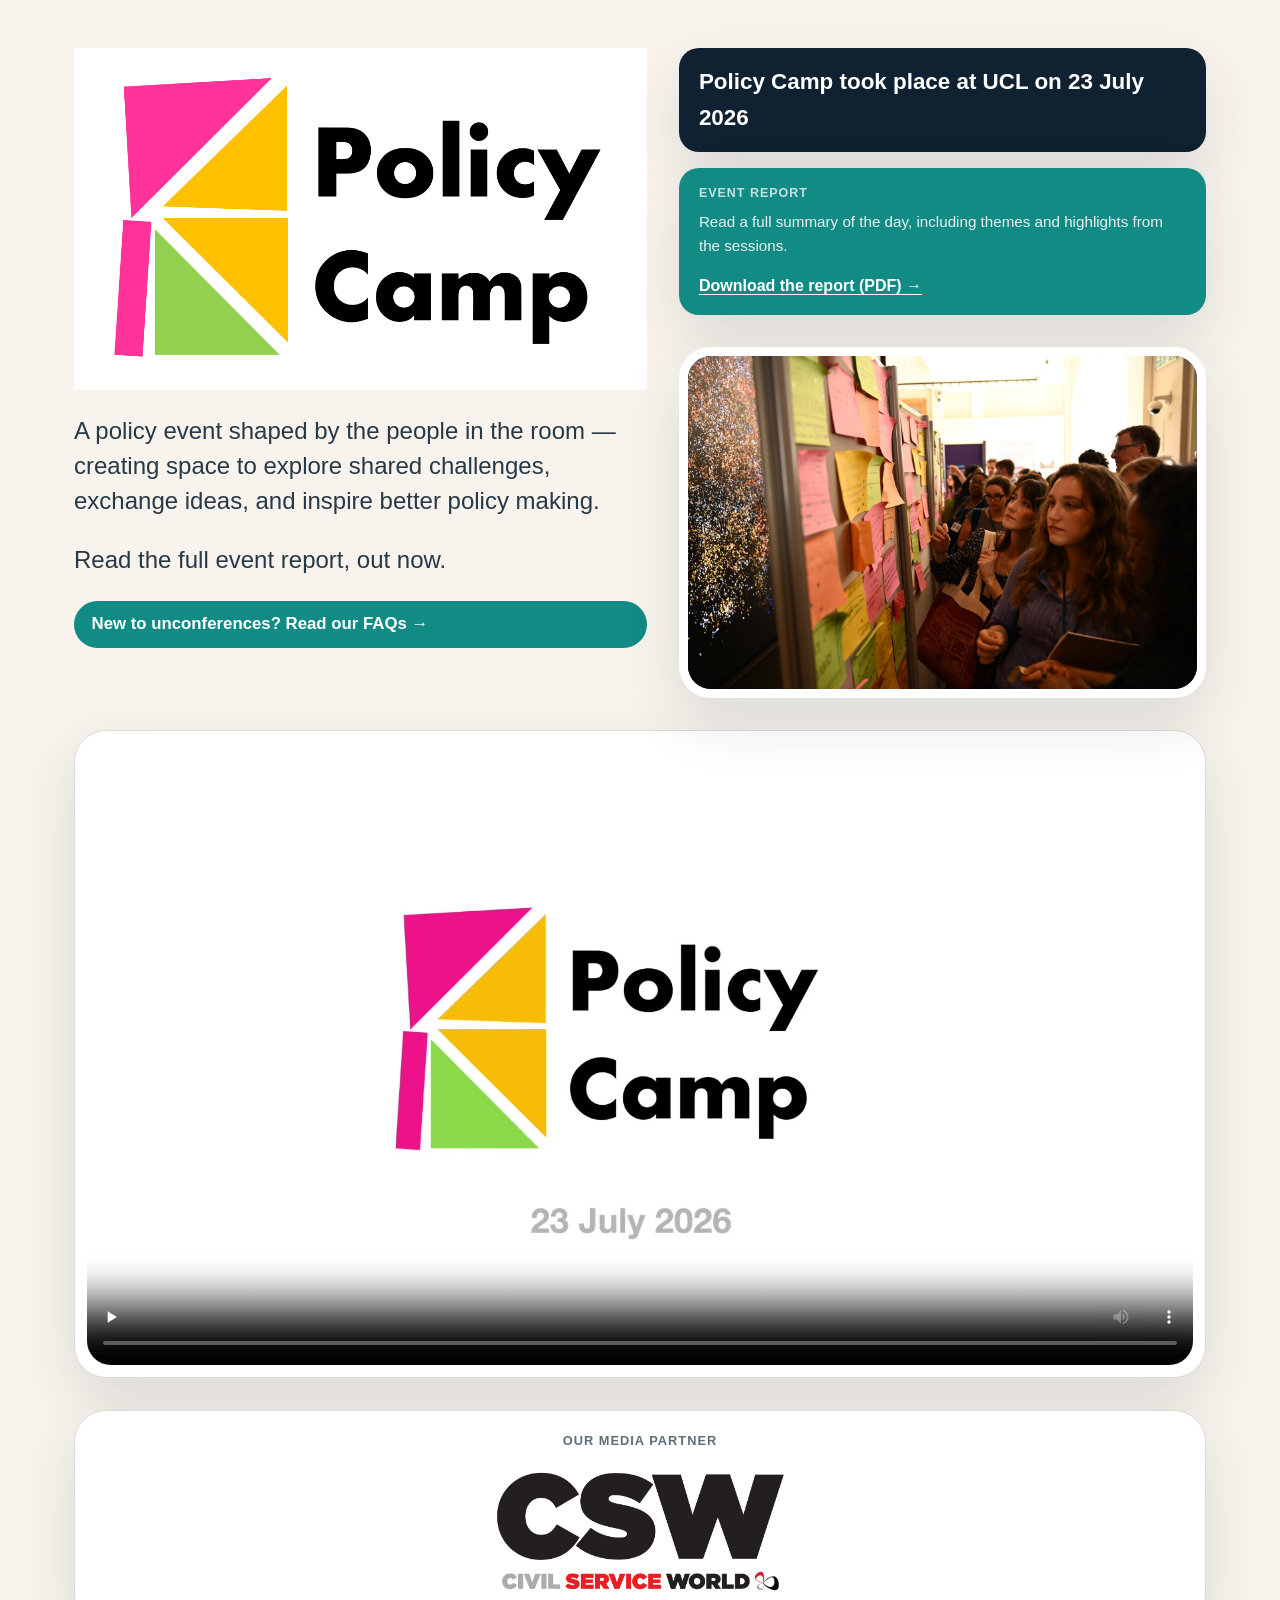
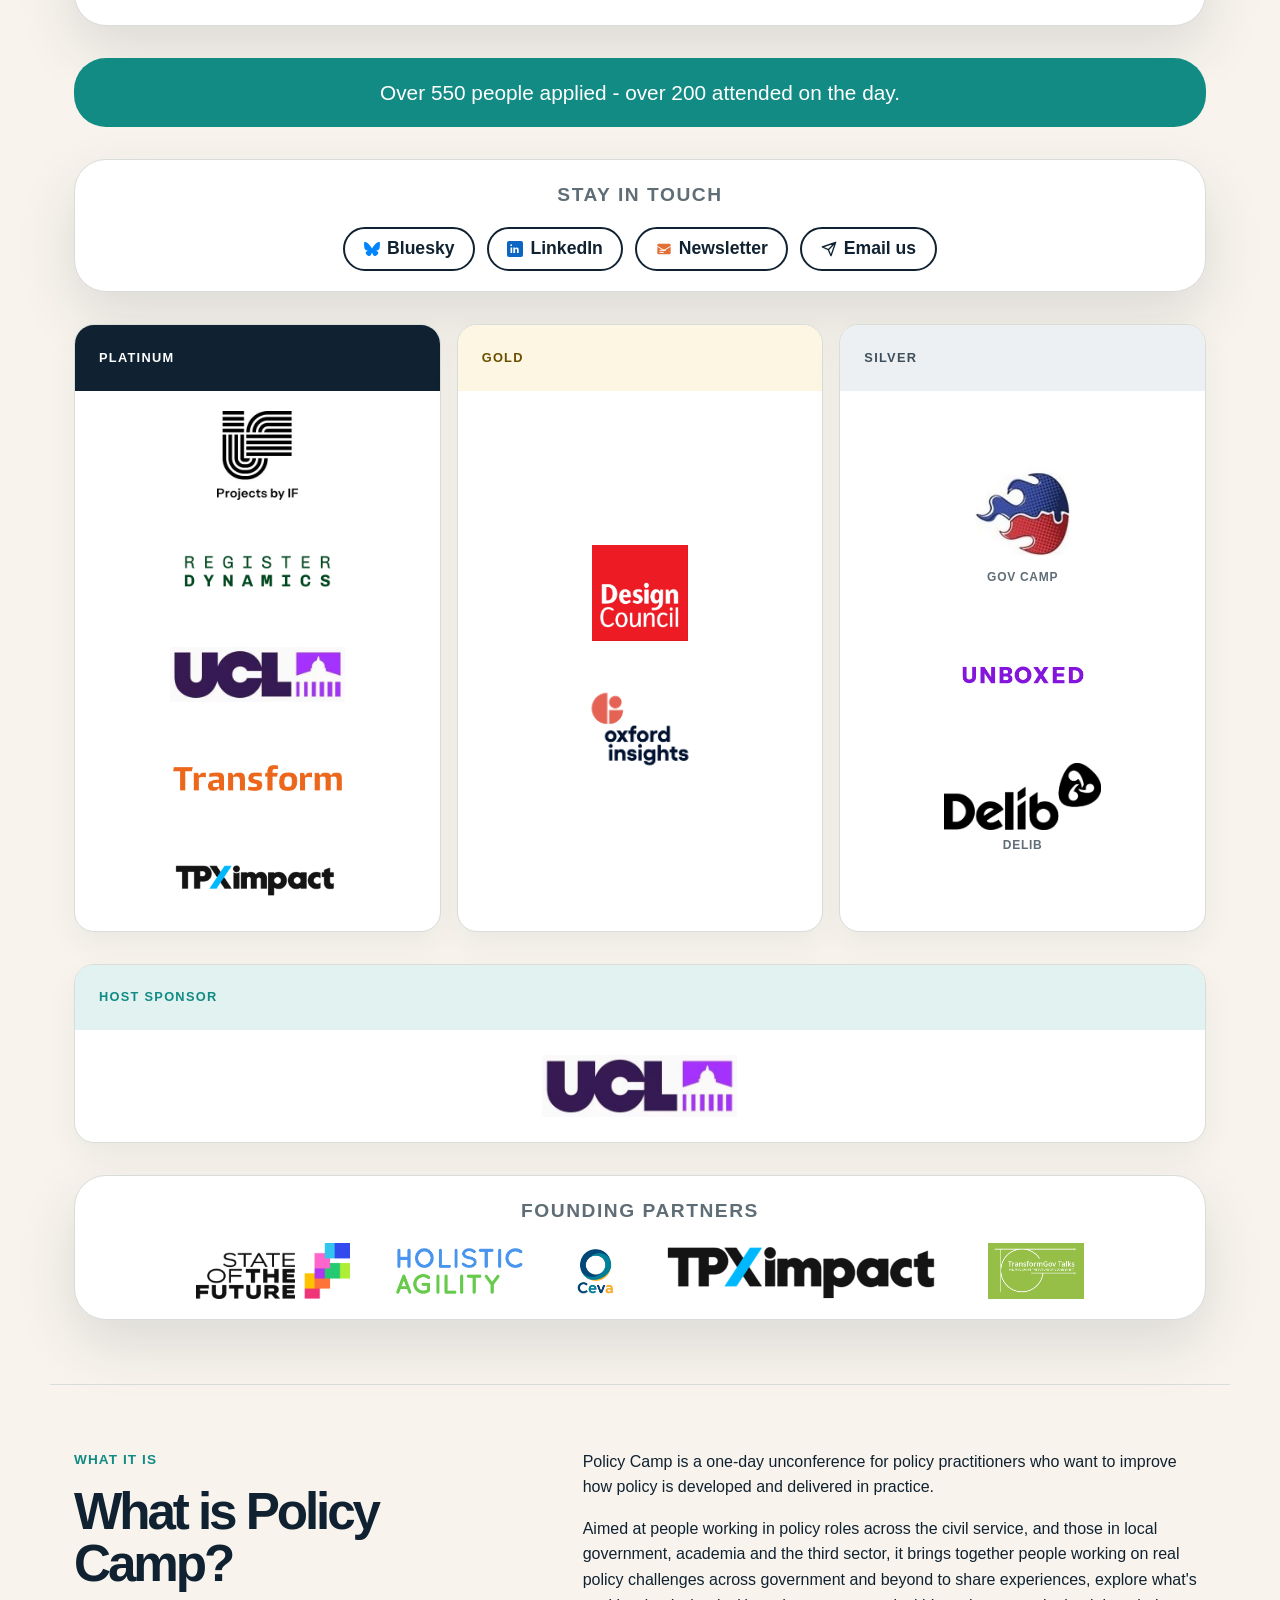
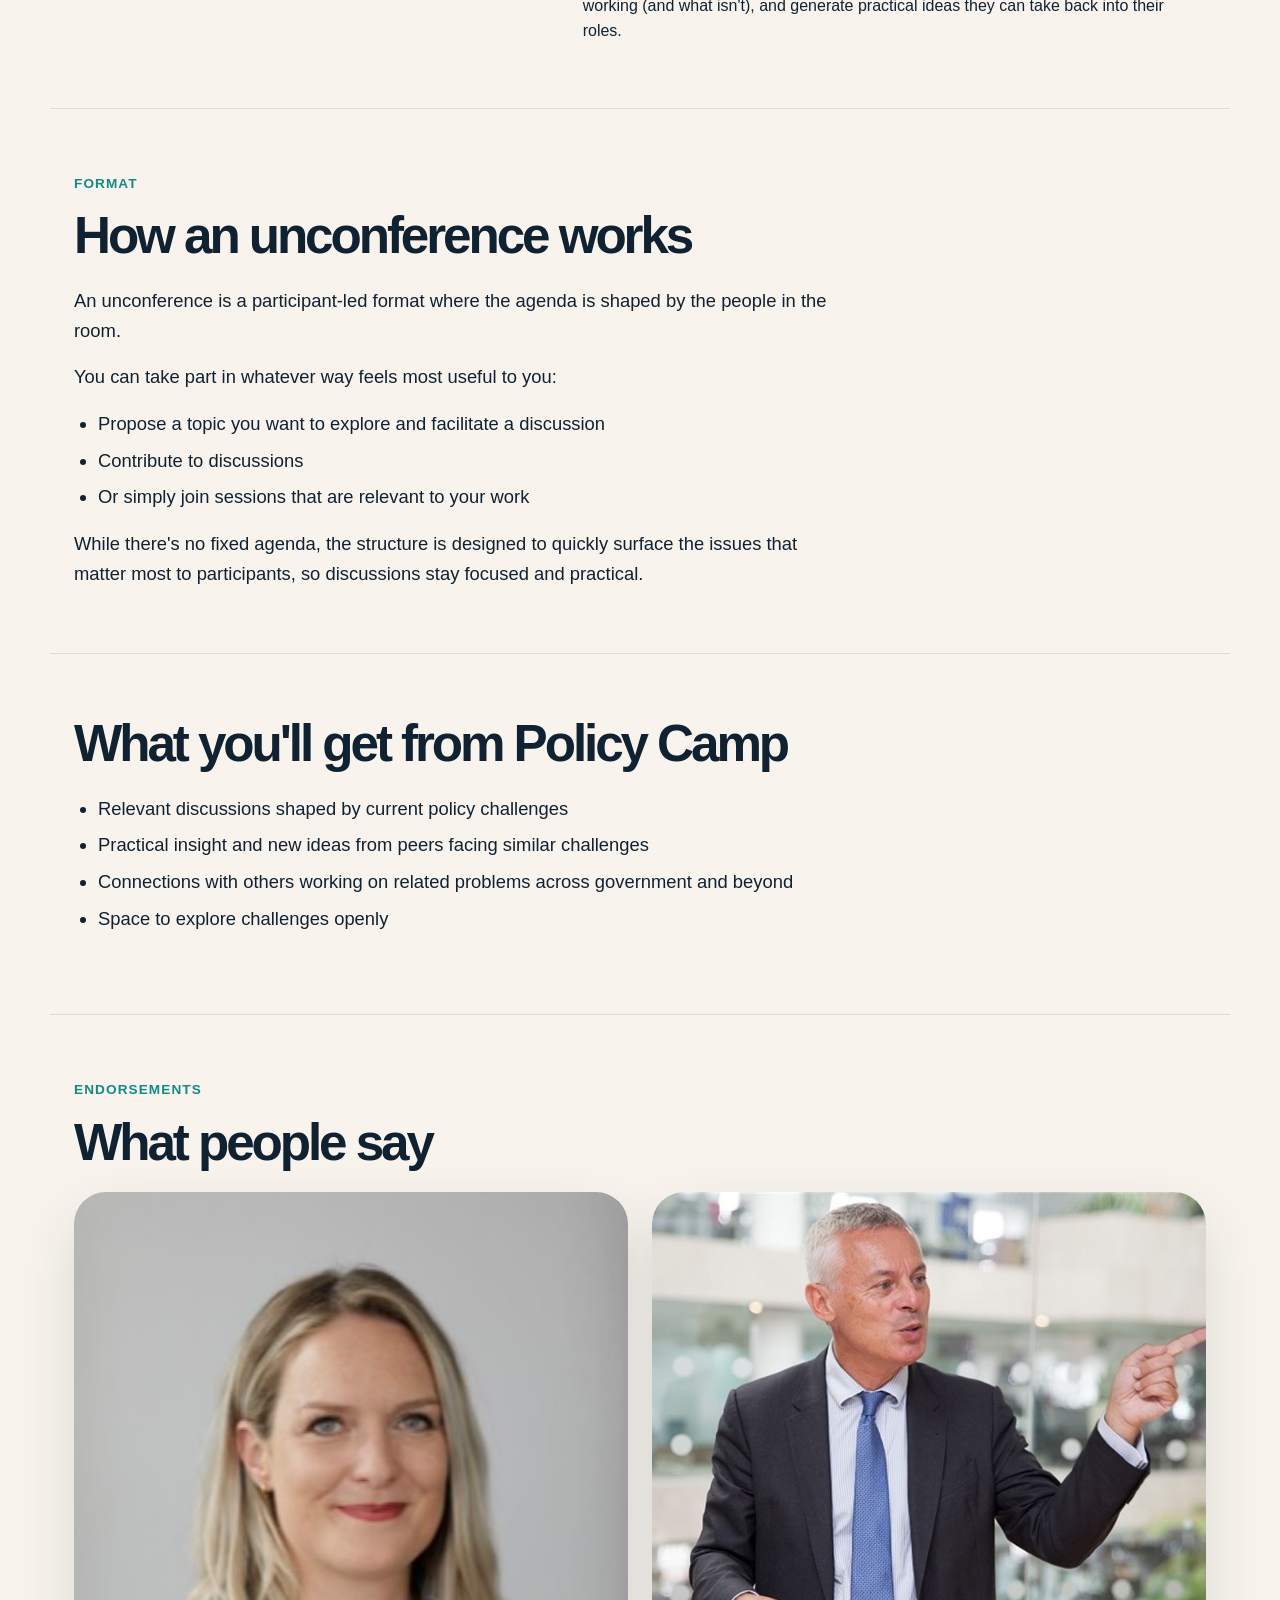
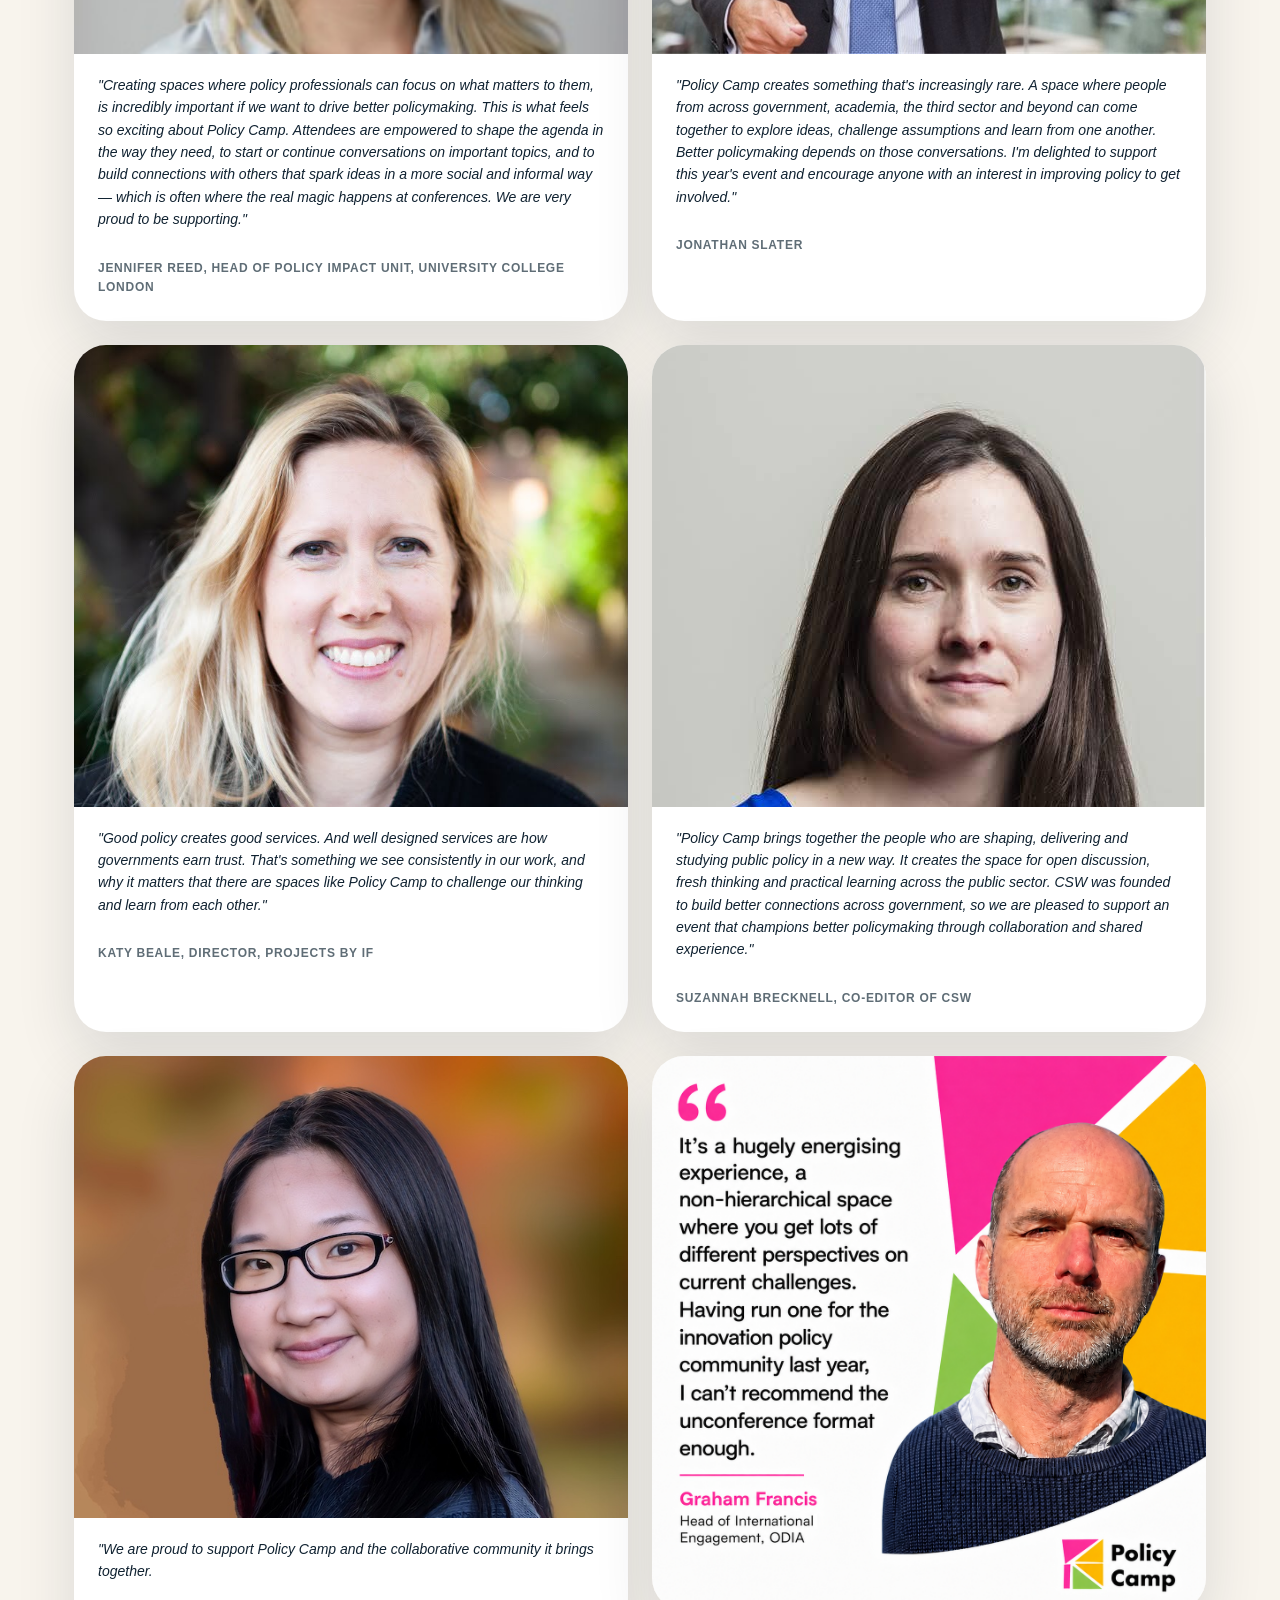
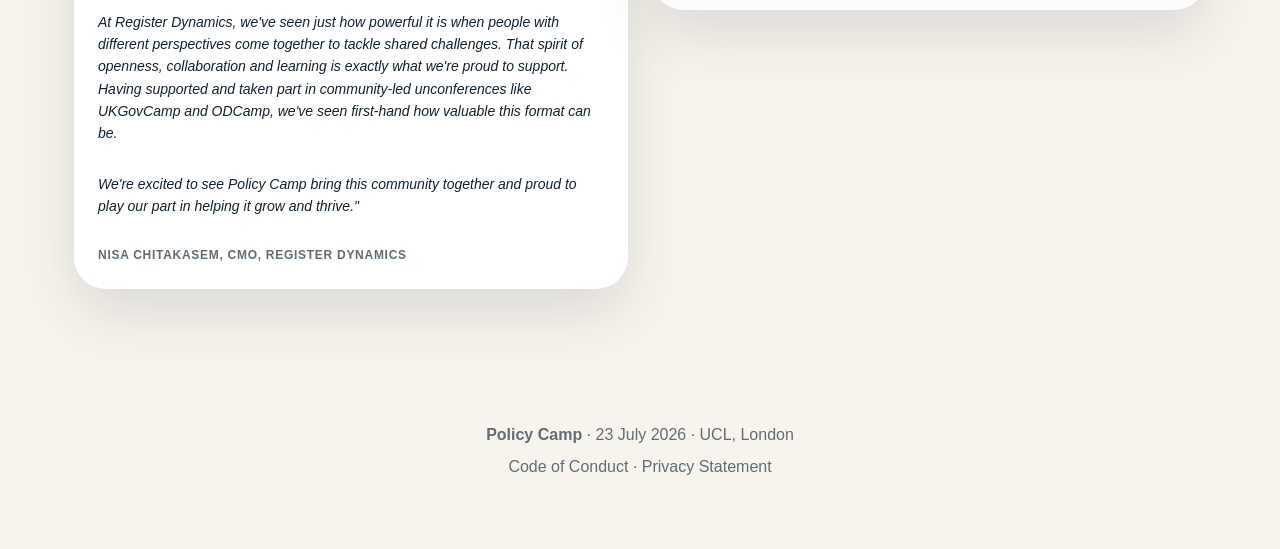
==== commit b690e317: "Add event report PDF and new report bubble under the countdown box Shrinks the top-right countdown b" ====
--- a/index.html
+++ b/index.html
@@ -4,6 +4,10 @@
     <meta charset="UTF-8">
     <meta name="viewport" content="width=device-width, initial-scale=1.0">
     <title>Policy Camp</title>
+    <link rel="icon" type="image/x-icon" href="favicon.ico">
+    <link rel="icon" type="image/png" sizes="32x32" href="favicon-32x32.png">
+    <link rel="icon" type="image/png" sizes="16x16" href="favicon-16x16.png">
+    <link rel="apple-touch-icon" href="apple-touch-icon.png">
     <meta name="description" content="Policy Camp is an unconference for policy practitioners, taking place at UCL on 23 July 2026.">
 
     <meta property="og:title" content="Policy Camp">
@@ -12,10 +16,10 @@
     <meta property="og:url" content="https://policycamp.org.uk/">
     <meta property="og:type" content="website">
 
-    <link rel="stylesheet" href="assets/css/styles.css?v=69">
-
-    <script defer src="assets/js/countdown.js?v=7"></script>
+    <link rel="stylesheet" href="assets/css/styles.css?v=76">
+
     <script defer src="assets/js/quotes.js?v=9"></script>
+    <script defer src="assets/js/hero-carousel.js?v=1"></script>
 </head>
 <body>
 
@@ -23,10 +27,16 @@
 
     <section class="hero">
 
-        <div class="hero-countdown">
-            <h2>23 July 2026</h2>
-            <p>Policy Camp starts in</p>
-            <div id="countdown" class="countdown"></div>
+        <div class="hero-top-right">
+            <div class="hero-countdown">
+                <h2>Policy Camp took place at UCL on 23 July 2026</h2>
+            </div>
+
+            <div class="hero-report">
+                <p class="hero-report-eyebrow">Event report</p>
+                <p>Read a full summary of the day, including themes and highlights from the sessions.</p>
+                <a href="event-report.pdf" class="hero-report-link" target="_blank" rel="noopener">Download the report (PDF) →</a>
+            </div>
         </div>
 
         <div class="hero-main">
@@ -39,24 +49,52 @@
                 A policy event shaped by the people in the room — creating space to explore shared challenges, exchange ideas, and inspire better policy making.
             </p>
 
+            <p class="hero-intro">
+                Read the full event report, out now.
+            </p>
+
             <a href="faqs.html" class="hero-faq-prompt">New to unconferences? Read our FAQs →</a>
 
-            <div class="event-meta">
-                <div>
-                    <strong>When</strong>
-                    <span>10am–4.30pm</span>
-                </div>
-
-                <div>
-                    <strong>Where</strong>
-                    <span>UCL, London</span>
-                </div>
-            </div>
-
         </div>
 
         <div class="hero-visual">
-            <img src="assets/images/hero2.png" alt="People taking part in a collaborative policy workshop">
+            <div class="hero-carousel" id="heroCarousel" role="region" aria-label="Photos from Policy Camp">
+                <img src="assets/images/carousel/hero2.jpg" alt="People taking part in a collaborative policy workshop" class="hero-carousel-slide is-active">
+                <img data-src="assets/images/carousel/DSC_1163.jpg" alt="Two speakers presenting together at the Policy Camp podium" class="hero-carousel-slide">
+                <img data-src="assets/images/carousel/DSC_0305.jpg" alt="An attendee adding a sticky note to a session board" class="hero-carousel-slide">
+                <img data-src="assets/images/carousel/DSC_0956.jpg" alt="A facilitator leading a seated group discussion" class="hero-carousel-slide">
+                <img data-src="assets/images/carousel/DSC_0517.jpg" alt="A speaker addressing the audience beside the Policy Camp screen" class="hero-carousel-slide">
+                <img data-src="assets/images/carousel/DSC_0383.jpg" alt="An attendee reading sticky notes on a session board" class="hero-carousel-slide">
+                <img data-src="assets/images/carousel/DSC_1072.jpg" alt="An attendee speaking during a small group discussion" class="hero-carousel-slide">
+                <img data-src="assets/images/carousel/DSC_0199.jpg" alt="A speaker addressing the room from the podium" class="hero-carousel-slide">
+                <img data-src="assets/images/carousel/DSC_0317-cropped.jpg" alt="An attendee adding a sticky note among colourful session ideas" class="hero-carousel-slide">
+                <img data-src="assets/images/carousel/DSC_0771.jpg" alt="An attendee reviewing the full session schedule board" class="hero-carousel-slide">
+                <img data-src="assets/images/carousel/DSC_0462.jpg" alt="A hand placing a sticky note reading &quot;Taking Politics out of policy?&quot; on a session board" class="hero-carousel-slide">
+                <img data-src="assets/images/carousel/DSC_0412-cropped.jpg" alt="An attendee adding a sticky note to a crowded session board" class="hero-carousel-slide">
+                <img data-src="assets/images/carousel/DSC_0926.jpg" alt="An attendee speaking during a breakout discussion" class="hero-carousel-slide">
+
+                <div class="hero-carousel-dots" role="tablist" aria-label="Choose photo">
+                    <button type="button" class="hero-carousel-dot is-active" data-index="0" aria-label="Photo 1 of 13" aria-selected="true"></button>
+                    <button type="button" class="hero-carousel-dot" data-index="1" aria-label="Photo 2 of 13" aria-selected="false"></button>
+                    <button type="button" class="hero-carousel-dot" data-index="2" aria-label="Photo 3 of 13" aria-selected="false"></button>
+                    <button type="button" class="hero-carousel-dot" data-index="3" aria-label="Photo 4 of 13" aria-selected="false"></button>
+                    <button type="button" class="hero-carousel-dot" data-index="4" aria-label="Photo 5 of 13" aria-selected="false"></button>
+                    <button type="button" class="hero-carousel-dot" data-index="5" aria-label="Photo 6 of 13" aria-selected="false"></button>
+                    <button type="button" class="hero-carousel-dot" data-index="6" aria-label="Photo 7 of 13" aria-selected="false"></button>
+                    <button type="button" class="hero-carousel-dot" data-index="7" aria-label="Photo 8 of 13" aria-selected="false"></button>
+                    <button type="button" class="hero-carousel-dot" data-index="8" aria-label="Photo 9 of 13" aria-selected="false"></button>
+                    <button type="button" class="hero-carousel-dot" data-index="9" aria-label="Photo 10 of 13" aria-selected="false"></button>
+                    <button type="button" class="hero-carousel-dot" data-index="10" aria-label="Photo 11 of 13" aria-selected="false"></button>
+                    <button type="button" class="hero-carousel-dot" data-index="11" aria-label="Photo 12 of 13" aria-selected="false"></button>
+                    <button type="button" class="hero-carousel-dot" data-index="12" aria-label="Photo 13 of 13" aria-selected="false"></button>
+                </div>
+            </div>
+        </div>
+
+        <div class="hero-video-bar">
+            <video controls preload="none" poster="assets/video/policycamp-video-poster.jpg">
+                <source src="assets/video/policycamp-video.mp4" type="video/mp4">
+            </video>
         </div>
 
         <div class="media-partner-bar">
@@ -64,11 +102,11 @@
             <img src="assets/images/CSW.png" alt="Civil Service World" class="media-partner-logo">
         </div>
 
-        <div class="signup-count-bar" id="signupCountBar" hidden>
-            <strong id="signupCount"></strong> people have already applied
-        </div>
-
-        <div class="hero-apply-cta">
+        <div class="signup-count-bar" id="signupCountBar">
+            Over 550 people applied - over 200 attended on the day.
+        </div>
+
+        <div class="hero-apply-cta" hidden style="display: none;">
             <span class="hero-apply-main">Ticket applications are now closed.</span>
         </div>
 
@@ -102,16 +140,29 @@
                 </div>
                 <div class="sponsors-bar-logos hero-sponsor-logos">
                     <div class="sponsors-bar-item">
-                        <img src="assets/images/sponsors/Projects-By-IF.jpg?v=2" alt="Projects by IF">
-                        <span>Projects by IF</span>
-                    </div>
-                    <div class="sponsors-bar-item">
-                        <img src="assets/images/sponsors/register-dynamics.png" alt="Register Dynamics">
-                        <span>Register Dynamics</span>
-                    </div>
-                    <div class="sponsors-bar-item">
-                        <img src="assets/images/sponsors/University-College-London.jpg" alt="University College London">
-                        <span>University College London</span>
+                        <a href="https://www.projectsbyif.com/" target="_blank" rel="noopener">
+                            <img src="assets/images/sponsors/Projects-By-IF.jpg?v=3" alt="Projects by IF" class="logo-1-3x" style="height: 89.28px; width: 243.36px;">
+                        </a>
+                    </div>
+                    <div class="sponsors-bar-item">
+                        <a href="https://www.register-dynamics.co.uk/" target="_blank" rel="noopener">
+                            <img src="assets/images/sponsors/register-dynamics.png" alt="Register Dynamics" class="logo-1-3x">
+                        </a>
+                    </div>
+                    <div class="sponsors-bar-item">
+                        <a href="https://www.ucl.ac.uk/" target="_blank" rel="noopener">
+                            <img src="assets/images/sponsors/University-College-London.jpg?v=2" alt="University College London" class="logo-1-5x" style="height: 64.8px; width: 175.5px;">
+                        </a>
+                    </div>
+                    <div class="sponsors-bar-item">
+                        <a href="https://www.transformuk.com/" target="_blank" rel="noopener">
+                            <img src="assets/images/sponsors/Transform.png" alt="Transform" class="logo-1-3x">
+                        </a>
+                    </div>
+                    <div class="sponsors-bar-item">
+                        <a href="https://www.tpximpact.com/" target="_blank" rel="noopener">
+                            <img src="assets/images/sponsors/TPX.png" alt="TPXimpact" class="logo-1-3x">
+                        </a>
                     </div>
                 </div>
             </div>
@@ -123,13 +174,13 @@
                 <div class="sponsors-bar-logos hero-sponsor-logos">
                     <div class="sponsors-bar-item">
                         <a href="https://www.designcouncil.org.uk/" target="_blank" rel="noopener">
-                            <img src="assets/images/sponsors/Design-Council.jpg" alt="Design Council">
-                        </a>
-                        <span>Design Council</span>
-                    </div>
-                    <div class="sponsors-bar-item">
-                        <img src="assets/images/sponsors/Oxford-Insights.png" alt="Oxford Insights">
-                        <span>Oxford Insights</span>
+                            <img src="assets/images/sponsors/Design-Council.jpg" alt="Design Council" class="logo-2x">
+                        </a>
+                    </div>
+                    <div class="sponsors-bar-item">
+                        <a href="https://oxfordinsights.com/" target="_blank" rel="noopener">
+                            <img src="assets/images/sponsors/Oxford-Insights.png" alt="Oxford Insights" class="logo-2x">
+                        </a>
                     </div>
                 </div>
             </div>
@@ -140,20 +191,21 @@
                 </div>
                 <div class="sponsors-bar-logos hero-sponsor-logos">
                     <div class="sponsors-bar-item">
-                        <img src="assets/images/sponsors/Gov-Camp.jpg" alt="Gov Camp">
+                        <a href="https://www.ukgovcamp.com/" target="_blank" rel="noopener">
+                            <img src="assets/images/sponsors/Gov-Camp.jpg" alt="Gov Camp" class="logo-2x">
+                        </a>
                         <span>Gov Camp</span>
                     </div>
-                </div>
-            </div>
-
-            <div class="sponsor-tier-card">
-                <div class="sponsor-tier-header sponsor-tier-bronze">
-                    <span class="sponsor-tier-name">Bronze</span>
-                </div>
-                <div class="sponsors-bar-logos hero-sponsor-logos">
-                    <div class="sponsors-bar-item">
-                        <img src="assets/images/sponsors/Unboxed.png" alt="Unboxed">
-                        <span>Unboxed</span>
+                    <div class="sponsors-bar-item">
+                        <a href="https://unboxed.co/" target="_blank" rel="noopener">
+                            <img src="assets/images/sponsors/Unboxed.png" alt="Unboxed" class="logo-2x">
+                        </a>
+                    </div>
+                    <div class="sponsors-bar-item">
+                        <a href="https://www.delib.net/" target="_blank" rel="noopener">
+                            <img src="assets/images/sponsors/Delib.png" alt="Delib" class="logo-1-4x">
+                        </a>
+                        <span>Delib</span>
                     </div>
                 </div>
             </div>
@@ -166,14 +218,15 @@
                 </div>
                 <div class="sponsors-bar-logos hero-sponsor-logos">
                     <div class="sponsors-bar-item">
-                        <img src="assets/images/sponsors/University-College-London.jpg" alt="University College London">
-                        <span>University College London</span>
-                    </div>
-                </div>
-            </div>
-        </div>
-
-        <div class="hero-sponsor">
+                        <a href="https://www.ucl.ac.uk/" target="_blank" rel="noopener">
+                            <img src="assets/images/sponsors/University-College-London.jpg?v=2" alt="University College London" class="logo-1-5x">
+                        </a>
+                    </div>
+                </div>
+            </div>
+        </div>
+
+        <div class="hero-sponsor" hidden>
             <div class="sponsor-callout">
                 <div>
                     <p class="eyebrow">Support us</p>
@@ -188,19 +241,29 @@
             <h2>Founding Partners</h2>
             <div class="sponsors-bar-logos">
                 <div class="sponsors-bar-item">
-                    <img src="assets/images/founding-partners/SotF.png" alt="State of the Future">
-                </div>
-                <div class="sponsors-bar-item">
-                    <img src="assets/images/founding-partners/HA.png" alt="Holistic Agility">
-                </div>
-                <div class="sponsors-bar-item">
-                    <img src="assets/images/founding-partners/Ceva.png" alt="Ceva">
-                </div>
-                <div class="sponsors-bar-item">
-                    <img src="assets/images/founding-partners/TPX.png" alt="TPX Impact">
-                </div>
-                <div class="sponsors-bar-item">
-                    <img src="assets/images/founding-partners/TGT.png" alt="TransformGov Talks">
+                    <a href="https://sotf.org.uk/" target="_blank" rel="noopener">
+                        <img src="assets/images/founding-partners/SotF.png" alt="State of the Future">
+                    </a>
+                </div>
+                <div class="sponsors-bar-item">
+                    <a href="https://holisticagility.com/" target="_blank" rel="noopener">
+                        <img src="assets/images/founding-partners/HA.png" alt="Holistic Agility">
+                    </a>
+                </div>
+                <div class="sponsors-bar-item">
+                    <a href="https://www.cevaglobal.co/" target="_blank" rel="noopener">
+                        <img src="assets/images/founding-partners/Ceva.png" alt="Ceva">
+                    </a>
+                </div>
+                <div class="sponsors-bar-item">
+                    <a href="https://www.tpximpact.com/" target="_blank" rel="noopener">
+                        <img src="assets/images/founding-partners/TPX.png" alt="TPX Impact">
+                    </a>
+                </div>
+                <div class="sponsors-bar-item">
+                    <a href="https://www.transformgov.org.uk/" target="_blank" rel="noopener">
+                        <img src="assets/images/founding-partners/TGT.png" alt="TransformGov Talks">
+                    </a>
                 </div>
             </div>
         </section>
@@ -325,15 +388,6 @@
 </footer>
 
 
-<script>
-var google = { visualization: { Query: { setResponse: function(response) {
-    if (response.status === 'ok') {
-        document.getElementById('signupCount').textContent = response.table.rows.length;
-        document.getElementById('signupCountBar').hidden = false;
-    }
-}}}};
-</script>
-<script async src="https://docs.google.com/spreadsheets/d/1EwDe0JsYBO-uTS_S0nEouWHQPNogphWDOzGMqgO7arE/gviz/tq?tqx=out:json&gid=1798949403"></script>
 
 </body>
 </html>
--- a/assets/css/styles.css
+++ b/assets/css/styles.css
@@ -52,9 +52,12 @@
     align-items: stretch;
 }
 
-.hero-countdown {
+.hero-top-right {
     grid-column: 2;
     grid-row: 1;
+    display: flex;
+    flex-direction: column;
+    gap: 1rem;
 }
 
 .hero-main {
@@ -165,6 +168,21 @@
     font-size: clamp(1.05rem, 1.8vw, 1.3rem);
 }
 
+.hero-video-bar {
+    grid-column: 1 / -1;
+    background: var(--colour-white);
+    border: 1px solid var(--colour-border);
+    border-radius: var(--radius-large);
+    box-shadow: var(--shadow-soft);
+    padding: 0.75rem;
+}
+
+.hero-video-bar video {
+    display: block;
+    width: 100%;
+    border-radius: calc(var(--radius-large) - 0.5rem);
+}
+
 .media-partner-bar {
     grid-column: 1 / -1;
     background: var(--colour-white);
@@ -249,7 +267,7 @@
 .hero-sponsor-tier-grid {
     grid-column: 1 / -1;
     display: grid;
-    grid-template-columns: repeat(4, minmax(0, 1fr));
+    grid-template-columns: repeat(3, minmax(0, 1fr));
     gap: 1rem;
 }
 
@@ -258,7 +276,29 @@
 }
 
 .hero-sponsor-logos .sponsors-bar-item img {
-    height: 40px;
+    height: 48px;
+    width: 130px;
+    object-fit: contain;
+}
+
+.hero-sponsor-logos .sponsors-bar-item img.logo-2x {
+    height: 96px;
+    width: 260px;
+}
+
+.hero-sponsor-logos .sponsors-bar-item img.logo-1-3x {
+    height: 62px;
+    width: 169px;
+}
+
+.hero-sponsor-logos .sponsors-bar-item img.logo-1-4x {
+    height: 67px;
+    width: 182px;
+}
+
+.hero-sponsor-logos .sponsors-bar-item img.logo-1-5x {
+    height: 72px;
+    width: 195px;
 }
 
 .hero-sponsor-logos .sponsors-bar-logos {
@@ -303,19 +343,49 @@
 .hero-countdown {
     background: var(--colour-navy);
     color: var(--colour-white);
-    border-radius: var(--radius-large);
-    padding: 1.5rem;
+    border-radius: var(--radius-medium);
+    padding: 1rem 1.25rem;
     box-shadow: var(--shadow-soft);
 }
 
 .hero-countdown h2 {
     margin: 0;
-    font-size: clamp(2rem, 4vw, 3rem);
+    font-size: clamp(1.1rem, 2vw, 1.4rem);
 }
 
 .hero-countdown p {
     margin: 0.4rem 0 1.2rem;
     color: rgba(255, 255, 255, 0.75);
+}
+
+.hero-report {
+    background: var(--colour-teal-dark);
+    color: var(--colour-white);
+    border-radius: var(--radius-medium);
+    padding: 1rem 1.25rem;
+    box-shadow: var(--shadow-soft);
+}
+
+.hero-report-eyebrow {
+    margin: 0;
+    text-transform: uppercase;
+    letter-spacing: 0.08em;
+    font-size: 0.78rem;
+    font-weight: 700;
+    color: rgba(255, 255, 255, 0.75);
+}
+
+.hero-report p:not(.hero-report-eyebrow) {
+    margin: 0.4rem 0 0.9rem;
+    font-size: 0.95rem;
+    color: rgba(255, 255, 255, 0.9);
+}
+
+.hero-report-link {
+    display: inline-block;
+    font-weight: 900;
+    text-decoration: underline;
+    text-underline-offset: 0.2em;
 }
 
 .countdown {
@@ -347,11 +417,69 @@
     color: rgba(255, 255, 255, 0.7);
 }
 
-.hero-visual img {
+.hero-carousel {
+    position: relative;
+    width: 100%;
+    aspect-ratio: 3 / 2;
+    overflow: hidden;
     border-radius: var(--radius-large);
     border: 0.6rem solid var(--colour-white);
     box-shadow: var(--shadow-soft);
+    background: var(--colour-navy);
+}
+
+.hero-carousel-slide {
+    position: absolute;
+    inset: 0;
     width: 100%;
+    height: 100%;
+    object-fit: cover;
+    opacity: 0;
+    transition: opacity 1.2s ease;
+}
+
+.hero-carousel-slide.is-active {
+    opacity: 1;
+    z-index: 1;
+}
+
+.hero-carousel-dots {
+    position: absolute;
+    left: 0;
+    right: 0;
+    bottom: 1rem;
+    z-index: 2;
+    display: flex;
+    justify-content: center;
+    gap: 0.5rem;
+}
+
+.hero-carousel-dot {
+    /* visible dot is small; padding makes the tappable area >=44px for touch */
+    width: 0.6rem;
+    height: 0.6rem;
+    padding: 0.7rem;
+    background-clip: content-box;
+    border-radius: 50%;
+    border: none;
+    background-color: rgba(255, 255, 255, 0.5);
+    cursor: pointer;
+    transition: background-color 0.2s ease, transform 0.2s ease;
+}
+
+.hero-carousel-dot:hover {
+    background-color: rgba(255, 255, 255, 0.8);
+}
+
+.hero-carousel-dot.is-active {
+    background-color: var(--colour-white);
+    transform: scale(1.15);
+}
+
+@media (prefers-reduced-motion: reduce) {
+    .hero-carousel-slide {
+        transition: none;
+    }
 }
 
 /* Buttons */
@@ -1077,7 +1205,7 @@
         grid-template-columns: 1fr;
     }
 
-    .hero-countdown,
+    .hero-top-right,
     .hero-main,
     .hero-visual {
         grid-column: auto;
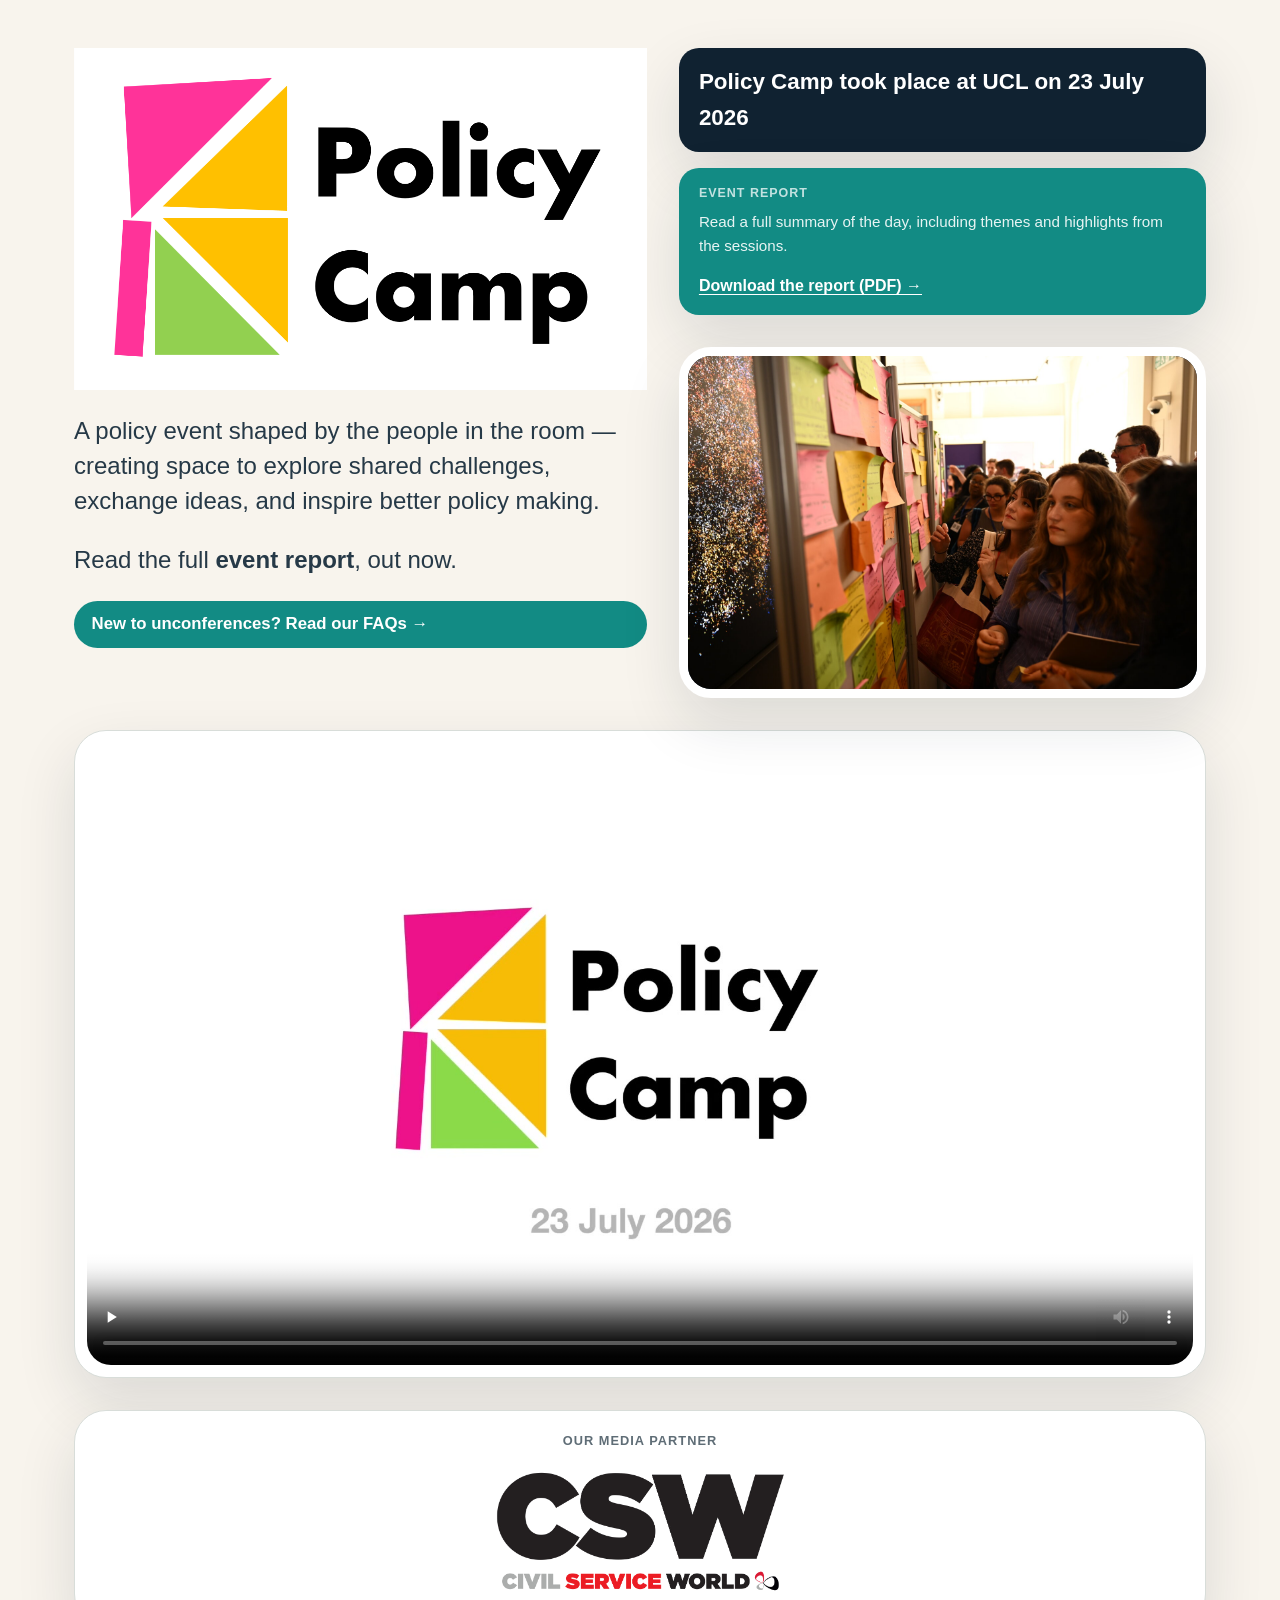
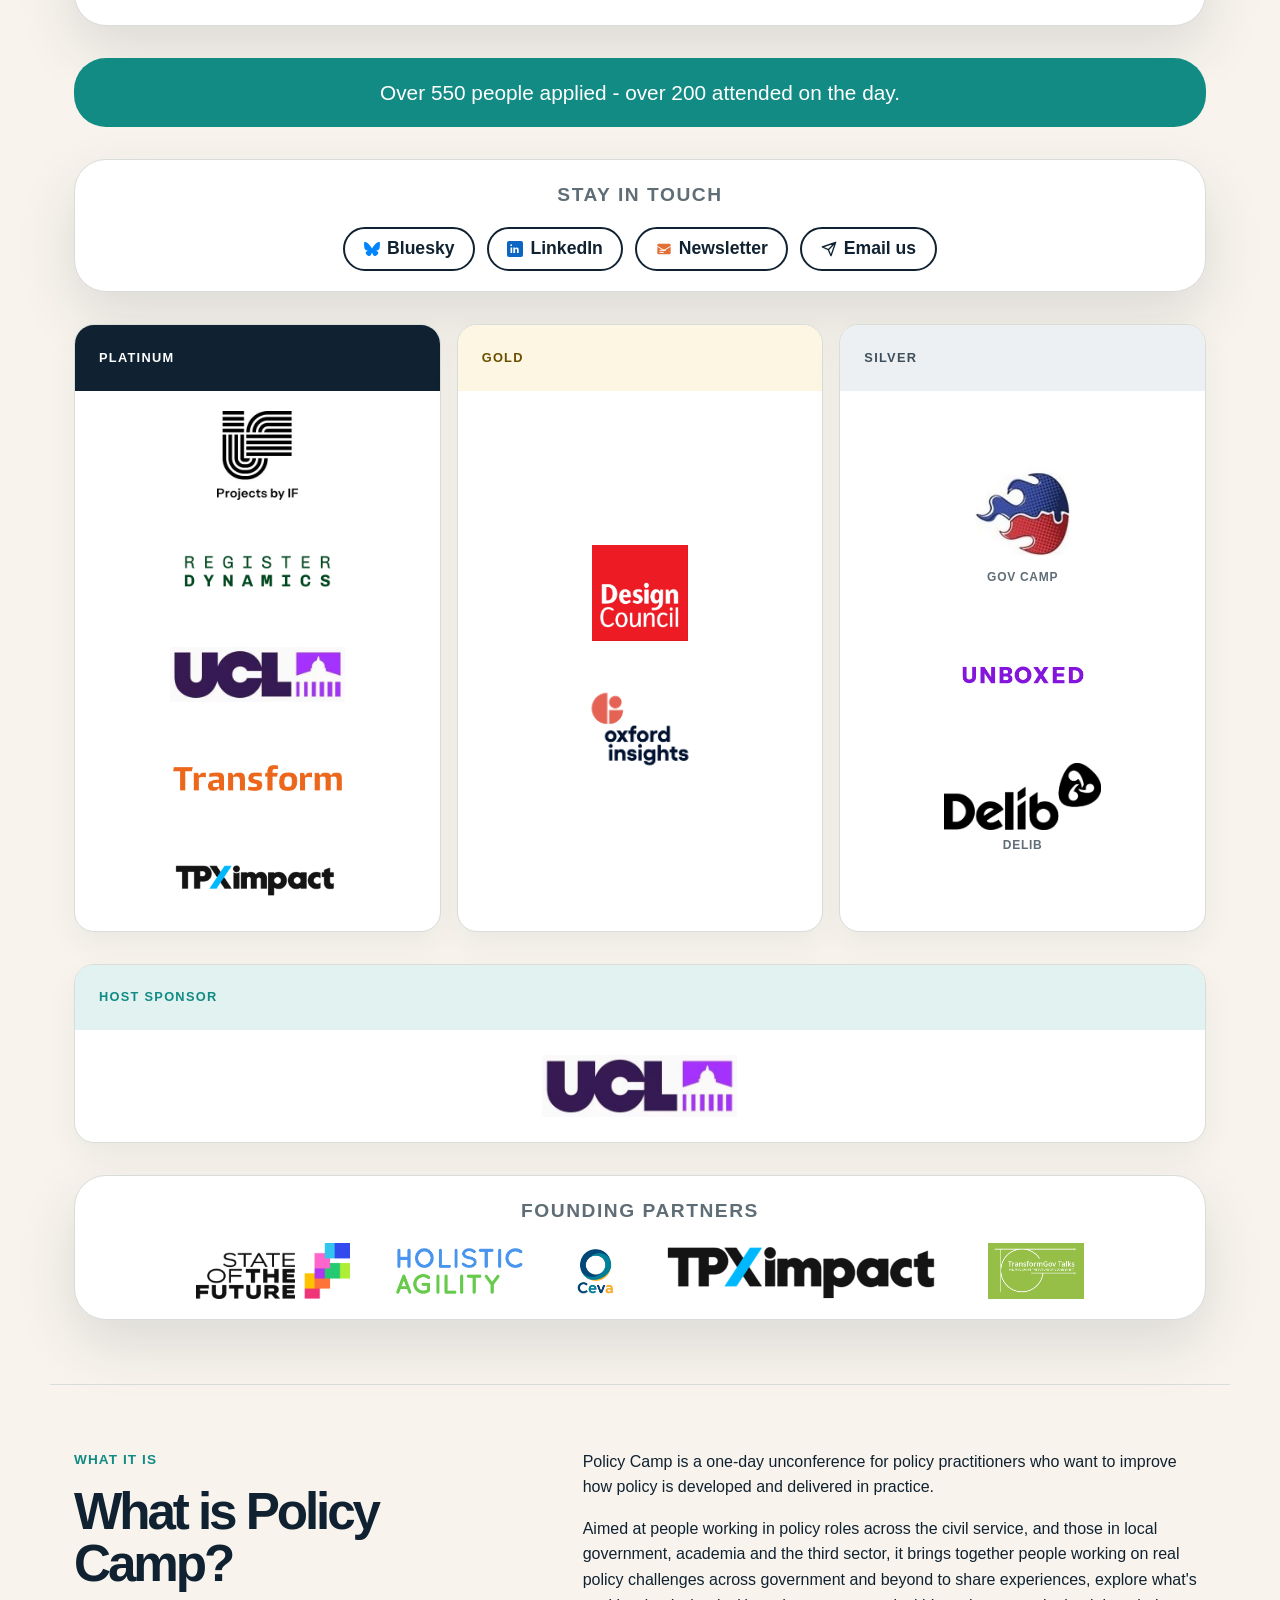
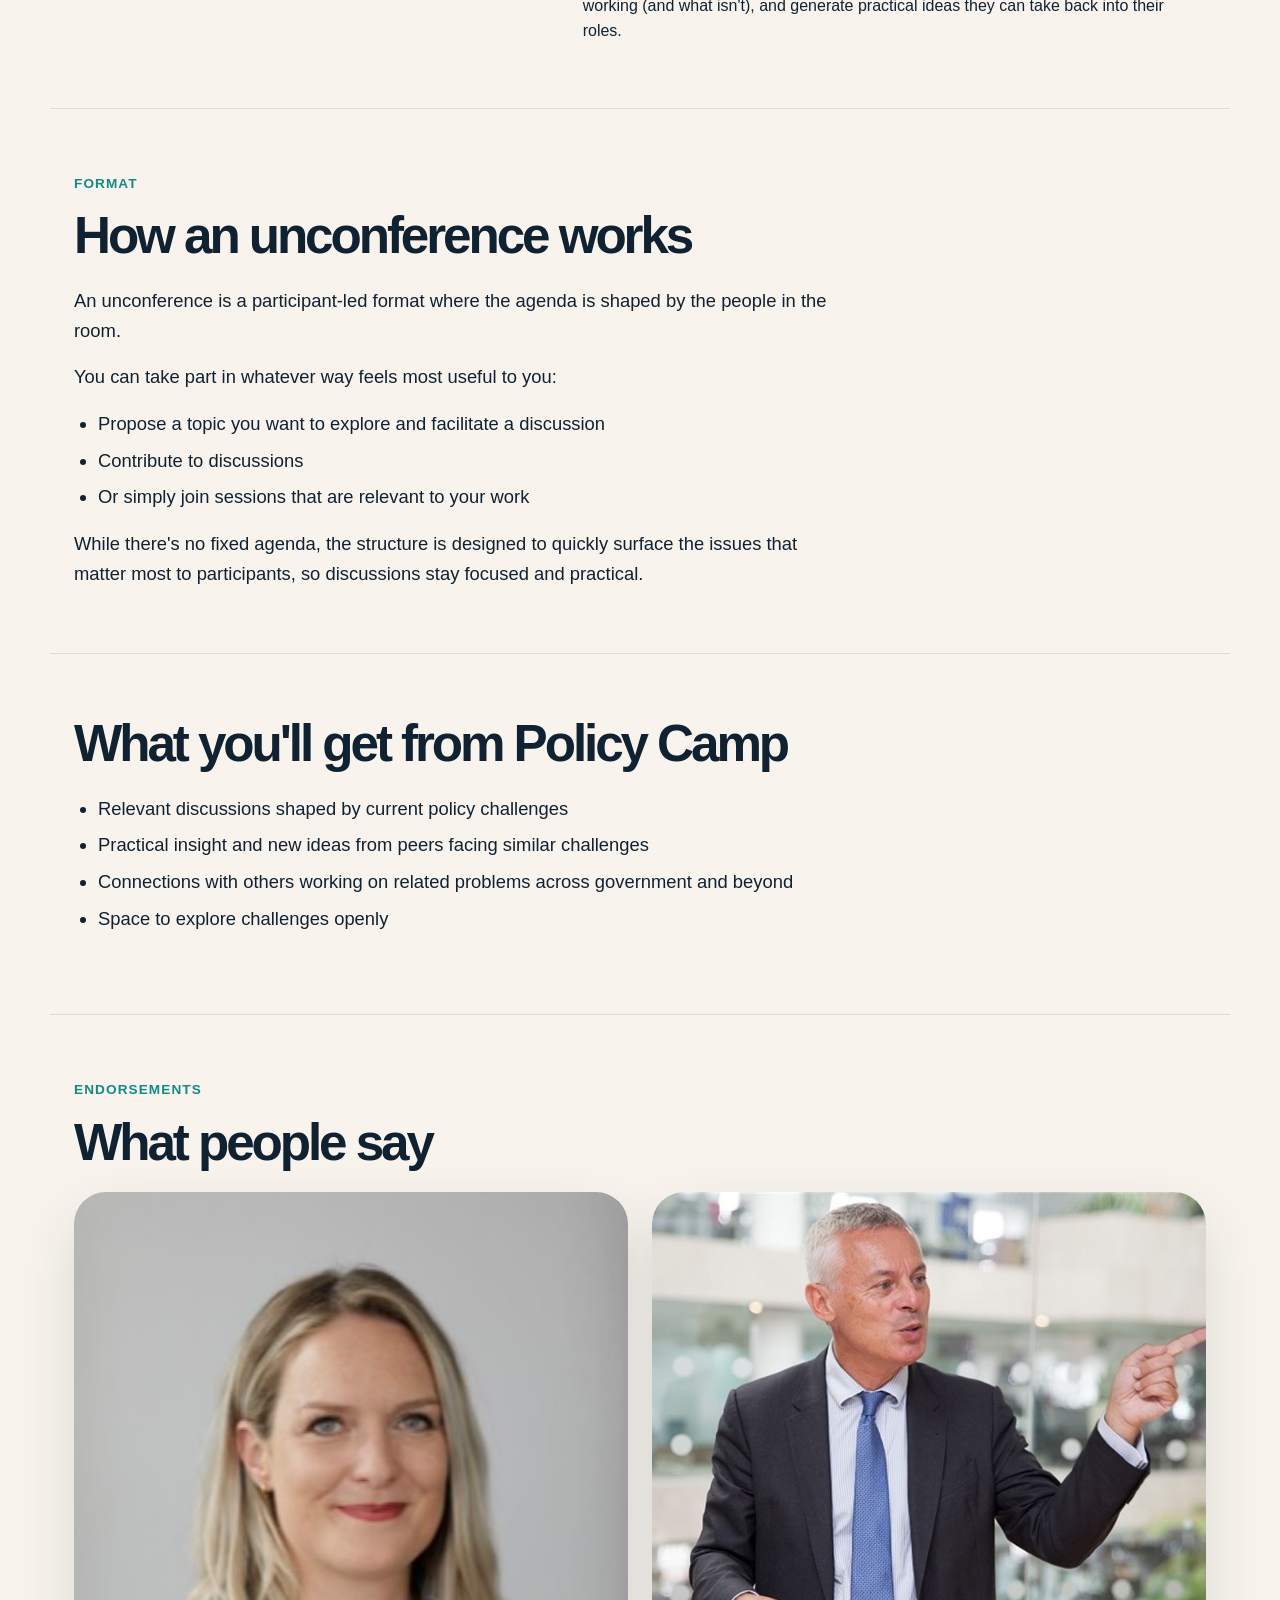
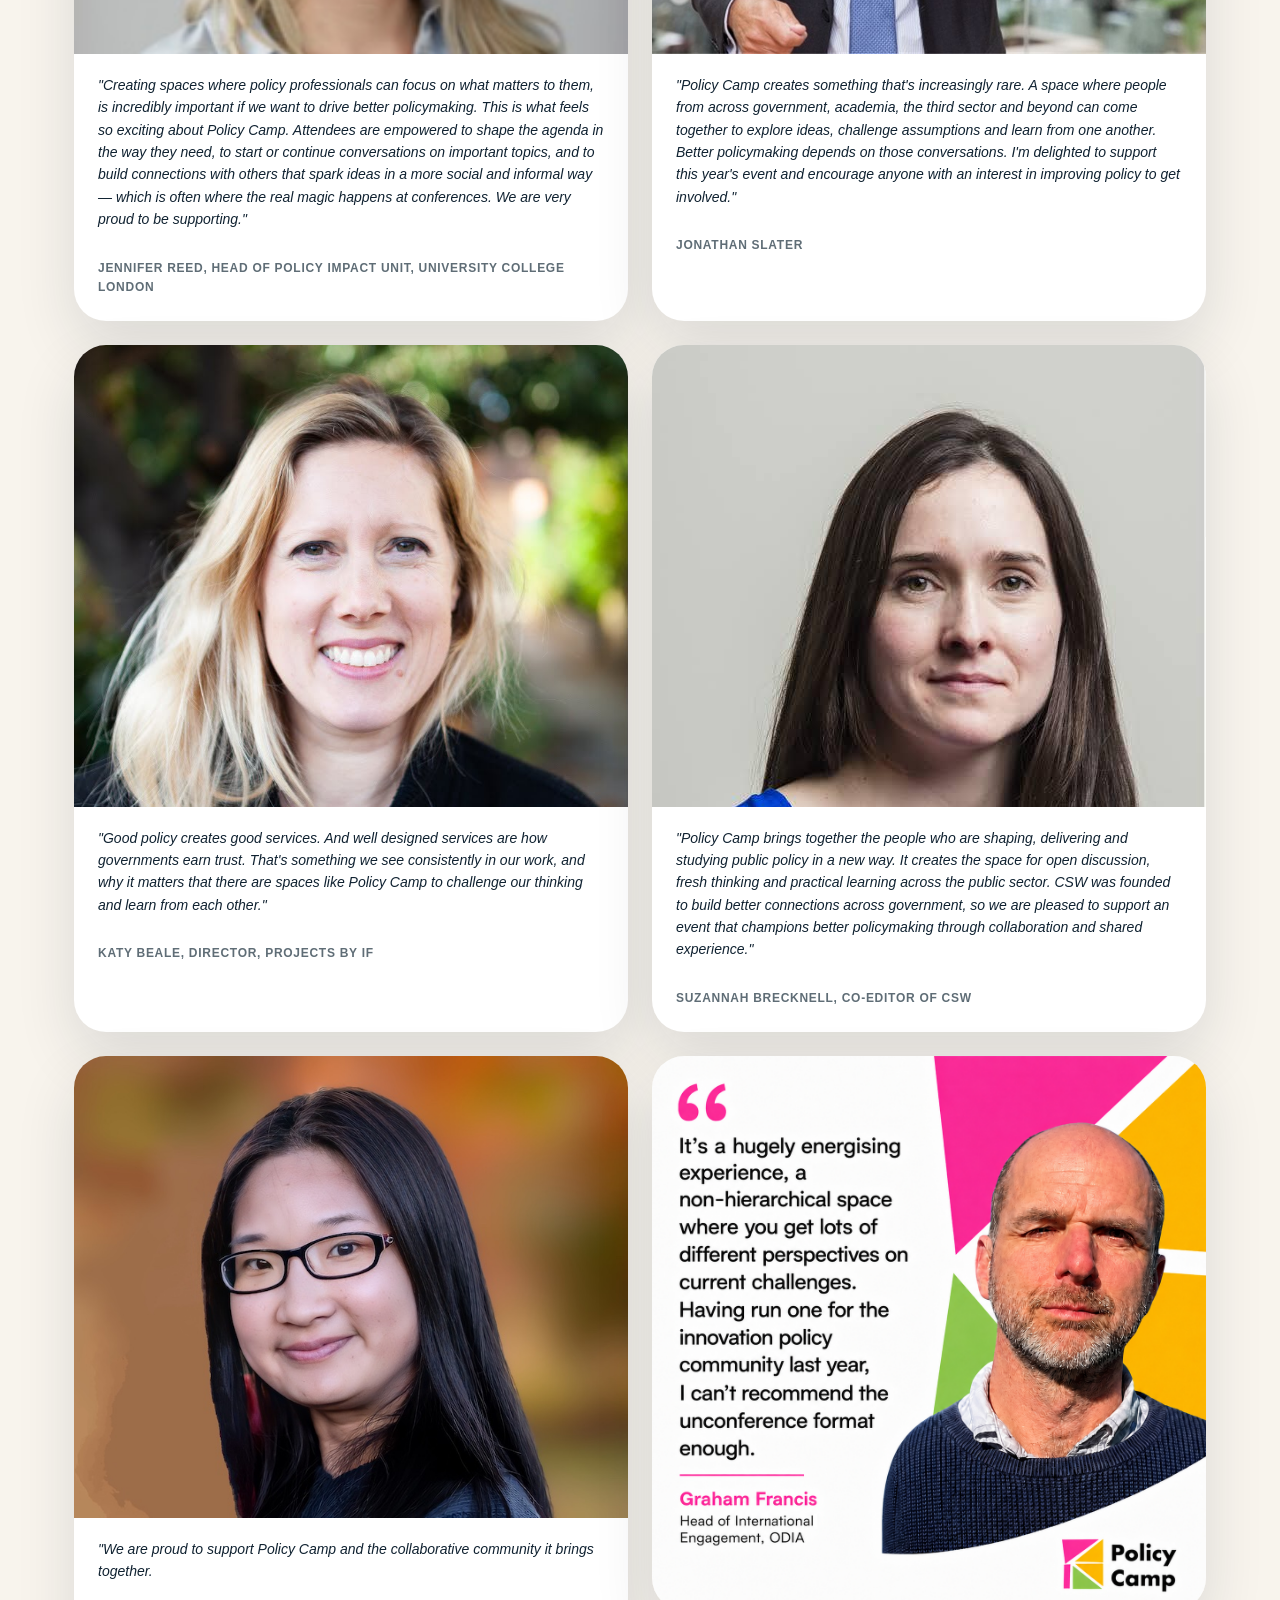
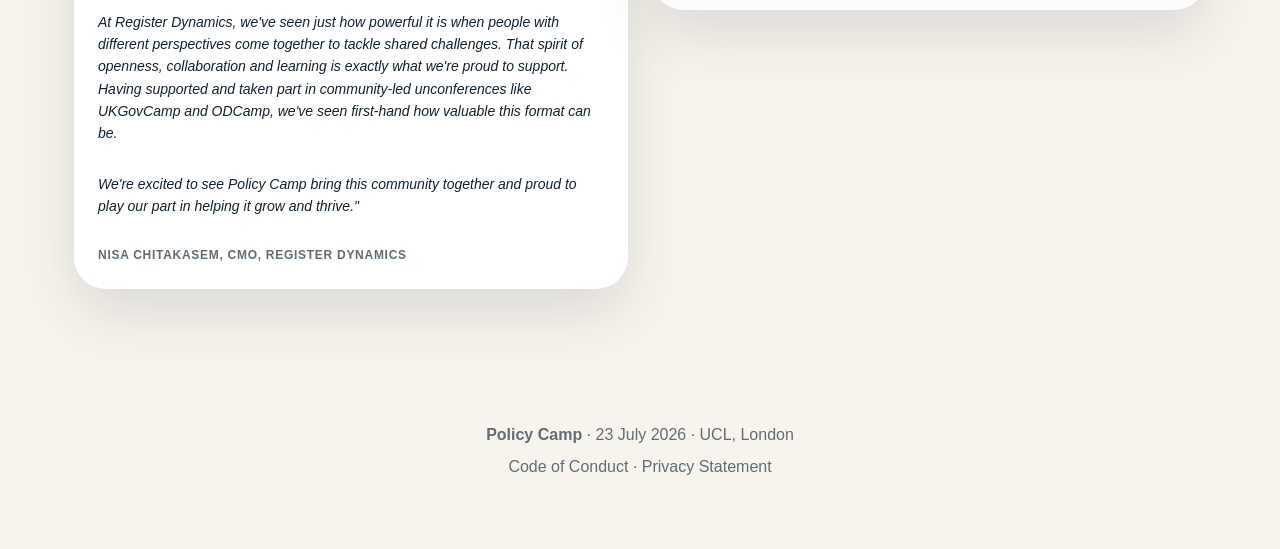
==== commit c4f05ad6: "Bold "event report" in hero intro copy Co-Authored-By: Claude Sonnet 5 <noreply@anthropic.com>" ====
--- a/index.html
+++ b/index.html
@@ -50,7 +50,7 @@
             </p>
 
             <p class="hero-intro">
-                Read the full event report, out now.
+                Read the full <strong>event report</strong>, out now.
             </p>
 
             <a href="faqs.html" class="hero-faq-prompt">New to unconferences? Read our FAQs →</a>
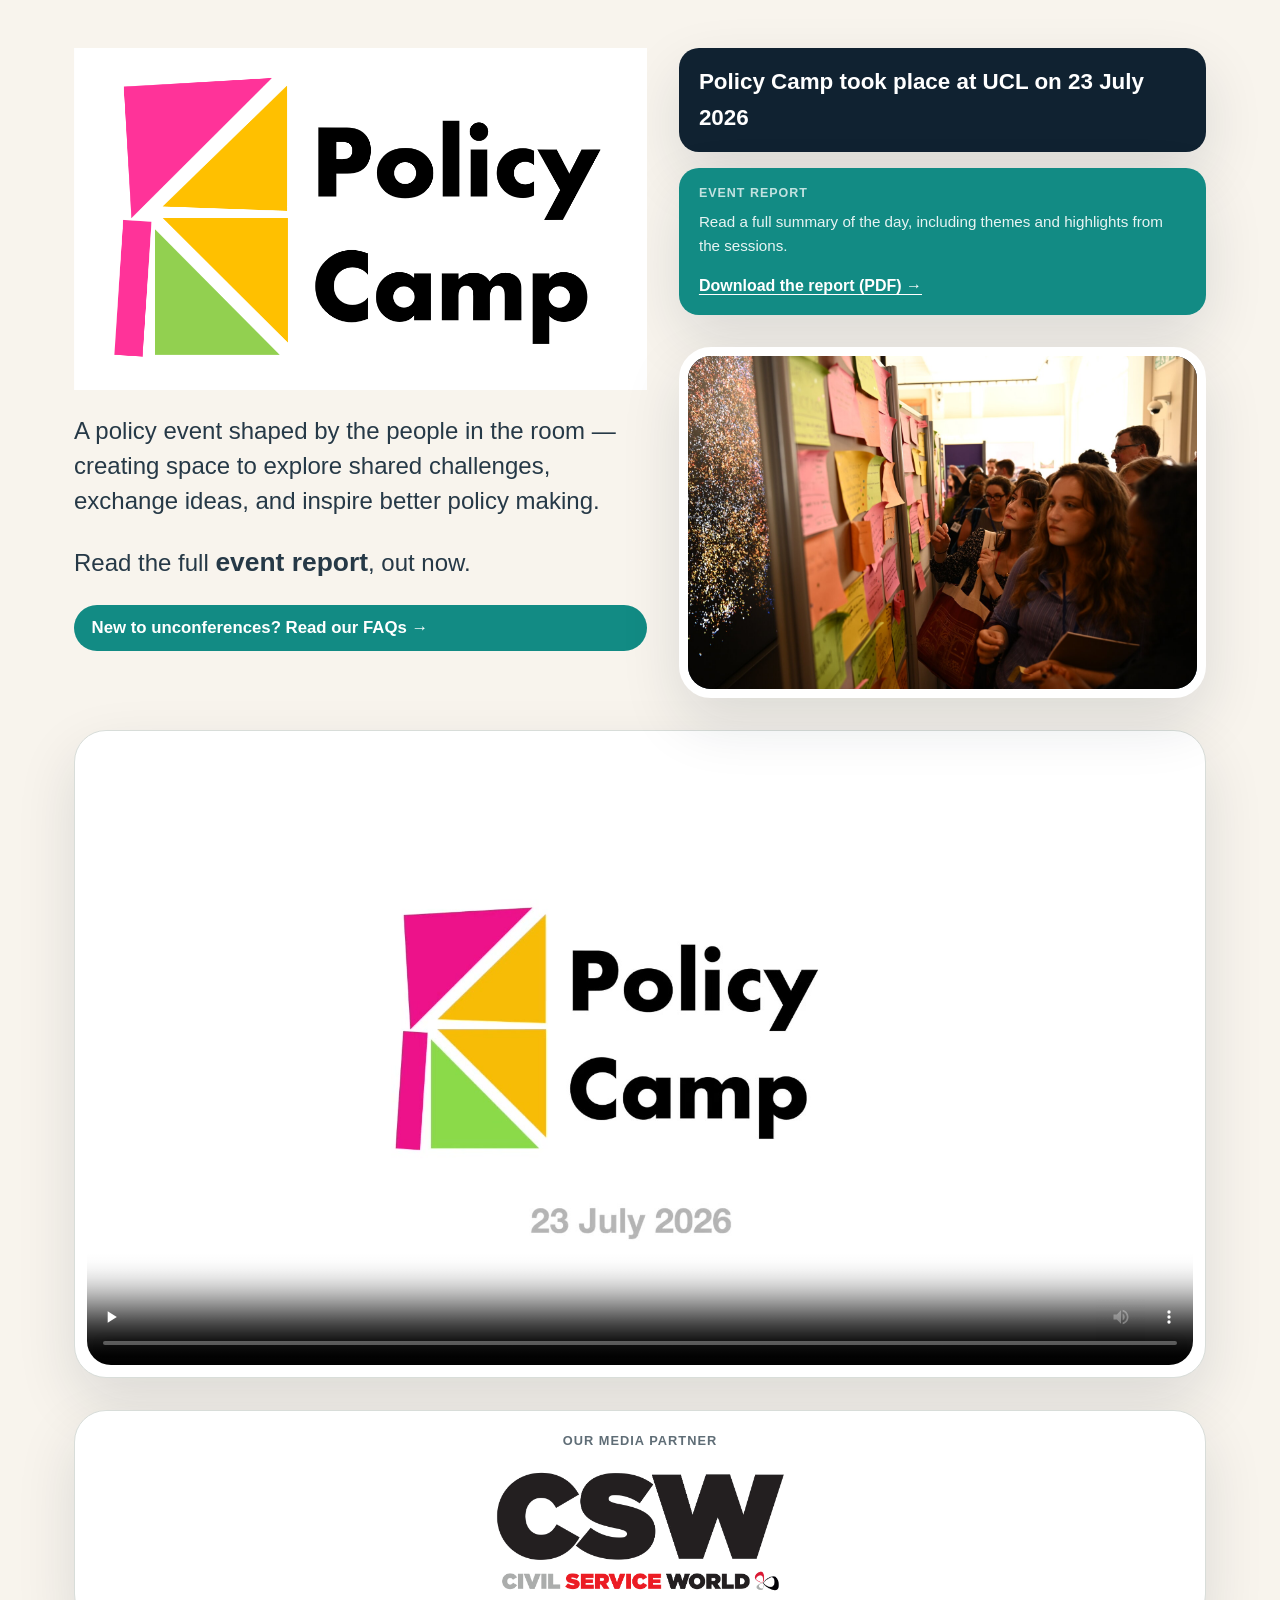
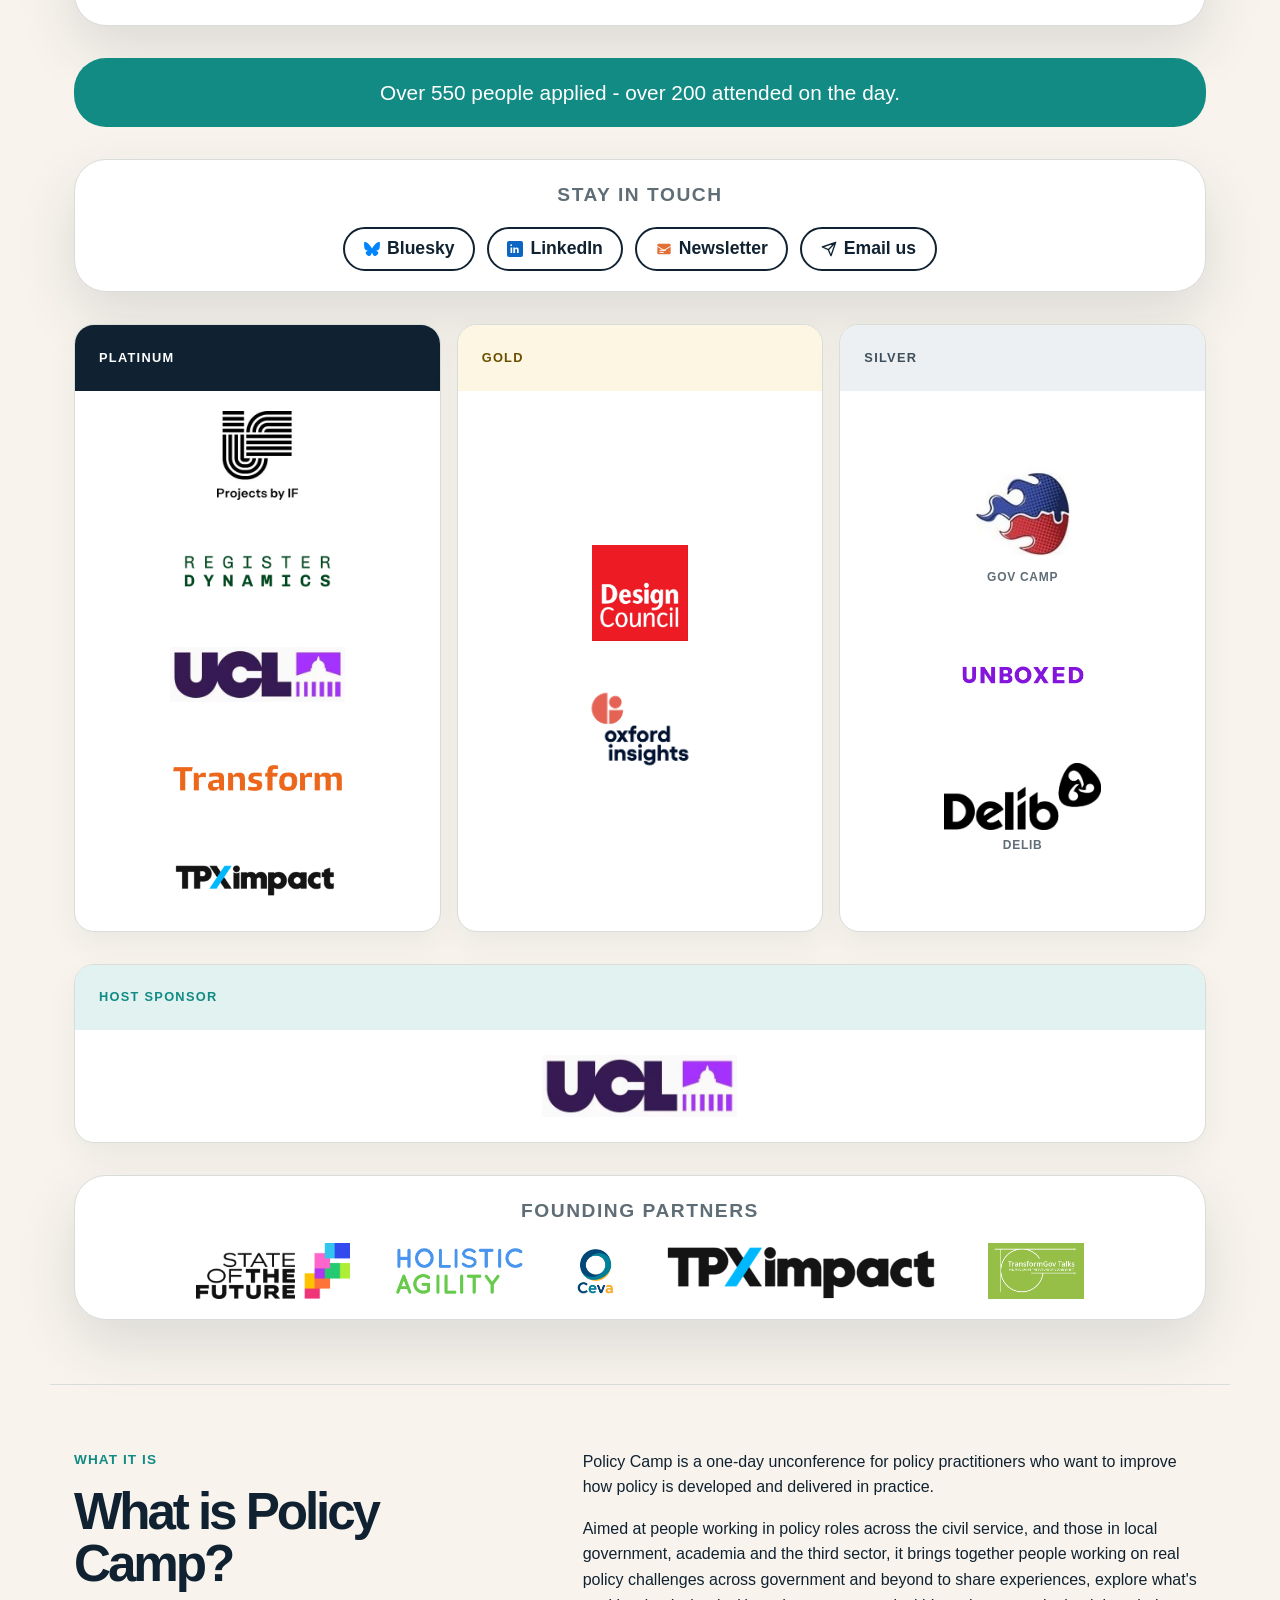
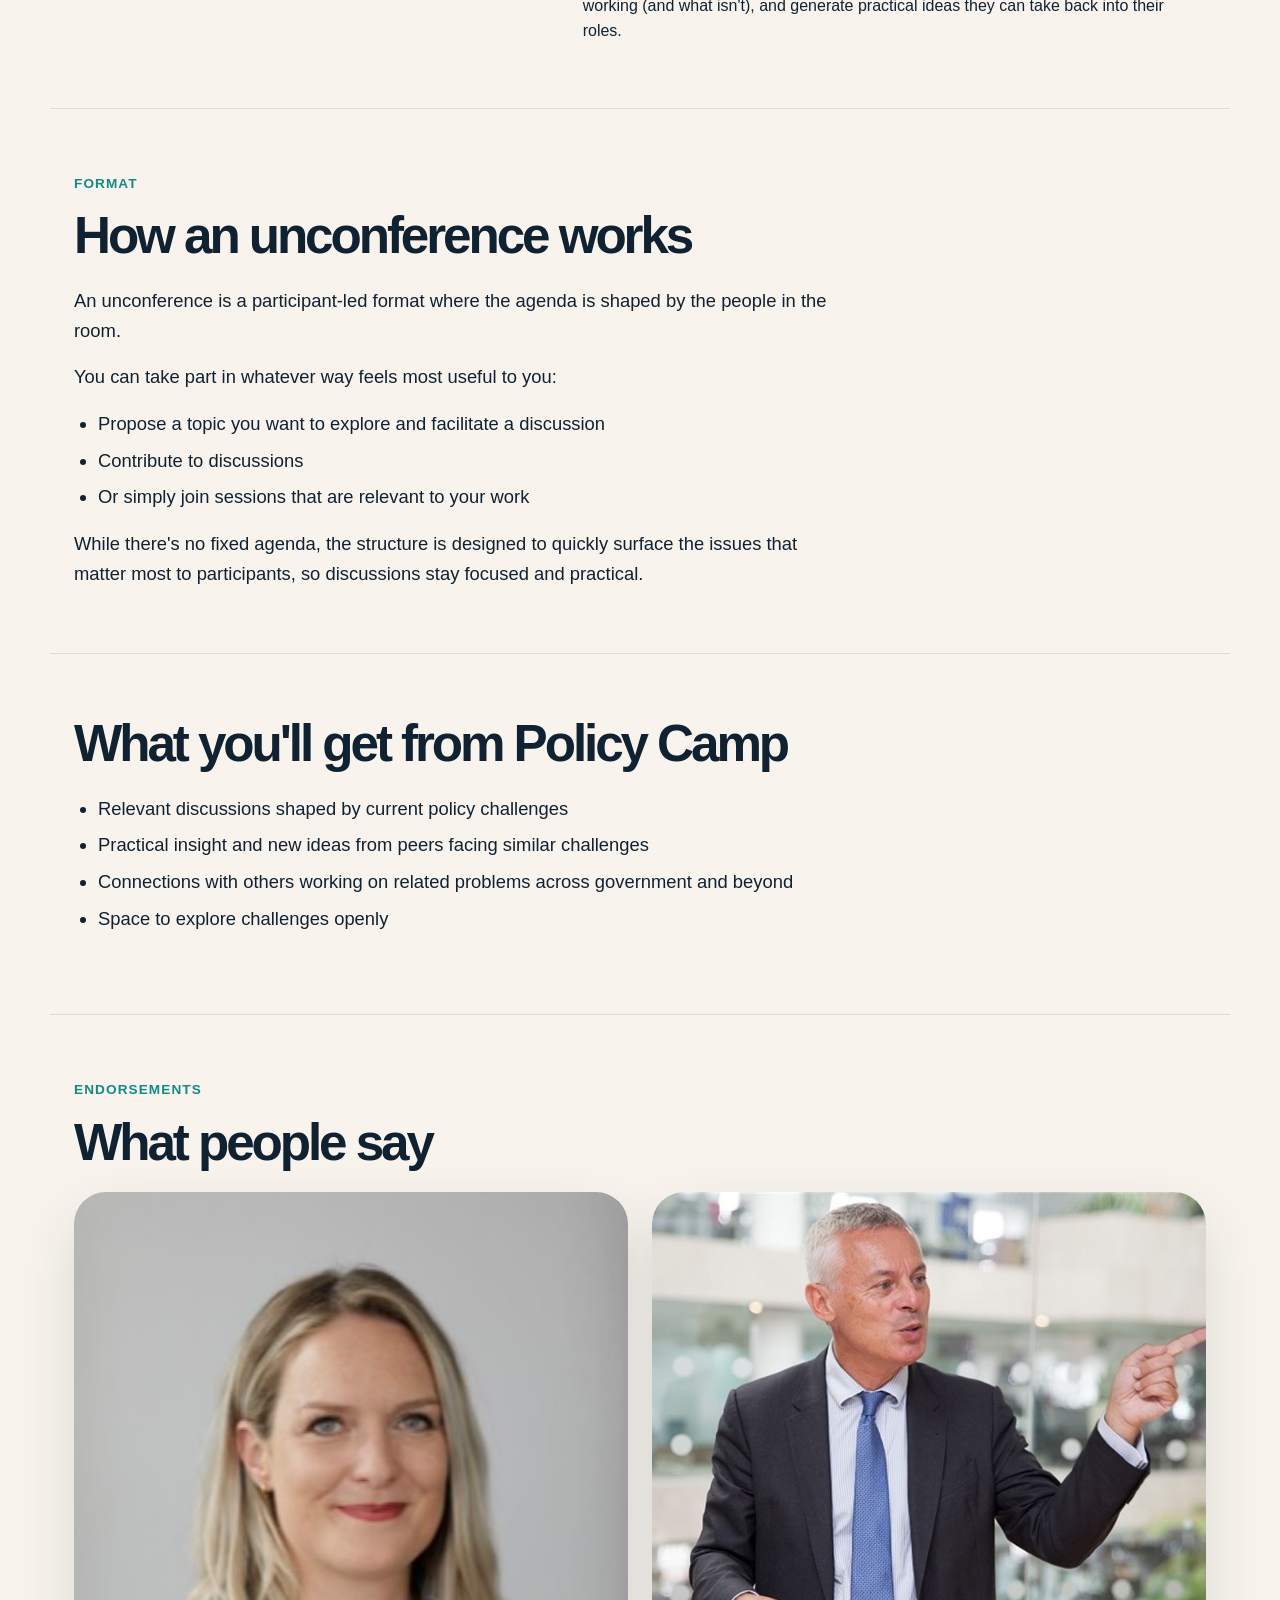
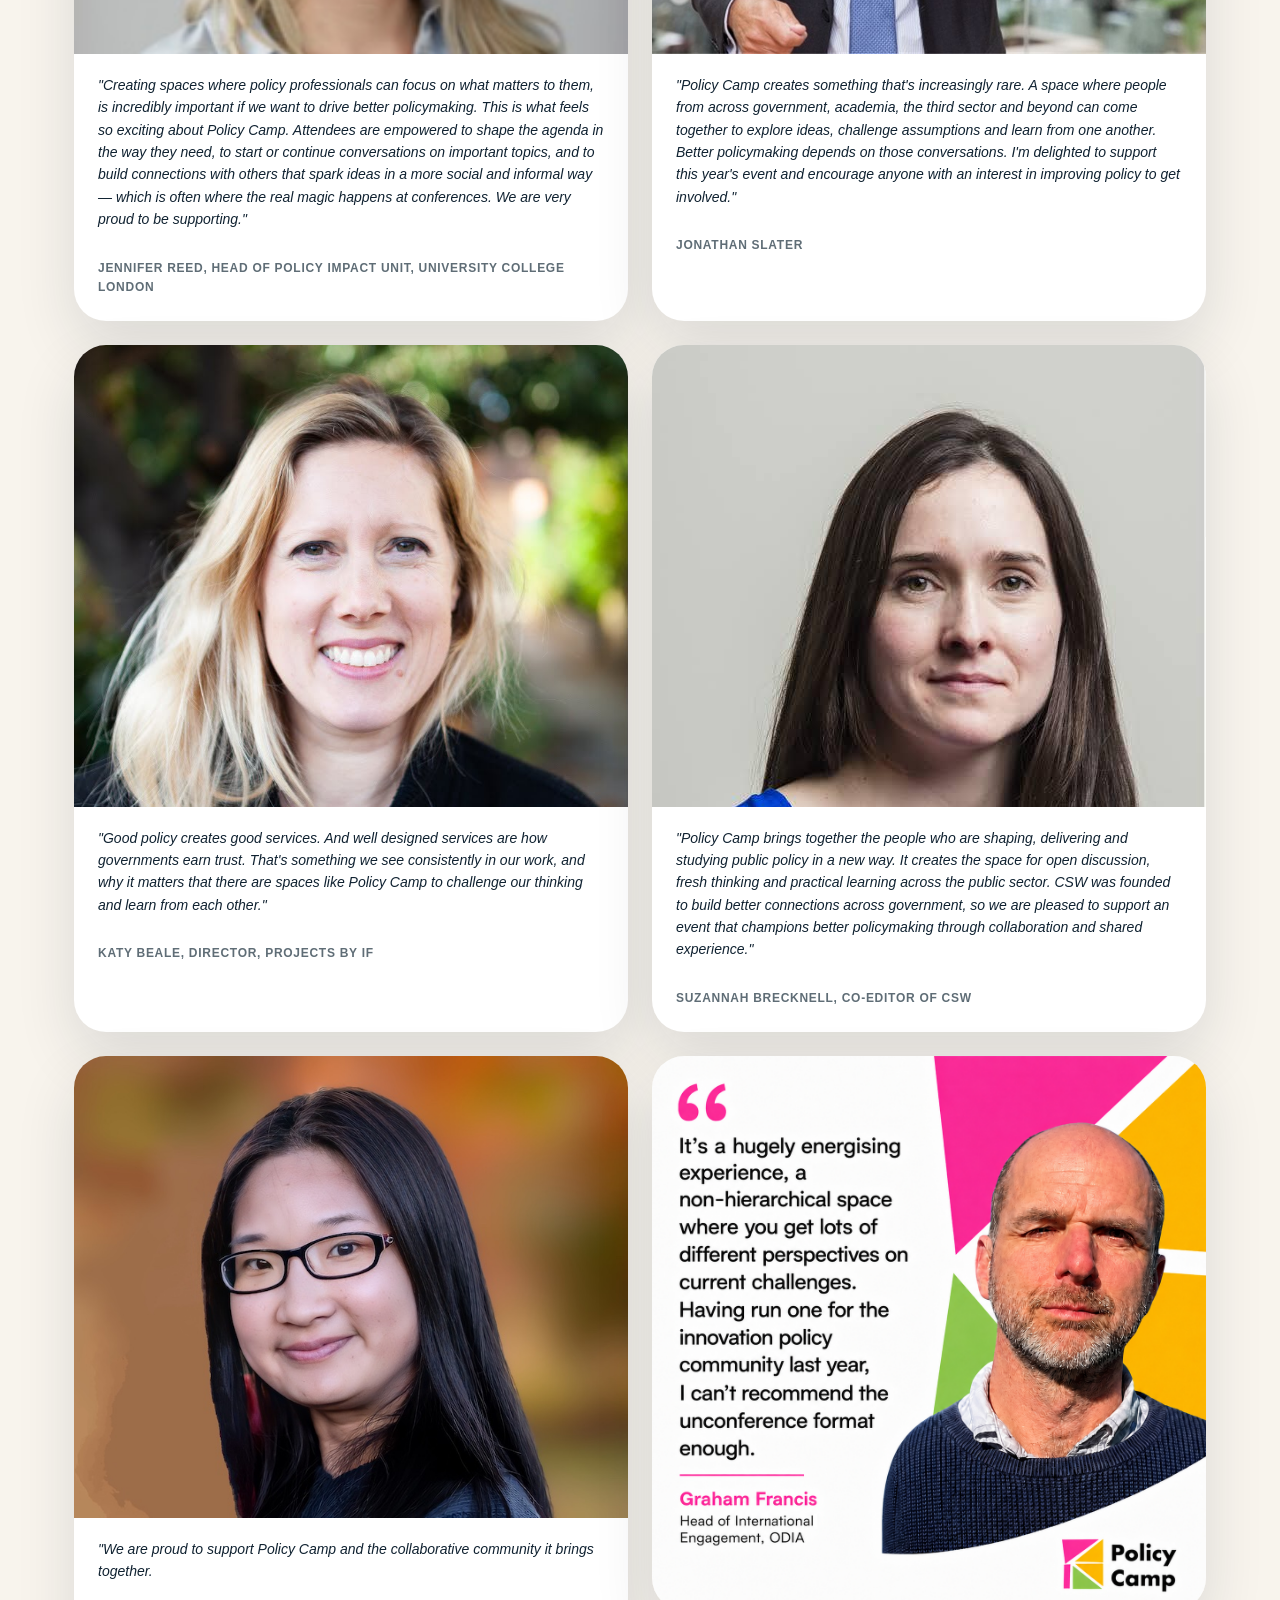
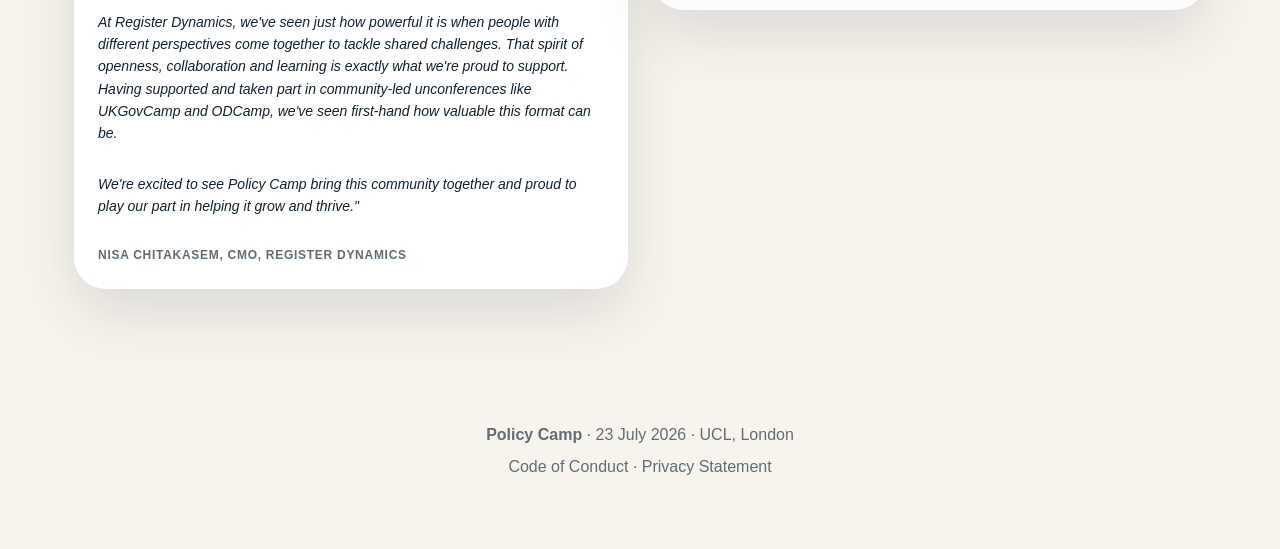
==== commit 95f0f7bf: "Make "event report" highlight slightly larger and heavier Co-Authored-By: Claude Sonnet 5 <noreply@a" ====
--- a/index.html
+++ b/index.html
@@ -16,7 +16,7 @@
     <meta property="og:url" content="https://policycamp.org.uk/">
     <meta property="og:type" content="website">
 
-    <link rel="stylesheet" href="assets/css/styles.css?v=76">
+    <link rel="stylesheet" href="assets/css/styles.css?v=77">
 
     <script defer src="assets/js/quotes.js?v=9"></script>
     <script defer src="assets/js/hero-carousel.js?v=1"></script>
@@ -50,7 +50,7 @@
             </p>
 
             <p class="hero-intro">
-                Read the full <strong>event report</strong>, out now.
+                Read the full <strong class="hero-intro-highlight">event report</strong>, out now.
             </p>
 
             <a href="faqs.html" class="hero-faq-prompt">New to unconferences? Read our FAQs →</a>
--- a/assets/css/styles.css
+++ b/assets/css/styles.css
@@ -105,6 +105,11 @@
     color: #263947;
 }
 
+.hero-intro-highlight {
+    font-weight: 900;
+    font-size: 1.1em;
+}
+
 .hero-faq-prompt {
     display: inline-block;
     background: var(--colour-teal-dark);
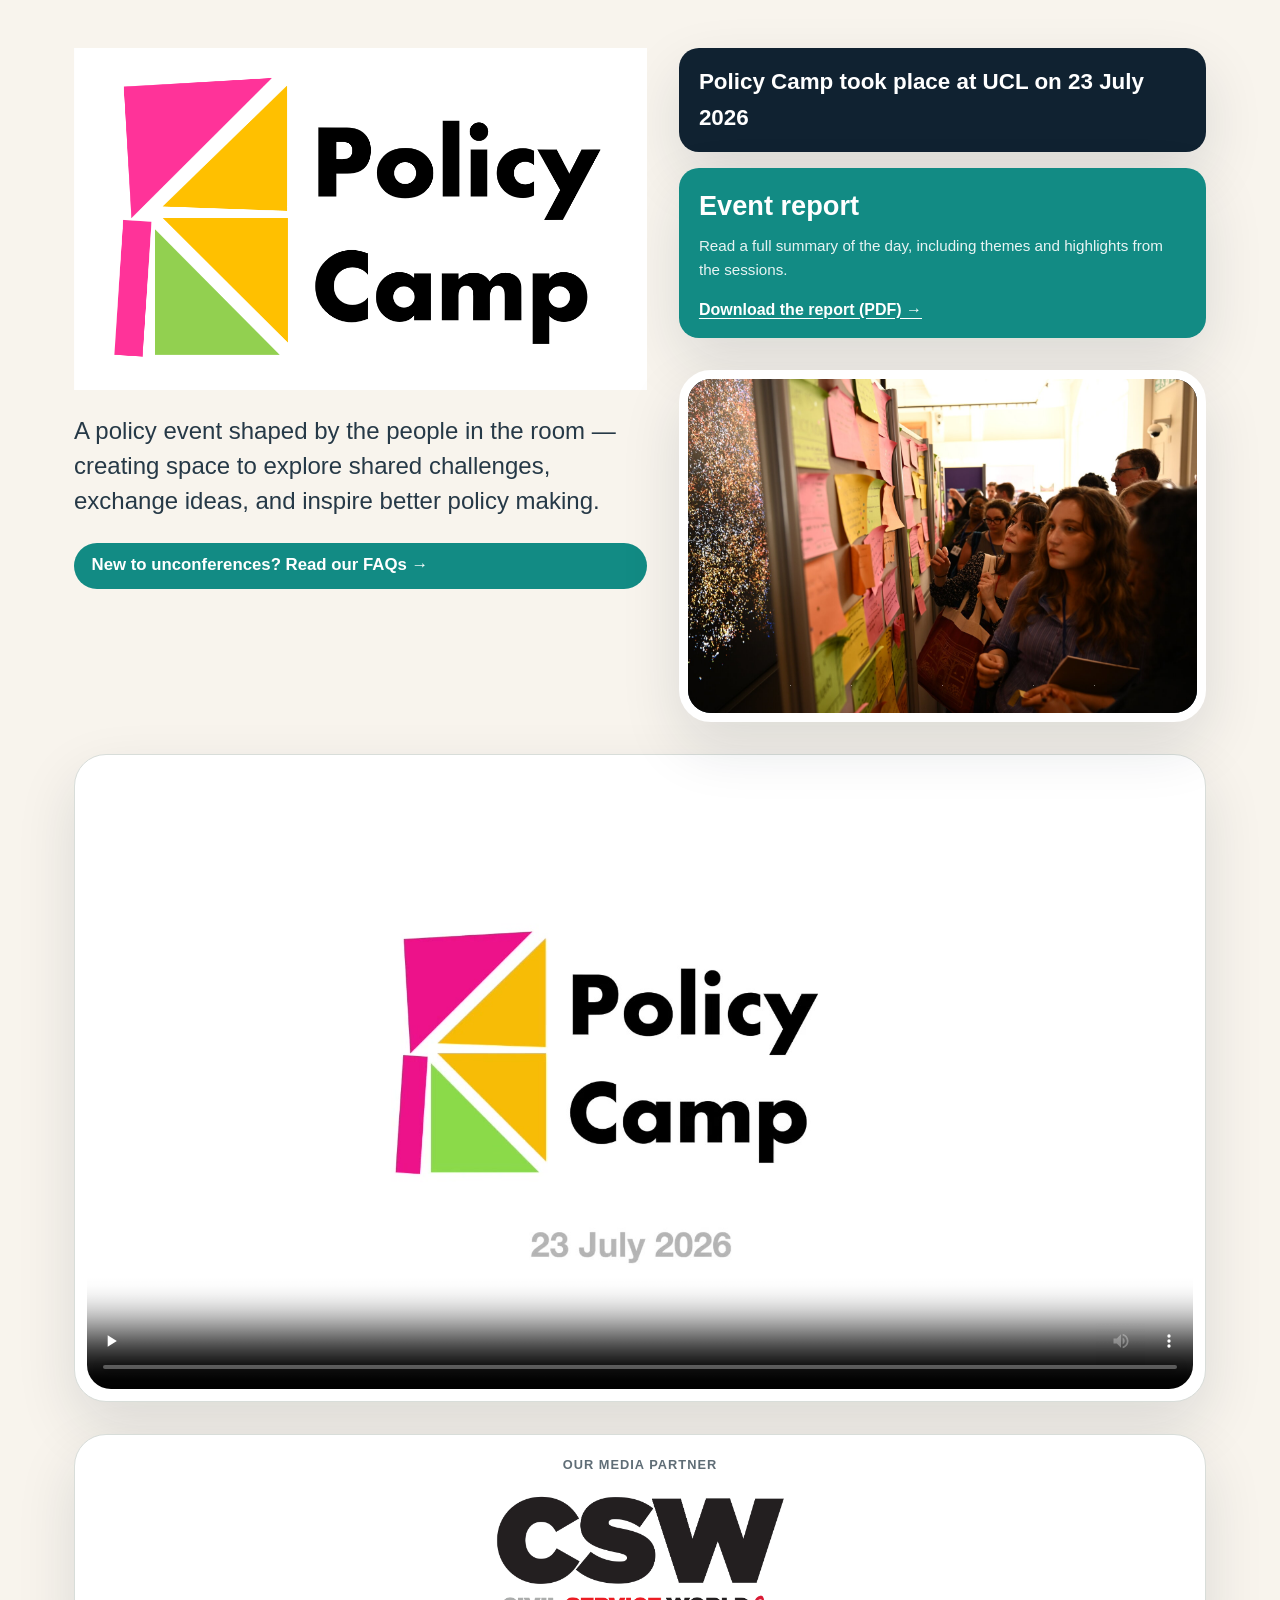
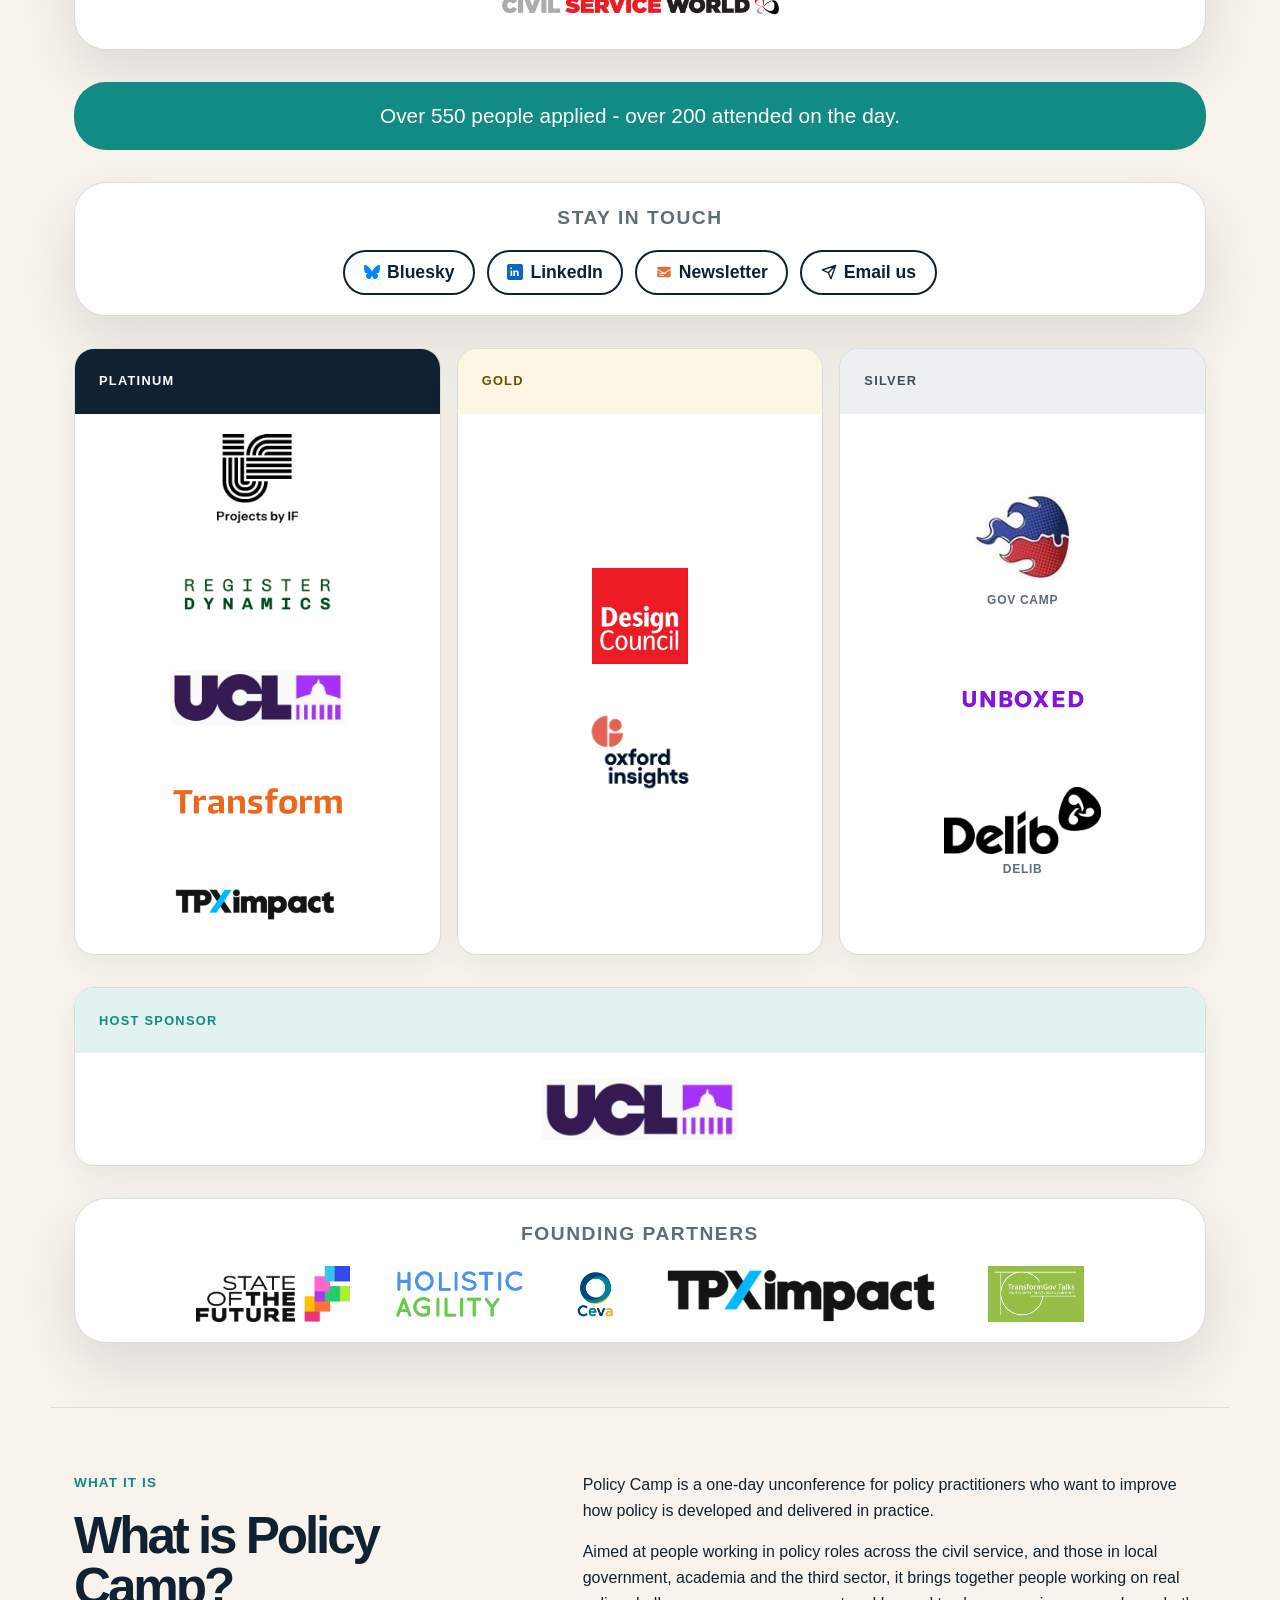
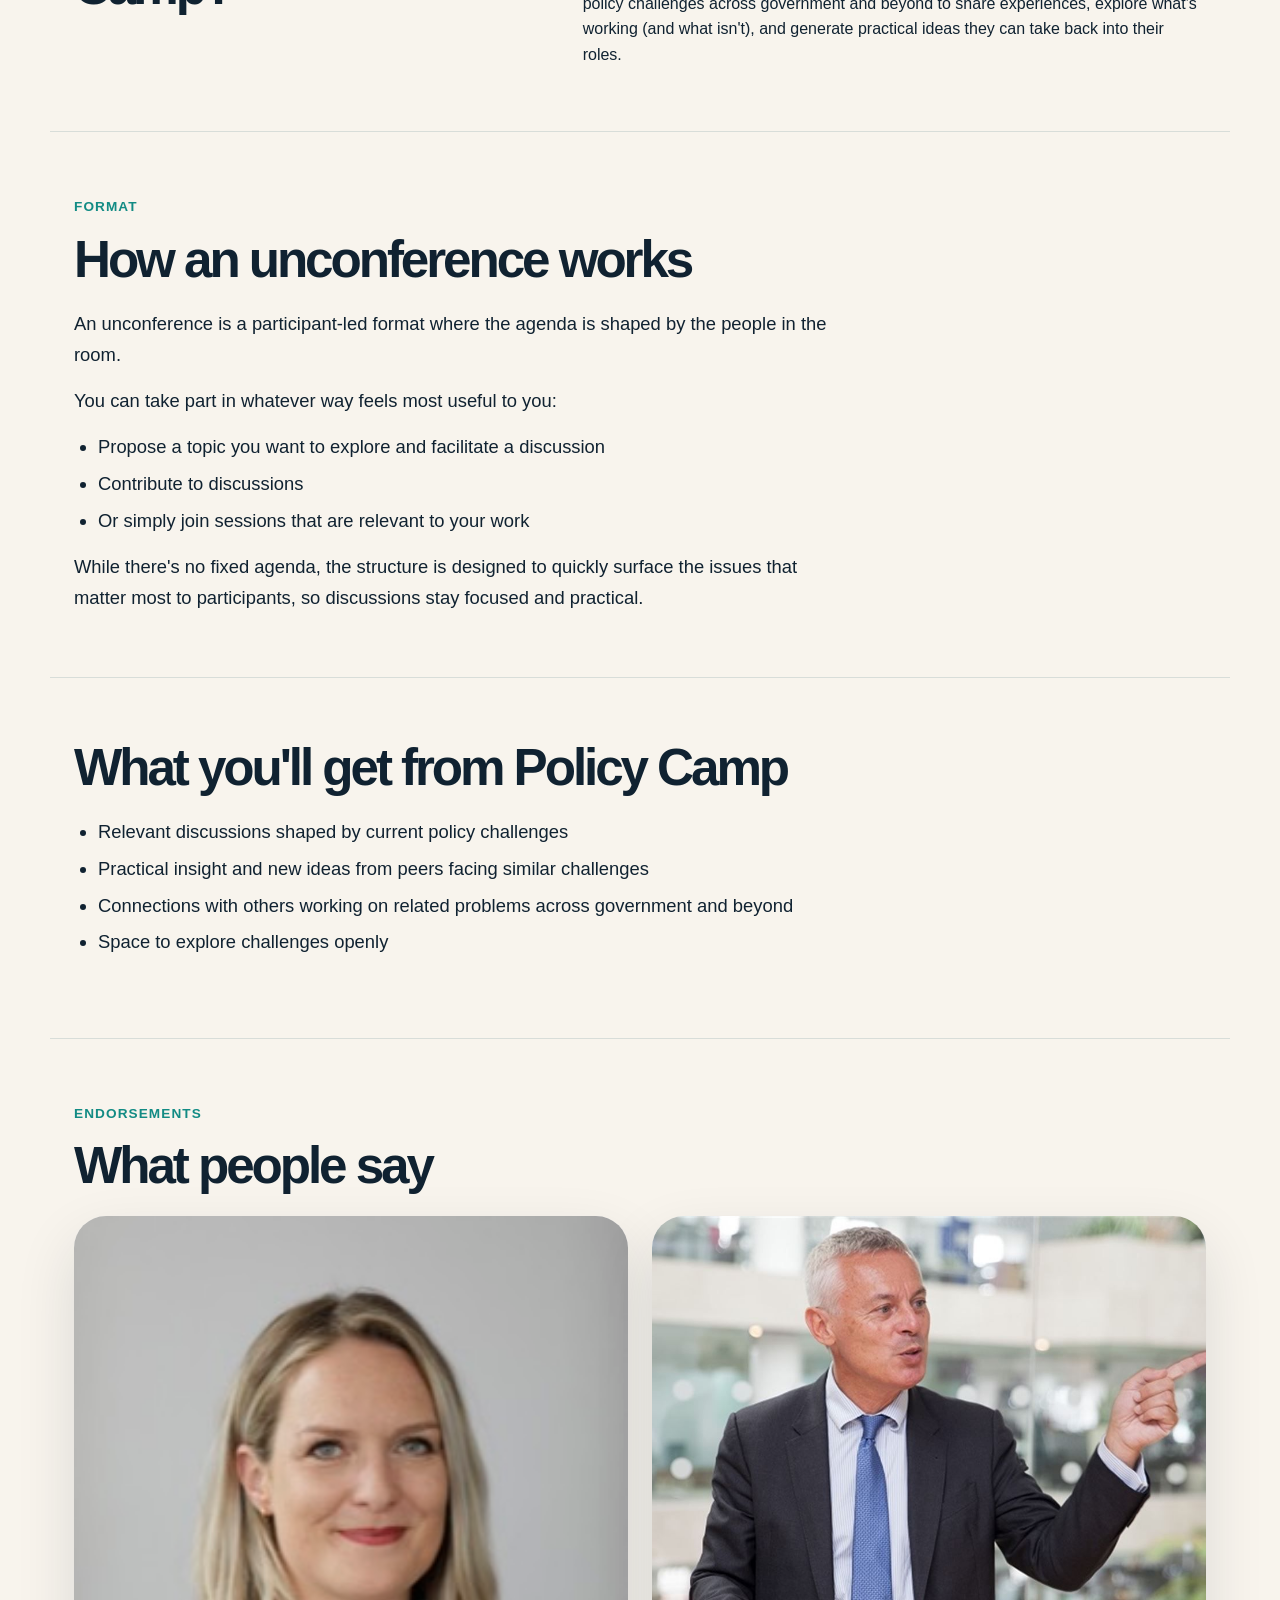
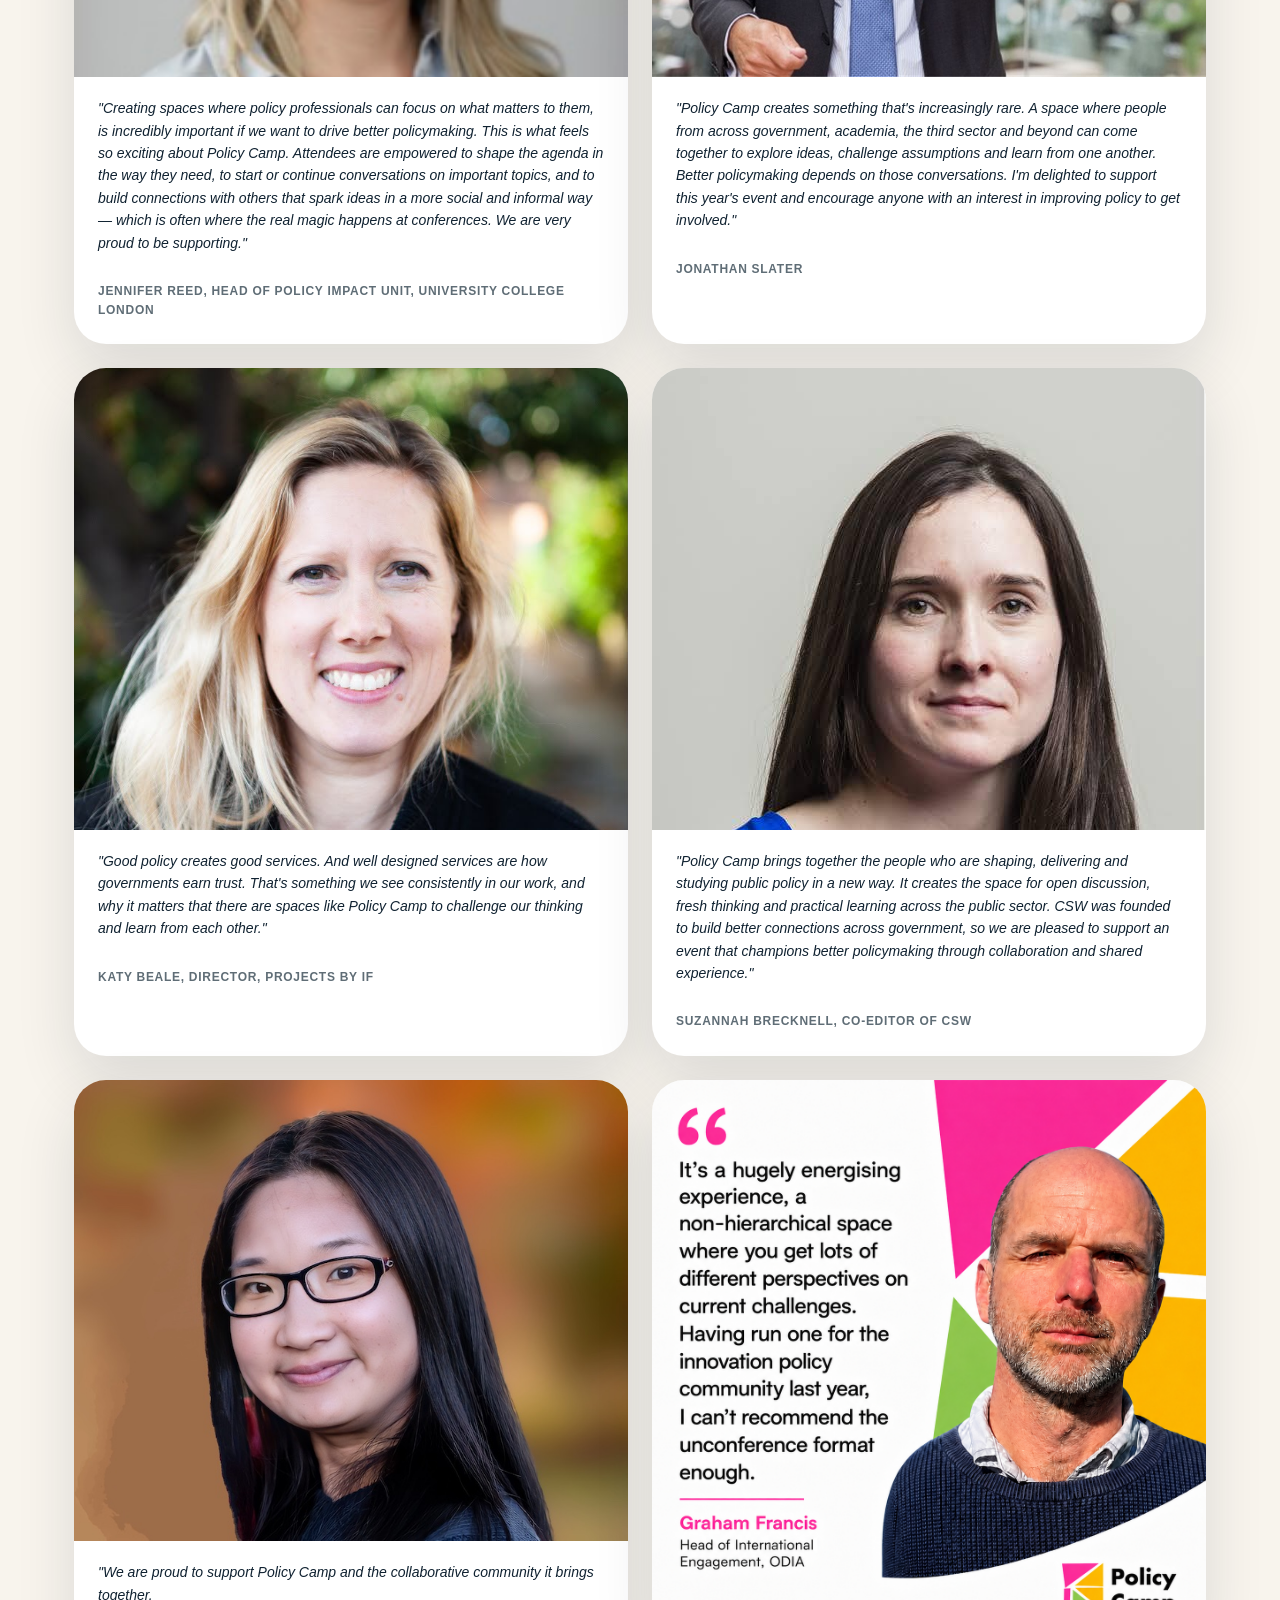
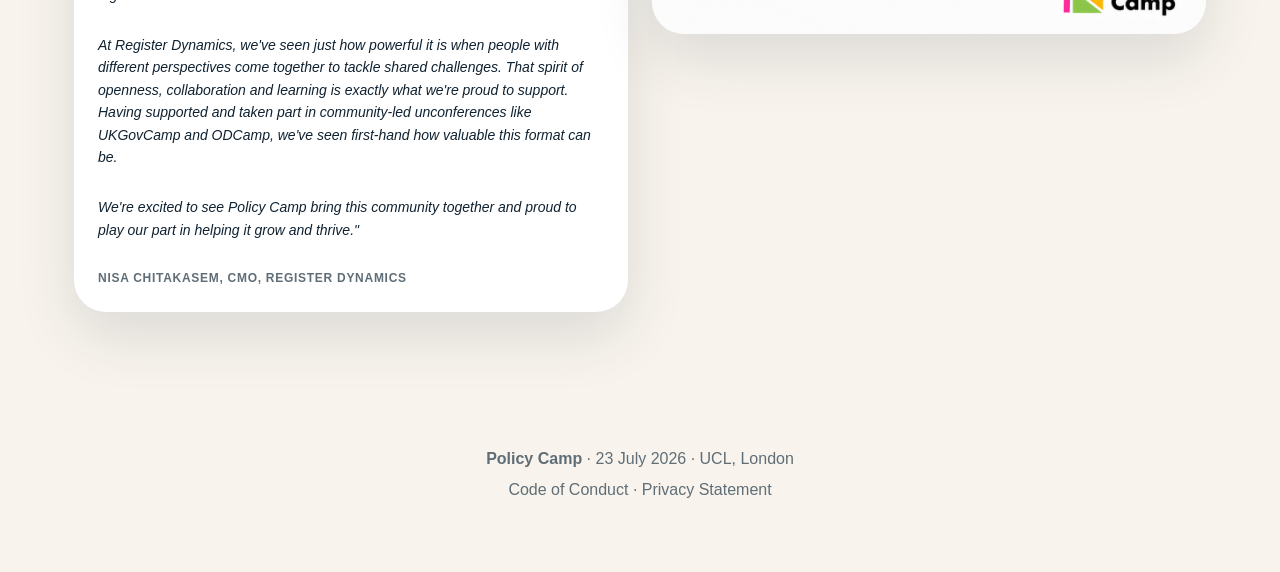
==== commit 1e7fb695: "Turn "Event report" into a proper heading, drop extra hero-intro line Undoes the hero-intro "Read th" ====
--- a/index.html
+++ b/index.html
@@ -16,7 +16,7 @@
     <meta property="og:url" content="https://policycamp.org.uk/">
     <meta property="og:type" content="website">
 
-    <link rel="stylesheet" href="assets/css/styles.css?v=77">
+    <link rel="stylesheet" href="assets/css/styles.css?v=78">
 
     <script defer src="assets/js/quotes.js?v=9"></script>
     <script defer src="assets/js/hero-carousel.js?v=1"></script>
@@ -33,7 +33,7 @@
             </div>
 
             <div class="hero-report">
-                <p class="hero-report-eyebrow">Event report</p>
+                <h3 class="hero-report-heading">Event report</h3>
                 <p>Read a full summary of the day, including themes and highlights from the sessions.</p>
                 <a href="event-report.pdf" class="hero-report-link" target="_blank" rel="noopener">Download the report (PDF) →</a>
             </div>
@@ -47,10 +47,6 @@
 
             <p class="hero-intro">
                 A policy event shaped by the people in the room — creating space to explore shared challenges, exchange ideas, and inspire better policy making.
-            </p>
-
-            <p class="hero-intro">
-                Read the full <strong class="hero-intro-highlight">event report</strong>, out now.
             </p>
 
             <a href="faqs.html" class="hero-faq-prompt">New to unconferences? Read our FAQs →</a>
--- a/assets/css/styles.css
+++ b/assets/css/styles.css
@@ -105,11 +105,6 @@
     color: #263947;
 }
 
-.hero-intro-highlight {
-    font-weight: 900;
-    font-size: 1.1em;
-}
-
 .hero-faq-prompt {
     display: inline-block;
     background: var(--colour-teal-dark);
@@ -371,16 +366,13 @@
     box-shadow: var(--shadow-soft);
 }
 
-.hero-report-eyebrow {
-    margin: 0;
-    text-transform: uppercase;
-    letter-spacing: 0.08em;
-    font-size: 0.78rem;
-    font-weight: 700;
-    color: rgba(255, 255, 255, 0.75);
-}
-
-.hero-report p:not(.hero-report-eyebrow) {
+.hero-report-heading {
+    margin: 0;
+    font-size: clamp(1.3rem, 2.5vw, 1.7rem);
+    font-weight: 900;
+}
+
+.hero-report p {
     margin: 0.4rem 0 0.9rem;
     font-size: 0.95rem;
     color: rgba(255, 255, 255, 0.9);
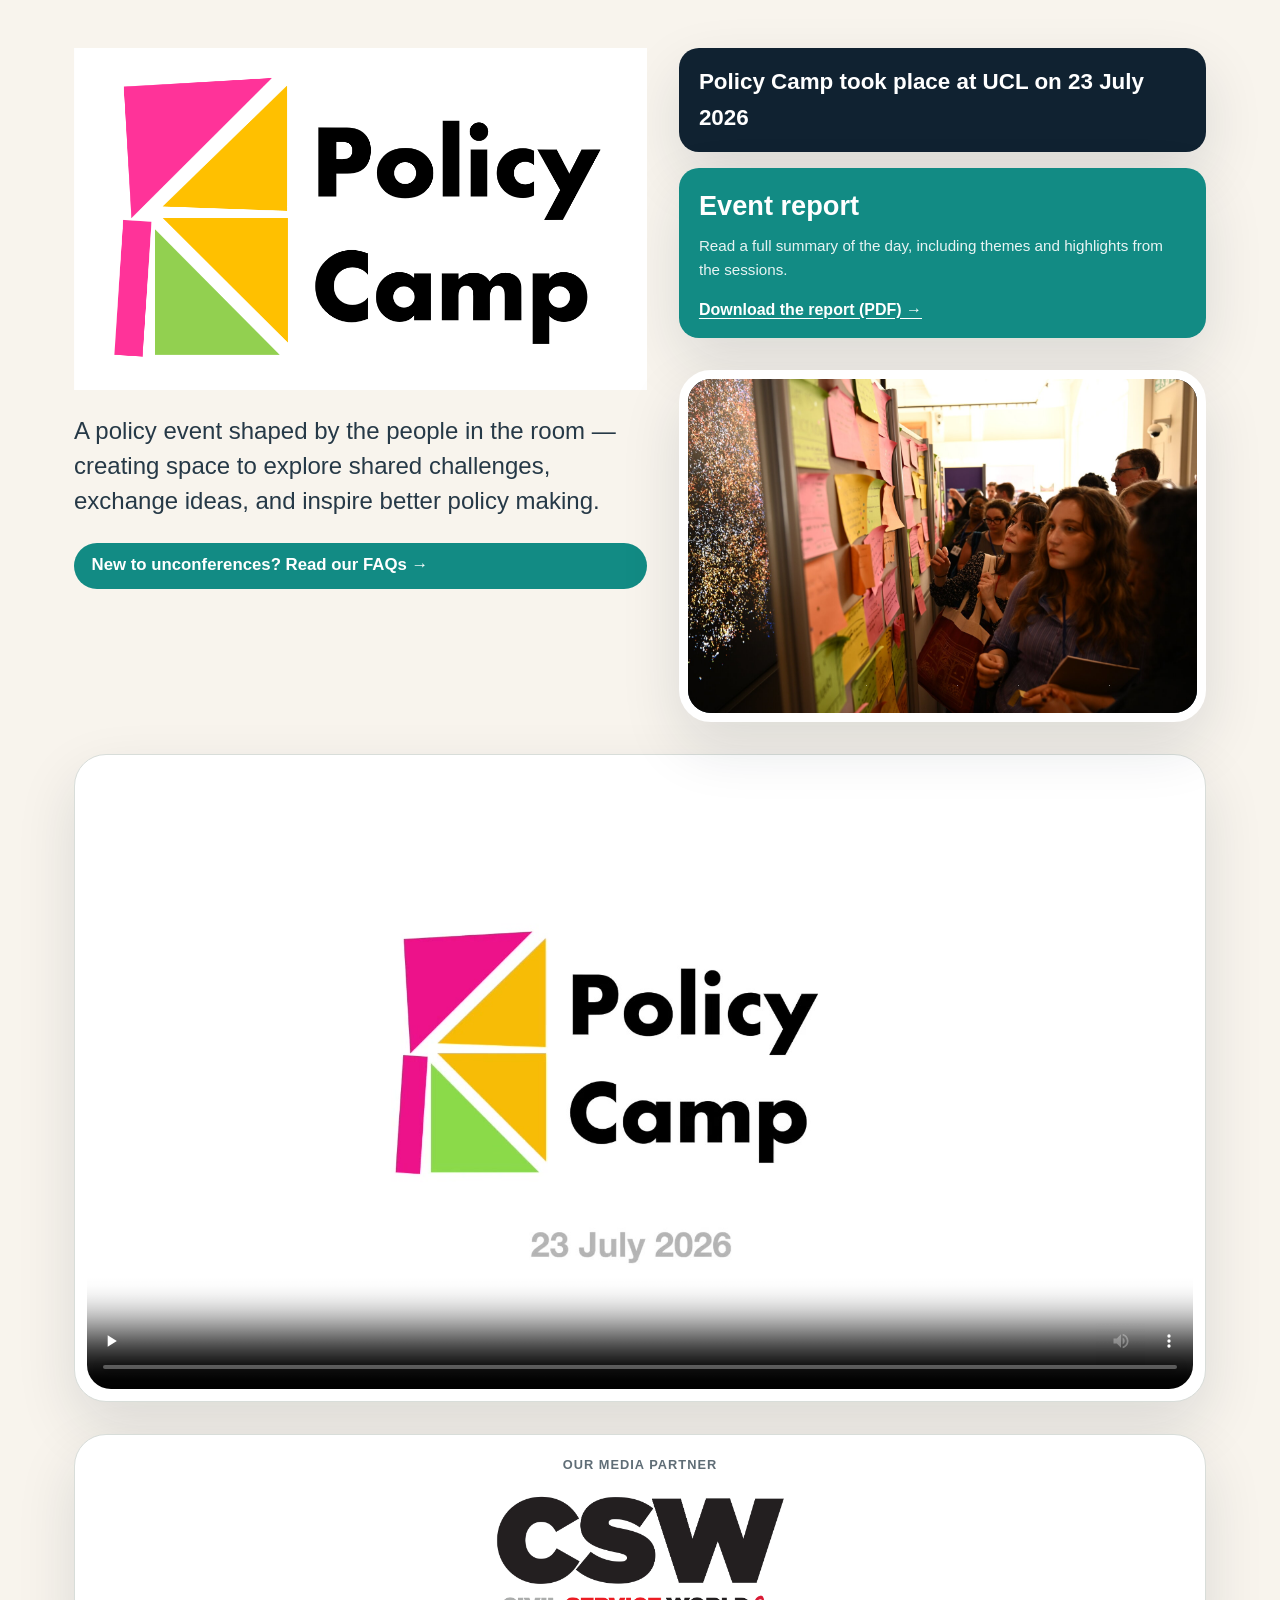
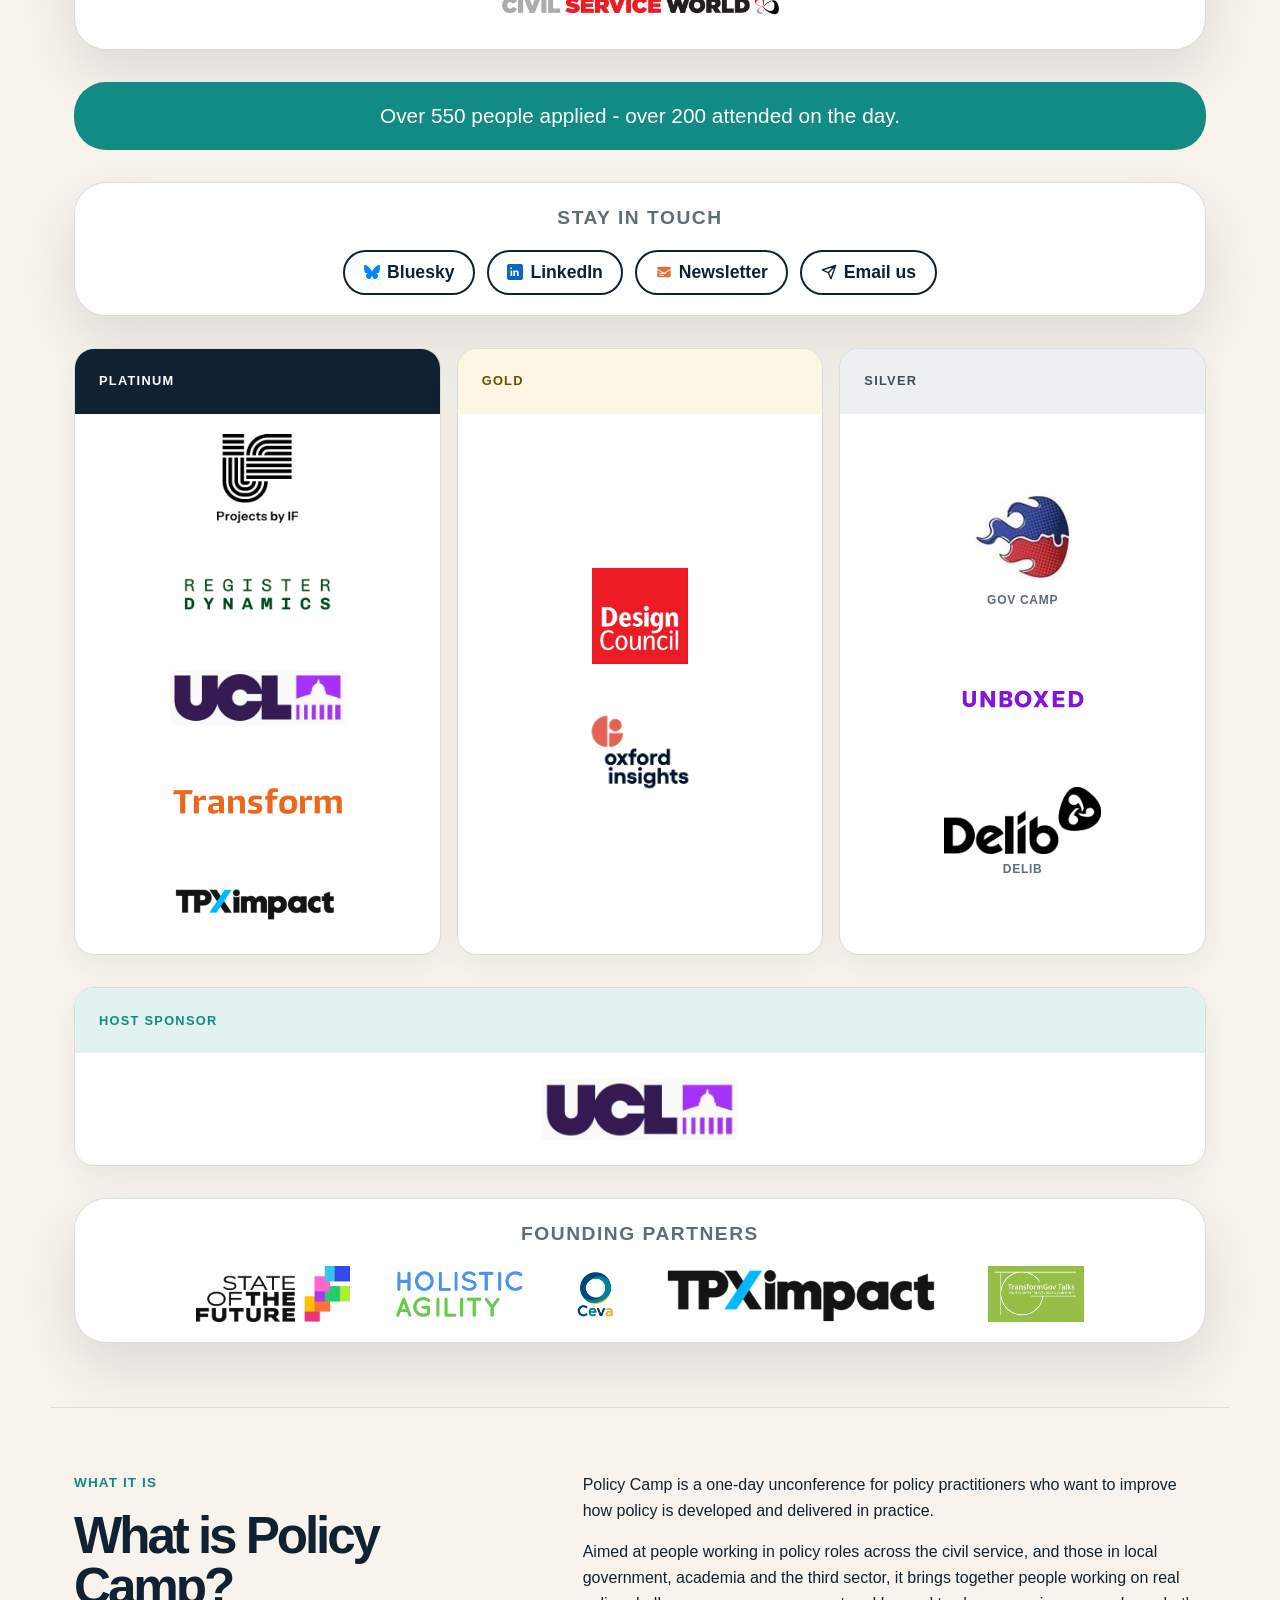
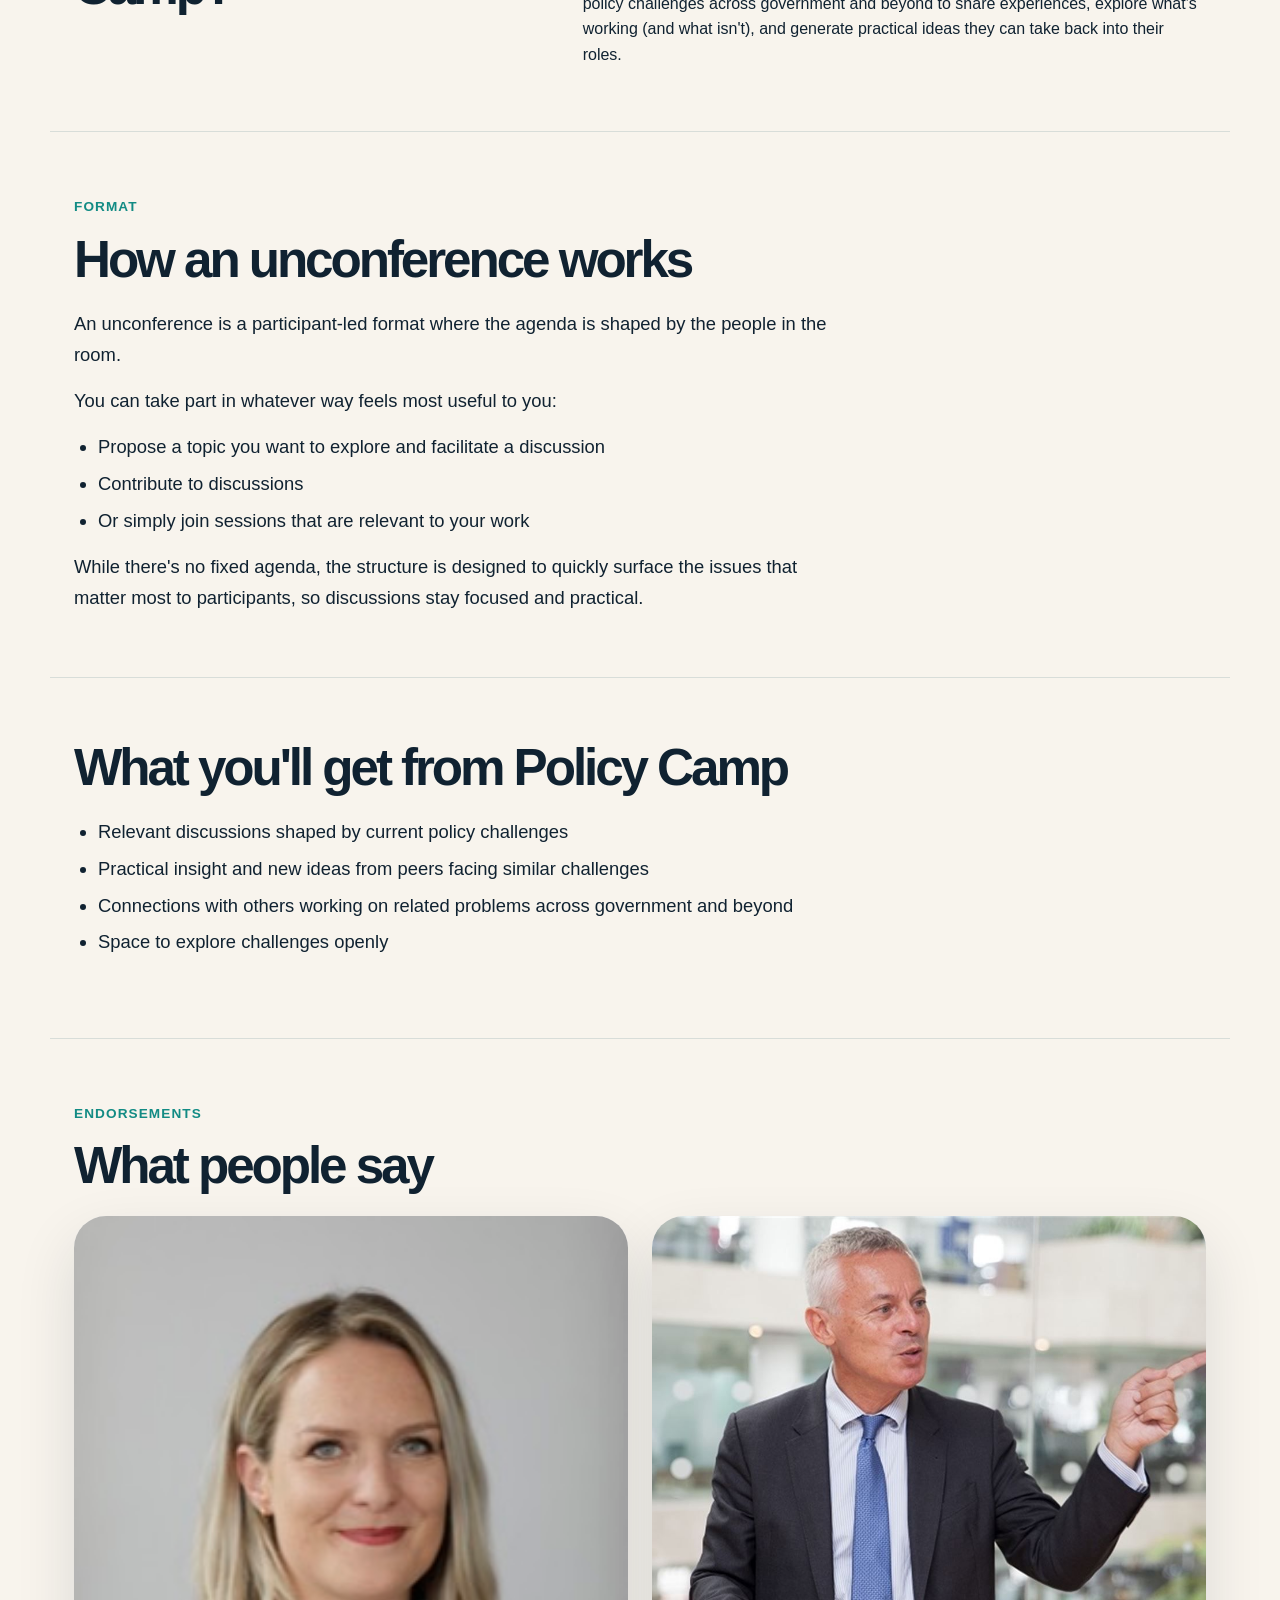
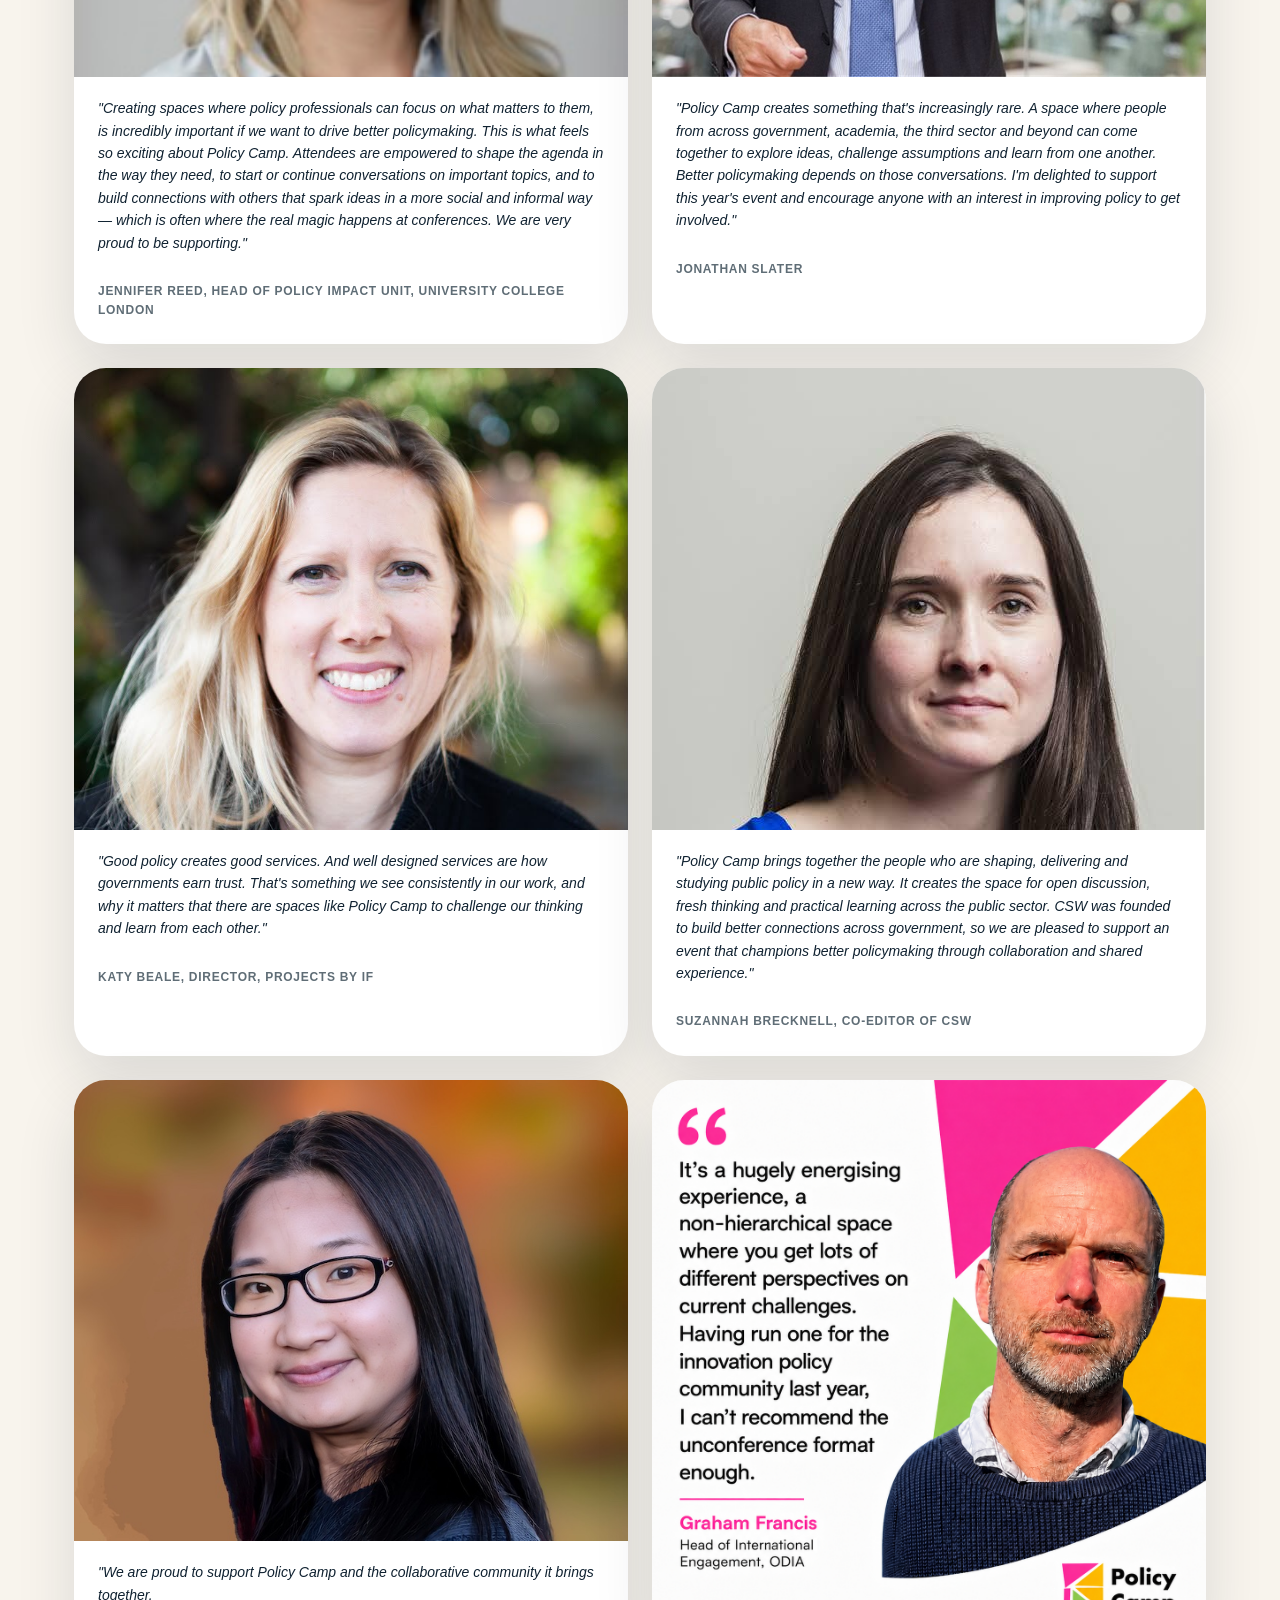
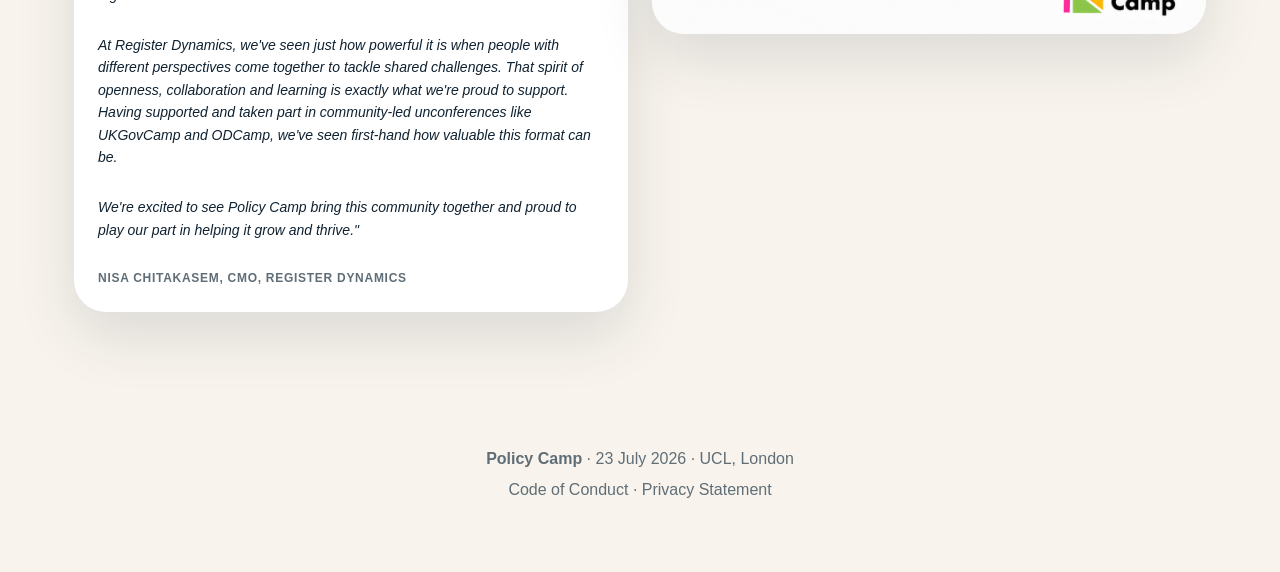
==== commit 487ec0fd: "Remove DSC_0305.jpg from the hero carousel Drops to 12 photos, renumbering dot nav labels and data-s" ====
--- a/index.html
+++ b/index.html
@@ -19,7 +19,7 @@
     <link rel="stylesheet" href="assets/css/styles.css?v=78">
 
     <script defer src="assets/js/quotes.js?v=9"></script>
-    <script defer src="assets/js/hero-carousel.js?v=1"></script>
+    <script defer src="assets/js/hero-carousel.js?v=2"></script>
 </head>
 <body>
 
@@ -57,7 +57,6 @@
             <div class="hero-carousel" id="heroCarousel" role="region" aria-label="Photos from Policy Camp">
                 <img src="assets/images/carousel/hero2.jpg" alt="People taking part in a collaborative policy workshop" class="hero-carousel-slide is-active">
                 <img data-src="assets/images/carousel/DSC_1163.jpg" alt="Two speakers presenting together at the Policy Camp podium" class="hero-carousel-slide">
-                <img data-src="assets/images/carousel/DSC_0305.jpg" alt="An attendee adding a sticky note to a session board" class="hero-carousel-slide">
                 <img data-src="assets/images/carousel/DSC_0956.jpg" alt="A facilitator leading a seated group discussion" class="hero-carousel-slide">
                 <img data-src="assets/images/carousel/DSC_0517.jpg" alt="A speaker addressing the audience beside the Policy Camp screen" class="hero-carousel-slide">
                 <img data-src="assets/images/carousel/DSC_0383.jpg" alt="An attendee reading sticky notes on a session board" class="hero-carousel-slide">
@@ -70,19 +69,18 @@
                 <img data-src="assets/images/carousel/DSC_0926.jpg" alt="An attendee speaking during a breakout discussion" class="hero-carousel-slide">
 
                 <div class="hero-carousel-dots" role="tablist" aria-label="Choose photo">
-                    <button type="button" class="hero-carousel-dot is-active" data-index="0" aria-label="Photo 1 of 13" aria-selected="true"></button>
-                    <button type="button" class="hero-carousel-dot" data-index="1" aria-label="Photo 2 of 13" aria-selected="false"></button>
-                    <button type="button" class="hero-carousel-dot" data-index="2" aria-label="Photo 3 of 13" aria-selected="false"></button>
-                    <button type="button" class="hero-carousel-dot" data-index="3" aria-label="Photo 4 of 13" aria-selected="false"></button>
-                    <button type="button" class="hero-carousel-dot" data-index="4" aria-label="Photo 5 of 13" aria-selected="false"></button>
-                    <button type="button" class="hero-carousel-dot" data-index="5" aria-label="Photo 6 of 13" aria-selected="false"></button>
-                    <button type="button" class="hero-carousel-dot" data-index="6" aria-label="Photo 7 of 13" aria-selected="false"></button>
-                    <button type="button" class="hero-carousel-dot" data-index="7" aria-label="Photo 8 of 13" aria-selected="false"></button>
-                    <button type="button" class="hero-carousel-dot" data-index="8" aria-label="Photo 9 of 13" aria-selected="false"></button>
-                    <button type="button" class="hero-carousel-dot" data-index="9" aria-label="Photo 10 of 13" aria-selected="false"></button>
-                    <button type="button" class="hero-carousel-dot" data-index="10" aria-label="Photo 11 of 13" aria-selected="false"></button>
-                    <button type="button" class="hero-carousel-dot" data-index="11" aria-label="Photo 12 of 13" aria-selected="false"></button>
-                    <button type="button" class="hero-carousel-dot" data-index="12" aria-label="Photo 13 of 13" aria-selected="false"></button>
+                    <button type="button" class="hero-carousel-dot is-active" data-index="0" aria-label="Photo 1 of 12" aria-selected="true"></button>
+                    <button type="button" class="hero-carousel-dot" data-index="1" aria-label="Photo 2 of 12" aria-selected="false"></button>
+                    <button type="button" class="hero-carousel-dot" data-index="2" aria-label="Photo 3 of 12" aria-selected="false"></button>
+                    <button type="button" class="hero-carousel-dot" data-index="3" aria-label="Photo 4 of 12" aria-selected="false"></button>
+                    <button type="button" class="hero-carousel-dot" data-index="4" aria-label="Photo 5 of 12" aria-selected="false"></button>
+                    <button type="button" class="hero-carousel-dot" data-index="5" aria-label="Photo 6 of 12" aria-selected="false"></button>
+                    <button type="button" class="hero-carousel-dot" data-index="6" aria-label="Photo 7 of 12" aria-selected="false"></button>
+                    <button type="button" class="hero-carousel-dot" data-index="7" aria-label="Photo 8 of 12" aria-selected="false"></button>
+                    <button type="button" class="hero-carousel-dot" data-index="8" aria-label="Photo 9 of 12" aria-selected="false"></button>
+                    <button type="button" class="hero-carousel-dot" data-index="9" aria-label="Photo 10 of 12" aria-selected="false"></button>
+                    <button type="button" class="hero-carousel-dot" data-index="10" aria-label="Photo 11 of 12" aria-selected="false"></button>
+                    <button type="button" class="hero-carousel-dot" data-index="11" aria-label="Photo 12 of 12" aria-selected="false"></button>
                 </div>
             </div>
         </div>
